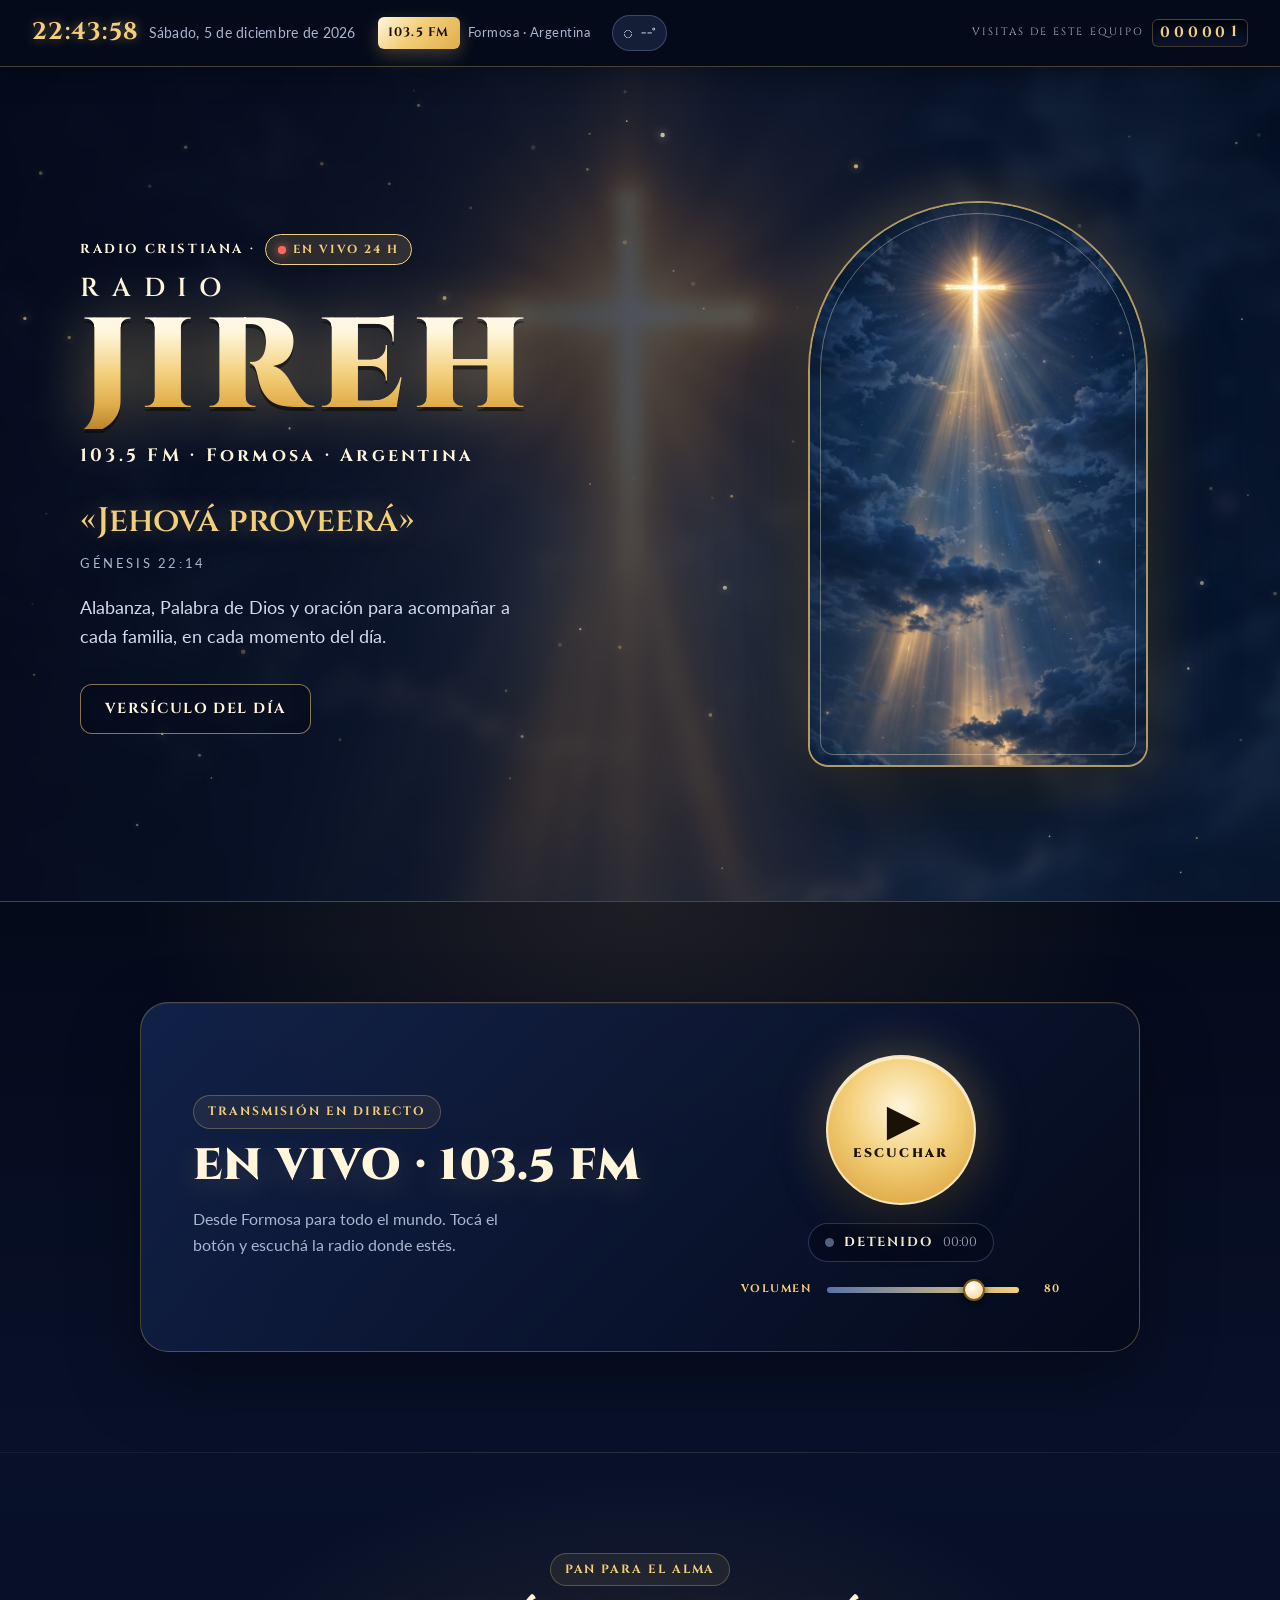
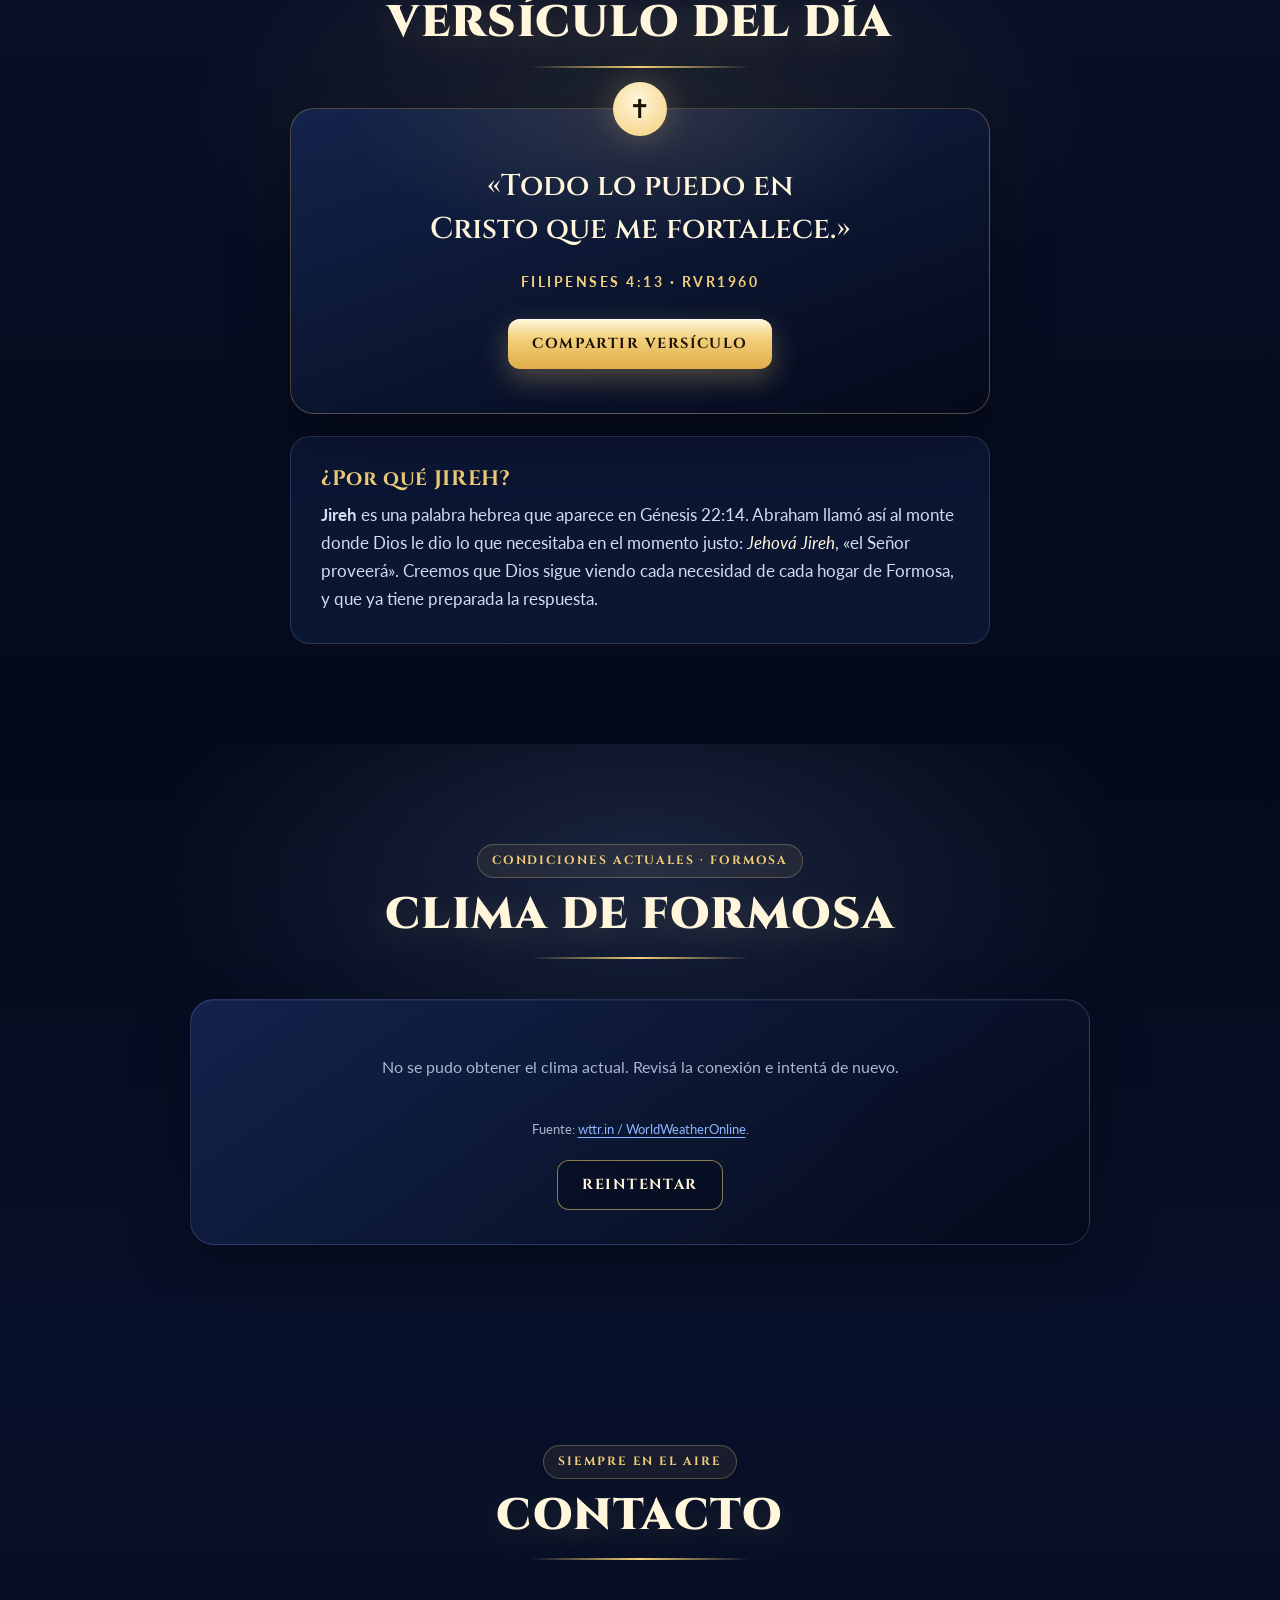
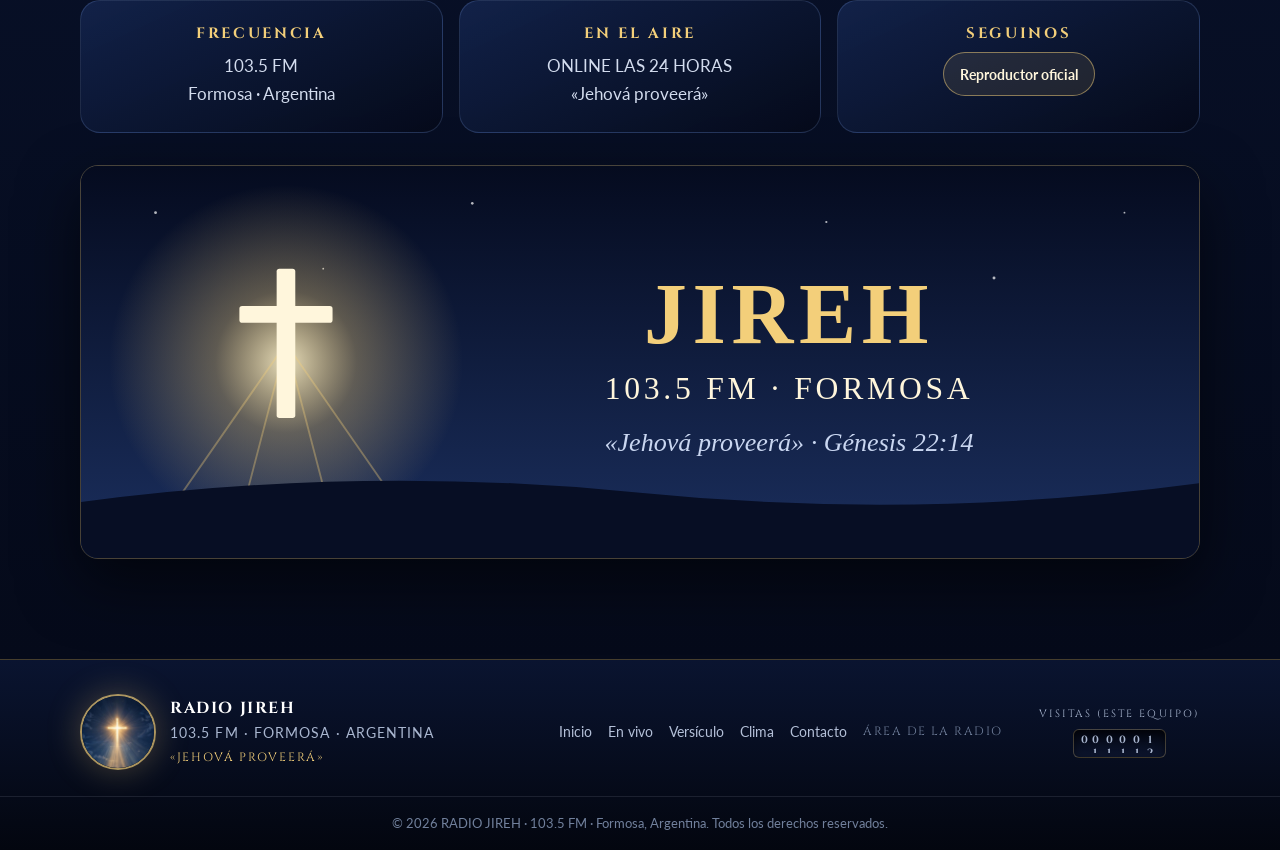
==== index.html @ 1adb5520 "primer commit" ====
<!DOCTYPE html>
<html lang="es">

<head>
  <meta charset="utf-8">
  <meta name="viewport" content="width=device-width, initial-scale=1, viewport-fit=cover">
  <title>RADIO JIREH · 103.5 FM · Formosa, Argentina</title>
  <meta name="description"
    content="RADIO JIREH, 103.5 FM de Formosa, Argentina. Radio cristiana online las 24 horas: alabanza, Palabra de Dios, oración y el versículo del día. «Jehová proveerá» (Génesis 22:14).">
  <meta name="theme-color" content="#070d1f">
  <meta property="og:type" content="website">
  <meta property="og:title" content="RADIO JIREH · 103.5 FM · Formosa">
  <meta property="og:description" content="Radio cristiana online 24 horas · Alabanza, Palabra y oración · «Jehová proveerá»">
  <meta property="og:image" content="assets/img/og-jireh.jpg">
  <meta property="og:locale" content="es_AR">
  <meta name="twitter:card" content="summary_large_image">
  <meta name="twitter:title" content="RADIO JIREH · 103.5 FM">
  <meta name="twitter:description" content="Radio cristiana online 24 horas desde Formosa, Argentina">
  <meta name="twitter:image" content="assets/img/og-jireh.jpg">
  <link rel="manifest" href="manifest.webmanifest">
  <meta name="mobile-web-app-capable" content="yes">
  <meta name="apple-mobile-web-app-capable" content="yes">
  <meta name="apple-mobile-web-app-status-bar-style" content="black-translucent">
  <meta name="apple-mobile-web-app-title" content="Radio JIREH">
  <link rel="icon" href="assets/img/favicon.svg" type="image/svg+xml">
  <link rel="apple-touch-icon" href="assets/img/app-icon-192.png">
  <link rel="preconnect" href="https://fonts.googleapis.com">
  <link rel="preconnect" href="https://fonts.gstatic.com" crossorigin>
  <link rel="stylesheet"
    href="https://fonts.googleapis.com/css2?family=Cinzel:wght@600;700;900&family=Lato:ital,wght@0,400;0,700;1,400&display=swap">
  <link rel="stylesheet" href="css/styles.css">
</head>

<body>

  <a class="saltar" href="#contenido">Ir al contenido principal</a>

  <!-- ============================ BARRA SUPERIOR ============================ -->
  <div class="barra-superior" id="barraSuperior">
    <div class="barra-inner">
      <div class="barra-bloque reloj-bloque">
        <span class="reloj" id="reloj">00:00:00</span>
        <span class="fecha" id="fechaLarga">—</span>
      </div>

      <div class="barra-bloque badge-frec" aria-label="Frecuencia 103.5 FM">
        <span class="badge-fm">103.5 FM</span>
        <span class="ubicacion">Formosa · Argentina</span>
      </div>

      <a class="barra-bloque clima-mini" id="climaMini" href="#clima" aria-label="Ver el clima actual de Formosa"
        title="Clima actual en Formosa">
        <span class="clima-mini-ico" id="climaMiniIco" aria-hidden="true">◑</span>
        <span class="clima-mini-temp" id="climaMiniTemp">--°</span>
      </a>

      <div class="barra-bloque visitas-bloque" title="Visitas contadas en este equipo">
        <span class="visitas-etiqueta">VISITAS DE ESTE EQUIPO</span>
        <span class="odometro" id="odometroBarra" data-odometro="1">000000</span>
      </div>
    </div>
  </div>

  <main id="contenido">
    <!-- ================================ HERO ================================= -->
    <section class="hero" id="inicio" aria-labelledby="inicio-titulo">
      <div class="hero-fondo" aria-hidden="true"></div>
      <canvas class="hero-canvas" id="particulas" aria-hidden="true"></canvas>

      <div class="hero-contenido hero-layout">
        <div class="hero-copy">
          <p class="hero-kicker reveal">RADIO CRISTIANA · <span class="badge-vivo"><i></i>EN VIVO 24 H</span></p>
          <h1 class="hero-titulo reveal" id="inicio-titulo">
            <span class="hero-titulo-pre">Radio</span>
            <span class="dorado">JIREH</span>
          </h1>
          <p class="hero-frec reveal">103.5 FM · Formosa · Argentina</p>
          <blockquote class="hero-cita reveal">
            <p>«Jehová proveerá»</p>
            <cite>Génesis 22:14</cite>
          </blockquote>
          <p class="hero-frase reveal">Alabanza, Palabra de Dios y oración para acompañar a cada familia, en cada
            momento del día.</p>
          <div class="hero-acciones reveal">
            <a class="btn btn-fantasma" href="#versiculo">VERSÍCULO DEL DÍA</a>
            <button type="button" class="btn btn-instalar" id="btnInstalarApp" hidden>📲 INSTALAR APP</button>
          </div>
        </div>

        <div class="hero-visual reveal" aria-hidden="true">
          <div class="vitral">
            <img src="assets/img/fondo-cruz.jpg" alt="" width="685" height="1600" loading="eager">
          </div>
        </div>
      </div>
    </section>

    <!-- ============================== EN VIVO ================================ -->
    <section class="seccion seccion-vivo" id="en-vivo" aria-labelledby="en-vivo-titulo">
      <div class="contenedor">
        <div class="vivo-panel reveal">
          <div class="vivo-copy">
            <span class="seccion-lema">Transmisión en directo</span>
            <h2 class="seccion-titulo" id="en-vivo-titulo">EN VIVO · 103.5 FM</h2>
            <p>Desde Formosa para todo el mundo. Tocá el botón y escuchá la radio donde estés.</p>
          </div>

          <div class="reproductor" id="reproductor" data-estado="detenido">
            <button type="button" class="btn-play" id="btnPlay" aria-label="Reproducir la radio">
              <span class="btn-play-aro" aria-hidden="true"></span>
              <span class="btn-play-ico" id="iconoPlay" aria-hidden="true">▶</span>
              <span class="btn-play-txt" id="textoPlay">ESCUCHAR</span>
            </button>
            <div class="repro-estado">
              <span class="repro-led" aria-hidden="true"></span>
              <span class="lcd-estado" id="estadoRepro" role="status" aria-live="polite">DETENIDO</span>
              <span class="repro-tiempo" id="tiempoRepro">00:00</span>
            </div>
            <div class="repro-volumen">
              <label class="vol-etiqueta" for="volumen">VOLUMEN</label>
              <input type="range" id="volumen" min="0" max="100" value="80" step="1" aria-label="Volumen">
              <output class="vol-valor" id="volValor" for="volumen">80</output>
            </div>
            <button type="button" class="btn btn-fantasma btn-reintentar" id="btnReintentar" hidden>↻ REINTENTAR</button>
            <audio id="radioAudio" preload="none"></audio>
          </div>
        </div>
      </div>
    </section>

    <!-- =========================== VERSÍCULO DEL DÍA ========================= -->
    <section class="seccion seccion-versiculo" id="versiculo" aria-labelledby="versiculo-titulo">
      <div class="contenedor contenedor-estrecho">
        <header class="seccion-cabecera reveal">
          <span class="seccion-lema">Pan para el alma</span>
          <h2 class="seccion-titulo" id="versiculo-titulo">VERSÍCULO DEL DÍA</h2>
          <span class="separador"></span>
        </header>

        <figure class="versiculo-card reveal">
          <span class="versiculo-comillas" aria-hidden="true">✝</span>
          <blockquote class="versiculo-texto" id="versiculoTexto">«Jehová es mi pastor; nada me faltará.»</blockquote>
          <figcaption class="versiculo-cita" id="versiculoCita">Salmos 23:1 · RVR1960</figcaption>
          <button type="button" class="btn btn-dorado" id="btnCompartirVersiculo">COMPARTIR VERSÍCULO</button>
        </figure>

        <div class="nombre-card reveal">
          <h3>¿Por qué JIREH?</h3>
          <p><strong>Jireh</strong> es una palabra hebrea que aparece en Génesis 22:14. Abraham llamó así al monte donde
            Dios le dio lo que necesitaba en el momento justo: <em>Jehová Jireh</em>, «el Señor proveerá». Creemos que
            Dios sigue viendo cada necesidad de cada hogar de Formosa, y que ya tiene preparada la respuesta.</p>
        </div>
      </div>
    </section>

    <!-- =========================== PEDIDOS DE ORACIÓN ======================== -->
    <section class="seccion seccion-oracion" id="oracion" aria-labelledby="oracion-titulo">
      <div class="contenedor contenedor-estrecho">
        <header class="seccion-cabecera reveal">
          <span class="seccion-lema">Oramos con vos</span>
          <h2 class="seccion-titulo" id="oracion-titulo">PEDIDOS DE ORACIÓN</h2>
          <p class="seccion-bajada">«Orad unos por otros» (Santiago 5:16). Dejanos tu pedido y lo vamos a presentar
            en oración.</p>
          <span class="separador"></span>
        </header>

        <form class="news-form reveal" id="formOracion" novalidate>
          <div class="campo">
            <label for="oracionNombre">Nombre <span class="opcional">(opcional)</span></label>
            <input type="text" id="oracionNombre" name="nombre" autocomplete="given-name" placeholder="Cómo te llamás">
          </div>
          <div class="campo">
            <label for="oracionPedido">Tu pedido *</label>
            <textarea id="oracionPedido" name="pedido" rows="4" required aria-describedby="oracionError"
              placeholder="Contanos por qué querés que oremos"></textarea>
            <p class="error-campo" id="oracionError" role="alert" hidden></p>
          </div>
          <button class="btn btn-dorado btn-ancho" type="submit" id="btnOracion">ENVIAR PEDIDO</button>
          <p class="privacidad" id="oracionNota"></p>
        </form>
      </div>
    </section>

    <!-- ================================= CLIMA =============================== -->
    <section class="seccion seccion-clima" id="clima" aria-labelledby="clima-titulo">
      <div class="contenedor">
        <header class="seccion-cabecera reveal">
          <span class="seccion-lema">Condiciones actuales · Formosa</span>
          <h2 class="seccion-titulo" id="clima-titulo">CLIMA DE FORMOSA</h2>
          <span class="separador"></span>
        </header>

        <div class="clima-card reveal" id="climaCard">
          <div class="clima-estado" id="climaEstado" role="status" aria-live="polite">Cargando el clima…</div>
          <div class="clima-principal" id="climaPrincipal" hidden>
            <div class="clima-ico" id="climaIco" aria-hidden="true"></div>
            <div class="clima-numeros">
              <div class="clima-temp" id="climaTemp">--°</div>
              <div class="clima-sens" id="climaSens">Sensación --°</div>
              <div class="clima-desc" id="climaDesc">—</div>
            </div>
            <ul class="clima-datos" id="climaDatos">
              <li><span>Humedad</span><strong id="climaHumedad">--%</strong></li>
              <li><span>Viento</span><strong id="climaViento">-- km/h</strong></li>
              <li><span>Ubicación</span><strong>Formosa · AR</strong></li>
            </ul>
          </div>
          <p class="clima-actualizado" id="climaActualizado" hidden></p>
          <div class="clima-dias" id="climaDias" hidden></div>
          <p class="clima-fuente">Fuente: <a href="https://wttr.in/Formosa,Argentina" target="_blank"
              rel="noopener noreferrer">wttr.in / WorldWeatherOnline</a>.</p>
          <button type="button" class="btn btn-fantasma" id="btnClimaReintentar" hidden>Reintentar</button>
        </div>
      </div>
    </section>

    <!-- ============================== NEWSLETTER ============================== -->
    <section class="seccion seccion-news" id="newsletter" aria-labelledby="newsletter-titulo">
      <div class="contenedor contenedor-estrecho">
        <header class="seccion-cabecera reveal">
          <span class="seccion-lema">Mantenete conectado</span>
          <h2 class="seccion-titulo" id="newsletter-titulo">NEWSLETTER</h2>
          <p class="seccion-bajada">Recibí las novedades de la radio, la programación especial y los eventos de la
            iglesia.</p>
          <span class="separador"></span>
        </header>

        <form class="news-form reveal" id="formNews" novalidate>
          <div class="campo">
            <label for="newsNombre">Nombre <span class="opcional">(opcional)</span></label>
            <input type="text" id="newsNombre" name="nombre" autocomplete="given-name" placeholder="Cómo te llamás">
          </div>
          <div class="campo">
            <label for="newsEmail">Correo electrónico *</label>
            <input type="email" id="newsEmail" name="email" autocomplete="email" placeholder="tucorreo@ejemplo.com"
              required aria-describedby="newsError">
            <p class="error-campo" id="newsError" role="alert" hidden></p>
          </div>
          <button class="btn btn-dorado btn-ancho" type="submit">QUIERO SUMARME</button>
          <p class="privacidad">
            <strong>Privacidad:</strong> al enviar, se abre tu programa de correo con el mensaje
            para la radio (no se envía a ningún servidor ni a terceros); además la suscripción
            queda guardada en este equipo, dentro de la lista del panel. Podés pedir que la
            saquemos cuando quieras escribiéndonos.
          </p>
        </form>
      </div>
    </section>

    <!-- =============================== CONTACTO ============================== -->
    <section class="seccion seccion-contacto" id="contacto" aria-labelledby="contacto-titulo">
      <div class="contenedor">
        <header class="seccion-cabecera reveal">
          <span class="seccion-lema">Siempre en el aire</span>
          <h2 class="seccion-titulo" id="contacto-titulo">CONTACTO</h2>
          <span class="separador"></span>
        </header>

        <div class="contacto-grid reveal">
          <div class="contacto-dato">
            <h3>Frecuencia</h3>
            <p>103.5 FM<br>Formosa · Argentina</p>
          </div>
          <div class="contacto-dato">
            <h3>En el aire</h3>
            <p>ONLINE LAS 24 HORAS<br>«Jehová proveerá»</p>
          </div>
          <div class="contacto-dato">
            <h3>Seguinos</h3>
            <p class="redes" id="listaRedes"><!-- generado por main.js desde config.js --></p>
          </div>
        </div>

        <img class="banner-vivo reveal" src="assets/img/banner-vivo.svg"
          alt="Cruz iluminada: Radio JIREH 103.5 FM Formosa · «Jehová proveerá», Génesis 22:14" width="1200"
          height="420" loading="lazy">
      </div>
    </section>

  </main>

  <!-- ================================ FOOTER =============================== -->
  <footer class="pie">
    <div class="contenedor pie-inner">
      <div class="pie-marca">
        <img src="logo-radio.jpg" alt="Logo de Radio JIREH: cruz de luz en el cielo" width="90" height="90"
          loading="lazy">
        <div>
          <strong>RADIO JIREH</strong>
          <span>103.5 FM · FORMOSA · ARGENTINA</span>
          <span class="pie-tagline">«JEHOVÁ PROVEERÁ»</span>
        </div>
      </div>

      <div class="pie-links">
        <a href="#inicio">Inicio</a>
        <a href="#en-vivo">En vivo</a>
        <a href="#versiculo">Versículo</a>
        <a href="#oracion">Oración</a>
        <a href="#clima">Clima</a>
        <a href="#newsletter">Newsletter</a>
        <a href="#contacto">Contacto</a>
        <a href="#" id="linkAdmin" class="pie-admin">Área de la radio</a>
      </div>

      <div class="pie-visitas">
        <span>VISITAS (ESTE EQUIPO)</span>
        <span class="odometro" id="odometroPie" data-odometro="1">000000</span>
      </div>
    </div>
    <div class="pie-legal">
      <p>© 2026 RADIO JIREH · 103.5 FM · Formosa, Argentina. Todos los derechos reservados.</p>
    </div>
  </footer>

  <!-- ============================ MODAL ÁREA DE LA RADIO ==================== -->
  <div class="modal modal-admin" id="modalAdmin" role="dialog" aria-modal="true" aria-labelledby="adminTitulo" hidden>
    <div class="modal-fondo" data-cerrar></div>
    <div class="modal-caja modal-caja-ancho" role="document">
      <button class="modal-cerrar" type="button" data-cerrar aria-label="Cerrar el panel">✕</button>

      <!-- Paso 1: contraseña -->
      <div id="adminLogin">
        <h3 class="modal-titulo" id="adminTitulo">Área de la radio</h3>
        <p class="admin-sut">Ingresá la contraseña del dueño para administrar la página.</p>
        <form id="formLogin" novalidate>
          <div class="campo">
            <label for="adminClave">Contraseña</label>
            <input type="password" id="adminClave" autocomplete="current-password" required>
            <p class="error-campo" id="adminError" role="alert" hidden>La contraseña no coincide. Probá de nuevo.</p>
          </div>
          <button class="btn btn-dorado btn-ancho" type="submit">ENTRAR</button>
        </form>
      </div>

      <!-- Paso 2: panel -->
      <div id="adminPanel" hidden>
        <h3 class="modal-titulo">Panel de administración</h3>

        <div class="admin-resumen">
          <div class="admin-stat"><span>Visitas (equipo)</span><strong id="adminVisitas">0</strong></div>
          <div class="admin-stat"><span>Suscriptores</span><strong id="adminSuscriptores">0</strong></div>
        </div>

        <div class="admin-tabs" id="adminTabs" role="tablist">
          <button type="button" class="admin-tab activo" data-atab="suscriptores">Suscriptores</button>
          <button type="button" class="admin-tab" data-atab="ajustes">Ajustes</button>
        </div>

        <!-- Suscriptores -->
        <section class="admin-pane" id="paneSuscriptores">
          <p class="admin-sut">Suscriptores guardados en este equipo (localStorage <code>jireh_suscriptores</code>).
            Se cargan desde la sección Newsletter, que en la página sólo aparece si está configurado
            <code>NEWSLETTER_EMAIL</code> en <code>js/config.js</code>.
          </p>
          <div class="admin-tabla-env">
            <table class="admin-tabla" id="tablaSuscriptores">
              <thead>
                <tr>
                  <th>#</th>
                  <th>Nombre</th>
                  <th>Correo</th>
                  <th>Fecha</th>
                </tr>
              </thead>
              <tbody></tbody>
            </table>
          </div>
          <div class="admin-botones">
            <button class="btn btn-dorado" type="button" id="btnCsv">Exportar CSV</button>
            <button class="btn btn-fantasma" type="button" id="btnVaciar">Vaciar lista</button>
          </div>
          <p class="admin-msg" id="msgSuscriptores" role="status"></p>
        </section>

        <!-- Ajustes -->
        <section class="admin-pane" id="paneAjustes" hidden>
          <div class="admin-bloque">
            <h4>Cambiar contraseña</h4>
            <div class="admin-campo-fila">
              <div class="admin-campo"><label for="claveNueva">Nueva contraseña</label><input type="password"
                  id="claveNueva"></div>
              <div class="admin-campo"><label for="claveRepetir">Repetir</label><input type="password"
                  id="claveRepetir"></div>
            </div>
            <div class="admin-botones"><button class="btn btn-dorado" type="button" id="btnClave">Guardar
                contraseña</button></div>
            <p class="admin-msg" id="msgClave" role="status"></p>
          </div>

          <div class="admin-bloque">
            <h4>Datos de la radio</h4>
            <p class="admin-sut">El WhatsApp para pedidos de oración, las redes sociales y el correo del
              newsletter se cambian en <code>js/config.js</code>. Los versículos del día están en
              <code>js/data.js</code>.</p>
          </div>

          <div class="admin-bloque">
            <h4>Visitas</h4>
            <p class="admin-sut">Contador local: se cuentan las visitas de este equipo/navegador.
              No es un conteo global del sitio. Van <strong id="adminVisitas2">0</strong> en este equipo.</p>
          </div>
        </section>

        <div class="admin-salir">
          <button class="btn btn-fantasma" type="button" id="btnSalirAdmin">Cerrar sesión</button>
        </div>
      </div>
    </div>
  </div>

  <!-- ============================ MODAL INSTALAR APP (iOS / MANUAL) ========= -->
  <div class="modal" id="modalInstalar" role="dialog" aria-modal="true" aria-labelledby="instalarTitulo" hidden>
    <div class="modal-fondo" data-cerrar></div>
    <div class="modal-caja" role="document">
      <button class="modal-cerrar" type="button" data-cerrar aria-label="Cerrar instrucciones">✕</button>
      <div class="modal-cab">
        <span class="modal-cat">APP MÓVIL</span>
        <span class="modal-fecha">103.5 FM</span>
      </div>
      <h3 class="modal-titulo" id="instalarTitulo">Instalar en tu teléfono</h3>
      <div class="modal-texto" id="instalarInstrucciones"></div>
    </div>
  </div>

  <!-- ================================ TOAST ================================= -->
  <div class="toast" id="toast" role="status" aria-live="polite" hidden>
    <span class="toast-ico" aria-hidden="true">✝</span>
    <span class="toast-txt" id="toastTexto"></span>
  </div>

  <script src="js/config.js"></script>
  <script src="js/data.js"></script>
  <script src="js/admin.js"></script>
  <script src="js/main.js"></script>
</body>

</html>
---- css/styles.css ----
/* =====================================================================
   RADIO JIREH · 103.5 FM · FORMOSA · ARGENTINA
   Hoja de estilos principal (sin frameworks, CSS puro)
   Mobile-first: 320-480 · breakpoints 640 / 900 / 1100
   ===================================================================== */

/* ---------------------------------------------------------------------
   1. VARIABLES Y RESET
   --------------------------------------------------------------------- */
:root{
  --noche:#050a1a;
  --noche-2:#0a1430;
  --azul:#14254f;
  --azul-claro:#8fb4ff;
  --oro:#f3cf7a;
  --oro-fuerte:#e0ad4a;
  --luz:#fff6dc;
  --texto:#e6ecf7;
  --texto-tenue:#a9b6cf;
  --error:#ff9d87;

  --topbar-h:88px;
  --radio-borde:20px;

  --fuente-titulo:'Cinzel','Trajan Pro',Georgia,'Times New Roman',serif;
  --fuente-cuerpo:'Lato','Segoe UI',Roboto,system-ui,-apple-system,sans-serif;

  --borde-oro:1px solid rgba(243,207,122,.28);
  --sombra-oro:0 0 34px rgba(243,207,122,.28);
}

*,*::before,*::after{box-sizing:border-box}

html{
  scroll-behavior:smooth;
  scroll-padding-top:calc(var(--topbar-h) + 8px);
  -webkit-text-size-adjust:100%;
}

body{
  margin:0;
  background:linear-gradient(180deg,var(--noche-2),var(--noche) 40%,#0b1636);
  color:var(--texto);
  font-family:var(--fuente-cuerpo);
  font-size:clamp(15px,1.05vw + 12px,17px);
  line-height:1.65;
  overflow-x:hidden;
  min-height:100vh;
}

img,svg,canvas{max-width:100%;display:block}
img{height:auto}
a{color:var(--oro);text-decoration:none}
button,input,select,textarea{font:inherit;color:inherit}
ul{margin:0;padding:0;list-style:none}
h1,h2,h3,h4{margin:0;line-height:1.15;font-family:var(--fuente-titulo);letter-spacing:.03em}

:focus-visible{
  outline:3px solid var(--oro);
  outline-offset:3px;
  border-radius:6px;
}

.saltar{
  position:absolute;left:-9999px;top:0;z-index:9999;
  background:var(--oro);color:var(--noche);padding:12px 18px;font-weight:700;
}
.saltar:focus{left:8px;top:8px}

.contenedor{width:100%;max-width:1200px;margin-inline:auto;padding-inline:clamp(16px,4vw,40px)}
.contenedor-estrecho{max-width:780px}

/* ---------------------------------------------------------------------
   2. BARRA SUPERIOR FIJA
   --------------------------------------------------------------------- */
.barra-superior{
  position:sticky;top:0;z-index:900;
  background:rgba(5,10,26,.92);
  backdrop-filter:blur(10px);
  -webkit-backdrop-filter:blur(10px);
  border-bottom:var(--borde-oro);
  box-shadow:0 8px 28px rgba(0,0,0,.3);
}
.barra-inner{
  max-width:1320px;margin-inline:auto;padding:8px clamp(16px,3vw,32px);
  display:flex;flex-wrap:wrap;align-items:center;gap:6px 14px;
  min-height:var(--topbar-h);
}
.barra-bloque{display:flex;align-items:center;gap:8px;min-height:34px}

.reloj{
  font-family:var(--fuente-titulo);font-weight:700;
  font-size:clamp(19px,4.6vw,24px);
  letter-spacing:.06em;color:var(--oro);
  text-shadow:0 0 12px rgba(243,207,122,.45);
  font-variant-numeric:tabular-nums;
}
.fecha{
  color:var(--texto-tenue);font-size:clamp(11px,3vw,13.5px);
  letter-spacing:.02em;
}
.reloj-bloque{flex-wrap:wrap;column-gap:10px}

.badge-fm{
  font-family:var(--fuente-titulo);font-weight:700;font-size:12.5px;
  letter-spacing:.1em;padding:6px 10px;border-radius:6px;
  background:linear-gradient(135deg,var(--luz),var(--oro) 45%,var(--oro-fuerte));
  color:#1a1206;box-shadow:0 6px 18px rgba(243,207,122,.25);
}
.ubicacion{font-size:12.5px;color:var(--texto-tenue);letter-spacing:.04em}

.clima-mini{
  padding:5px 10px;border-radius:20px;
  background:rgba(143,180,255,.12);
  border:1px solid rgba(143,180,255,.28);
  font-size:13.5px;font-weight:700;color:#d6e3ff;
  transition:background .2s ease,border-color .2s ease;
}
.clima-mini:hover{background:rgba(143,180,255,.2);border-color:rgba(143,180,255,.55)}
.clima-mini-ico{font-size:15px;line-height:1}
.clima-mini-temp{font-family:var(--fuente-titulo);font-size:14px;letter-spacing:.04em}

.visitas-bloque{margin-left:auto}
.visitas-etiqueta{
  font-size:10.5px;letter-spacing:.2em;color:var(--texto-tenue);
  font-family:var(--fuente-titulo);
}

/* Odómetro */
.odometro{
  display:inline-flex;gap:3px;padding:4px 7px;border-radius:6px;
  background:linear-gradient(180deg,#02050f,#0d1630);
  border:1px solid rgba(243,207,122,.25);
  box-shadow:inset 0 2px 8px rgba(0,0,0,.5);
}
.odo-digito{
  position:relative;width:.72em;height:1.25em;overflow:hidden;
  font-family:var(--fuente-titulo);font-weight:700;font-size:15px;
  color:var(--oro);line-height:1.25;
}
.odo-columna{
  position:absolute;top:0;left:0;display:flex;flex-direction:column;
  transition:transform .9s cubic-bezier(.22,1,.36,1);
}
.odo-columna span{height:1.25em;line-height:1.25;display:block;text-align:center}

/* ---------------------------------------------------------------------
   3. HERO
   --------------------------------------------------------------------- */
.hero{
  position:relative;isolation:isolate;overflow:hidden;
  min-height:calc(100svh - var(--topbar-h));
  display:flex;align-items:flex-end;
  padding:0 0 clamp(40px,8vw,72px);
}
.hero-fondo{
  position:absolute;inset:0;z-index:-3;
  background:url("../assets/img/fondo-cruz.jpg") center top/cover no-repeat;
}
.hero-fondo::after{
  content:"";position:absolute;inset:0;
  background:linear-gradient(180deg,rgba(5,10,26,0) 25%,rgba(5,10,26,.55) 55%,rgba(5,10,26,.95) 100%);
}
.hero-canvas{position:absolute;inset:0;width:100%;height:100%;z-index:-2;pointer-events:none}

.hero-contenido{
  position:relative;z-index:1;
  width:100%;max-width:1200px;margin-inline:auto;
  padding-inline:clamp(16px,4vw,40px);
}
.hero-layout{display:grid;grid-template-columns:minmax(0,1fr);gap:28px}
.hero-copy{
  display:flex;flex-direction:column;align-items:center;text-align:center;
  padding-top:44vh;
}
.hero-visual{display:none}

.hero-kicker{
  display:flex;align-items:center;justify-content:center;flex-wrap:wrap;gap:10px;
  font-family:var(--fuente-titulo);font-weight:700;
  font-size:clamp(11px,1.4vw,13px);letter-spacing:.2em;
  color:var(--luz);margin:0 0 12px;text-transform:uppercase;
}
.badge-vivo{
  display:inline-flex;align-items:center;gap:7px;
  padding:5px 12px;border-radius:999px;
  background:rgba(243,207,122,.14);border:1.5px solid var(--oro);
  color:var(--oro);letter-spacing:.16em;font-size:.9em;
  animation:pulsoOro 2.4s ease-in-out infinite;
}
.badge-vivo i{
  width:8px;height:8px;border-radius:50%;background:#ff6b5a;
  box-shadow:0 0 10px #ff6b5a;animation:pulsoPunto 1.2s steps(1) infinite;
}
@keyframes pulsoOro{0%,100%{box-shadow:0 0 8px rgba(243,207,122,.25)}50%{box-shadow:0 0 24px rgba(243,207,122,.6)}}
@keyframes pulsoPunto{0%,49%{opacity:1}50%,100%{opacity:.3}}

.hero-titulo{
  display:flex;flex-direction:column;align-items:inherit;
  font-weight:900;line-height:.95;margin:0;text-transform:uppercase;
}
.hero-titulo-pre{
  font-size:clamp(18px,2.4vw,26px);font-weight:600;letter-spacing:.5em;
  color:var(--luz);margin-bottom:6px;padding-left:.5em;
}
.dorado{
  font-size:clamp(64px,10vw,132px);letter-spacing:.08em;
  background:linear-gradient(180deg,#fffaf0 0%,var(--luz) 20%,var(--oro) 55%,var(--oro-fuerte) 80%,#b9852f 100%);
  -webkit-background-clip:text;background-clip:text;
  color:transparent;-webkit-text-fill-color:transparent;
  filter:drop-shadow(0 4px 0 rgba(0,0,0,.45)) drop-shadow(0 0 30px rgba(243,207,122,.45));
}
.hero-frec{
  margin:12px 0 0;font-family:var(--fuente-titulo);font-weight:700;
  font-size:clamp(14px,1.8vw,18px);letter-spacing:.18em;color:var(--luz);
}
.hero-cita{margin:22px 0 0;padding:0}
.hero-cita p{
  margin:0;font-family:var(--fuente-titulo);font-weight:600;
  font-size:clamp(22px,3vw,34px);color:var(--oro);
  text-shadow:0 0 24px rgba(243,207,122,.35);
}
.hero-cita cite{
  display:block;margin-top:4px;font-style:normal;font-size:13px;letter-spacing:.2em;
  text-transform:uppercase;color:var(--texto-tenue);
}
.hero-frase{
  margin:18px 0 0;max-width:46ch;
  font-size:clamp(15px,1.6vw,18px);line-height:1.65;color:#d3dcee;
}
.hero-acciones{
  display:flex;flex-wrap:wrap;gap:12px;justify-content:center;
  margin-top:clamp(22px,3vw,32px);
}

/* Vitral: la imagen completa en escritorio */
.vitral{
  position:relative;width:min(100%,340px);aspect-ratio:3/5;
  border-radius:180px 180px 22px 22px;overflow:hidden;
  border:2px solid rgba(243,207,122,.7);
  box-shadow:0 30px 80px rgba(0,0,0,.55),0 0 60px rgba(243,207,122,.28),inset 0 0 0 6px rgba(5,10,26,.6);
}
.vitral img{width:100%;height:100%;object-fit:cover;object-position:center 8%}
.vitral::after{
  content:"";position:absolute;inset:10px;border-radius:170px 170px 14px 14px;
  border:1px solid rgba(255,246,220,.35);pointer-events:none;
}

@media (min-width:900px){
  .hero{align-items:center;padding:clamp(56px,7vw,90px) 0}
  .hero-fondo{background-position:center 6%;filter:blur(7px) saturate(1.05);transform:scale(1.08)}
  .hero-fondo::after{background:linear-gradient(90deg,rgba(5,10,26,.92) 0%,rgba(5,10,26,.7) 50%,rgba(5,10,26,.45) 100%)}
  .hero-layout{grid-template-columns:minmax(0,1.15fr) minmax(280px,.85fr);align-items:center;gap:clamp(32px,6vw,80px)}
  .hero-copy{align-items:flex-start;text-align:left;padding-top:0}
  .hero-kicker,.hero-acciones{justify-content:flex-start}
  .hero-titulo-pre{padding-left:0}
  .hero-visual{display:grid;justify-items:center}
}

/* ---------------------------------------------------------------------
   4. BOTONES
   --------------------------------------------------------------------- */
.btn{
  display:inline-flex;align-items:center;justify-content:center;gap:8px;
  min-height:50px;padding:12px 24px;border:0;border-radius:12px;
  font-family:var(--fuente-titulo);font-weight:700;
  font-size:clamp(13px,1.5vw,14.5px);letter-spacing:.1em;text-transform:uppercase;
  cursor:pointer;transition:transform .18s ease,box-shadow .18s ease,filter .18s ease,background .18s ease;
  text-align:center;
}
.btn:active{transform:translateY(2px) scale(.99)}
.btn-dorado{
  background:linear-gradient(180deg,var(--luz),var(--oro) 40%,var(--oro-fuerte));
  color:#1a1206;box-shadow:0 10px 28px rgba(243,207,122,.3),inset 0 1px 0 rgba(255,255,255,.6);
}
.btn-dorado:hover{filter:brightness(1.06);box-shadow:0 14px 34px rgba(243,207,122,.45)}
.btn-fantasma{
  background:rgba(5,10,26,.45);color:var(--luz);
  border:1.5px solid rgba(243,207,122,.55);
  backdrop-filter:blur(6px);-webkit-backdrop-filter:blur(6px);
}
.btn-fantasma:hover{background:rgba(243,207,122,.16);color:#fff}
.btn-instalar{
  background:rgba(143,180,255,.16);color:#eaf1ff;
  border:1.5px solid rgba(143,180,255,.6);
}
.btn-instalar:hover{background:rgba(143,180,255,.28)}
.btn-instalar[hidden]{display:none}
.btn-ancho{width:100%}

/* ---------------------------------------------------------------------
   5. SECCIONES GENERALES
   --------------------------------------------------------------------- */
.seccion{position:relative;padding:clamp(60px,8vw,100px) 0;scroll-margin-top:calc(var(--topbar-h) + 12px)}
.seccion[hidden]{display:none}
.seccion-cabecera{text-align:center;max-width:820px;margin:0 auto clamp(26px,4vw,40px)}
.seccion-lema{
  display:inline-block;padding:6px 14px;border:var(--borde-oro);
  border-radius:999px;background:rgba(243,207,122,.07);
  font-family:var(--fuente-titulo);font-size:clamp(10px,2.5vw,12px);font-weight:700;
  letter-spacing:.16em;text-transform:uppercase;color:var(--oro);margin-bottom:12px;
}
.seccion-titulo{
  font-weight:900;text-transform:uppercase;
  font-size:clamp(26px,4.4vw,44px);line-height:1.12;text-wrap:balance;color:var(--luz);
  text-shadow:0 8px 30px rgba(243,207,122,.18);
}
.seccion-bajada{
  max-width:60ch;margin:14px auto 0;color:var(--texto-tenue);font-size:clamp(14.5px,1.8vw,17px);
}
.separador{
  display:block;height:2px;width:min(220px,60%);margin:18px auto 0;border-radius:3px;
  background:linear-gradient(90deg,transparent,var(--oro),transparent);
}

/* ---------------------------------------------------------------------
   6. REPRODUCTOR EN VIVO
   --------------------------------------------------------------------- */
.seccion-vivo{
  background:
    radial-gradient(700px 380px at 50% 0%,rgba(243,207,122,.10),transparent 72%),
    linear-gradient(180deg,var(--noche),#08112a);
  border-top:var(--borde-oro);
  border-bottom:1px solid rgba(143,180,255,.12);
}
.vivo-panel{
  display:grid;grid-template-columns:minmax(0,1fr);text-align:center;
  align-items:center;gap:clamp(24px,5vw,56px);
  max-width:1000px;margin-inline:auto;padding:clamp(24px,5vw,52px);
  border:var(--borde-oro);border-radius:28px;
  background:linear-gradient(135deg,rgba(20,37,79,.85),rgba(5,10,26,.92));
  box-shadow:0 28px 70px rgba(0,0,0,.35),inset 0 1px 0 rgba(255,255,255,.05);
}
.vivo-copy p{max-width:38ch;margin:16px auto 0;color:var(--texto-tenue);font-size:16px}
@media (min-width:760px){
  .vivo-panel{grid-template-columns:minmax(0,1fr) minmax(280px,.8fr);text-align:left}
  .vivo-copy p{margin-left:0}
}

.reproductor{display:flex;flex-direction:column;align-items:center;gap:18px}
.btn-play{
  position:relative;width:150px;height:150px;border-radius:50%;cursor:pointer;
  display:flex;flex-direction:column;align-items:center;justify-content:center;gap:4px;
  border:2px solid rgba(255,246,220,.75);
  background:radial-gradient(circle at 50% 35%,var(--luz),var(--oro) 45%,var(--oro-fuerte) 80%,#9c6d22);
  color:#1a1206;
  box-shadow:0 18px 44px rgba(0,0,0,.45),0 0 50px rgba(243,207,122,.35),inset 0 2px 0 rgba(255,255,255,.6);
  transition:transform .18s ease,box-shadow .2s ease;
}
.btn-play:hover{transform:scale(1.04);box-shadow:0 20px 50px rgba(0,0,0,.5),0 0 70px rgba(243,207,122,.5)}
.btn-play:active{transform:scale(.97)}
.btn-play-ico{font-size:44px;line-height:1;padding-left:6px}
.btn-play.on .btn-play-ico{padding-left:0}
.btn-play-txt{font-family:var(--fuente-titulo);font-weight:900;font-size:12.5px;letter-spacing:.18em}
.btn-play-aro{
  position:absolute;inset:-12px;border-radius:50%;
  border:2px solid rgba(243,207,122,.45);opacity:0;pointer-events:none;
}
.reproductor[data-estado="vivo"] .btn-play-aro{animation:onda 2s ease-out infinite}
.reproductor[data-estado="conectando"] .btn-play-aro{opacity:.8;border-style:dashed;animation:haloGira 3s linear infinite}
@keyframes onda{from{transform:scale(.92);opacity:.9}to{transform:scale(1.35);opacity:0}}
@keyframes haloGira{to{transform:rotate(360deg)}}

.repro-estado{
  display:flex;align-items:center;gap:10px;padding:8px 16px;border-radius:999px;
  background:rgba(5,10,26,.65);border:1px solid rgba(143,180,255,.25);
}
.repro-led{width:9px;height:9px;border-radius:50%;background:#55627d}
.reproductor[data-estado="vivo"] .repro-led{background:#5ee08a;box-shadow:0 0 10px #5ee08a}
.reproductor[data-estado="conectando"] .repro-led{background:var(--oro);box-shadow:0 0 10px var(--oro);animation:pulsoPunto 1s steps(1) infinite}
.reproductor[data-estado="error"] .repro-led{background:#ff6b5a;box-shadow:0 0 10px #ff6b5a}
.lcd-estado{font-family:var(--fuente-titulo);font-weight:700;font-size:13px;letter-spacing:.14em;color:var(--luz)}
.lcd-estado[data-estado="error"]{color:var(--error)}
.lcd-estado[data-estado="conectando"]{color:var(--oro)}
.repro-tiempo{font-family:var(--fuente-titulo);font-size:13px;color:var(--texto-tenue);font-variant-numeric:tabular-nums}

.repro-volumen{display:flex;align-items:center;gap:12px;width:min(100%,320px)}
.vol-etiqueta,.vol-valor{font-family:var(--fuente-titulo);font-size:11px;font-weight:700;letter-spacing:.14em;color:var(--oro)}
.vol-valor{min-width:28px;text-align:right}
#volumen{
  flex:1;-webkit-appearance:none;appearance:none;height:6px;border-radius:6px;
  background:linear-gradient(90deg,rgba(143,180,255,.6),var(--oro));
  cursor:pointer;
}
#volumen::-webkit-slider-thumb{
  -webkit-appearance:none;appearance:none;width:22px;height:22px;border-radius:50%;
  background:radial-gradient(circle at 40% 35%,#fff,var(--oro));border:2px solid #7a5a22;
  box-shadow:0 3px 8px rgba(0,0,0,.6);cursor:grab;
}
#volumen::-moz-range-thumb{
  width:20px;height:20px;border-radius:50%;border:2px solid #7a5a22;
  background:radial-gradient(circle at 40% 35%,#fff,var(--oro));cursor:grab;
}
.btn-reintentar[hidden]{display:none}
audio{display:none}

/* ---------------------------------------------------------------------
   7. VERSÍCULO DEL DÍA
   --------------------------------------------------------------------- */
.seccion-versiculo{
  background:
    radial-gradient(640px 360px at 50% 30%,rgba(243,207,122,.10),transparent 70%),
    linear-gradient(180deg,#08112a,var(--noche));
}
.versiculo-card{
  position:relative;margin:0;text-align:center;
  padding:clamp(34px,6vw,56px) clamp(20px,5vw,52px) clamp(28px,5vw,44px);
  border-radius:24px;border:var(--borde-oro);
  background:
    radial-gradient(420px 200px at 50% 0%,rgba(243,207,122,.12),transparent 70%),
    linear-gradient(160deg,rgba(20,37,79,.9),rgba(5,10,26,.95));
  box-shadow:0 26px 60px rgba(0,0,0,.35);
}
.versiculo-comillas{
  position:absolute;left:50%;top:0;transform:translate(-50%,-50%);
  width:54px;height:54px;border-radius:50%;display:grid;place-items:center;
  font-size:26px;color:#1a1206;
  background:radial-gradient(circle at 45% 35%,var(--luz),var(--oro));
  box-shadow:var(--sombra-oro);
}
.versiculo-texto{
  margin:0;font-family:var(--fuente-titulo);font-weight:600;
  font-size:clamp(20px,3vw,30px);line-height:1.45;color:var(--luz);text-wrap:balance;
}
.versiculo-cita{
  margin-top:18px;font-weight:700;font-size:14px;letter-spacing:.18em;text-transform:uppercase;color:var(--oro);
}
.versiculo-card .btn{margin-top:26px}
.nombre-card{
  margin-top:22px;padding:clamp(20px,3.5vw,30px);border-radius:20px;
  background:rgba(20,37,79,.45);border:1px solid rgba(143,180,255,.2);
}
.nombre-card h3{font-size:clamp(17px,2.4vw,21px);color:var(--oro);margin-bottom:10px}
.nombre-card p{margin:0;color:#d3dcee}
.nombre-card em{color:var(--luz)}

/* ---------------------------------------------------------------------
   8. FORMULARIOS (oración y newsletter)
   --------------------------------------------------------------------- */
.seccion-oracion{
  background:
    radial-gradient(600px 320px at 50% 0%,rgba(143,180,255,.12),transparent 70%),
    linear-gradient(180deg,var(--noche),#08112a);
}
.seccion-news{
  background:
    radial-gradient(600px 320px at 50% 0%,rgba(243,207,122,.10),transparent 70%),
    linear-gradient(180deg,#08112a,var(--noche));
}
.news-form{
  padding:clamp(22px,4vw,38px);border-radius:22px;
  background:linear-gradient(155deg,rgba(20,37,79,.85),rgba(5,10,26,.95));
  border:var(--borde-oro);
  box-shadow:0 24px 56px rgba(0,0,0,.3);
  display:flex;flex-direction:column;gap:16px;
}
.campo{display:flex;flex-direction:column;gap:7px}
.campo label{font-size:14px;letter-spacing:.04em;color:#d3dcee;font-weight:700}
.opcional{color:var(--texto-tenue);font-weight:400}
.campo input,.campo textarea,.admin-campo input{
  width:100%;min-height:48px;padding:12px 14px;border-radius:10px;
  background:rgba(5,10,26,.8);border:1.5px solid rgba(143,180,255,.35);
  color:#fff;transition:border-color .2s ease,box-shadow .2s ease;
}
.campo textarea{resize:vertical;line-height:1.6}
.campo input:focus,.campo textarea:focus,.admin-campo input:focus{
  border-color:var(--oro);box-shadow:0 0 0 4px rgba(243,207,122,.18);outline:none;
}
.campo input.invalido,.campo textarea.invalido{border-color:#ff6b5a;box-shadow:0 0 0 4px rgba(255,107,90,.18)}
.error-campo{margin:0;font-size:13.5px;color:var(--error)}
.privacidad{
  margin:0;font-size:13.5px;color:var(--texto-tenue);line-height:1.6;
  border-left:3px solid var(--oro);padding-left:12px;
}
.privacidad:empty{display:none}

/* ---------------------------------------------------------------------
   9. CLIMA
   --------------------------------------------------------------------- */
.seccion-clima{
  background:
    radial-gradient(700px 360px at 50% 20%,rgba(143,180,255,.14),transparent 70%),
    linear-gradient(180deg,var(--noche),#08112a);
}
.clima-card{
  max-width:900px;margin-inline:auto;padding:clamp(20px,4vw,34px);
  border-radius:24px;
  background:linear-gradient(145deg,rgba(20,37,79,.9),rgba(5,10,26,.95));
  border:1px solid rgba(143,180,255,.2);
  box-shadow:0 24px 60px rgba(0,0,0,.3),inset 0 1px 0 rgba(255,255,255,.05);
  text-align:center;
}
.clima-estado{color:var(--texto-tenue);font-size:16px;padding:20px 0}
.clima-actualizado,.clima-fuente{margin:18px 0 0;color:var(--texto-tenue);font-size:13px}
.clima-actualizado{letter-spacing:.06em}
.clima-fuente a{color:var(--azul-claro);text-decoration:underline;text-underline-offset:3px}
.clima-fuente a:hover{color:#fff}
.clima-principal{display:flex;flex-wrap:wrap;align-items:center;justify-content:center;gap:clamp(16px,3vw,34px)}
.clima-principal[hidden],.clima-dias[hidden],.clima-actualizado[hidden]{display:none}
.clima-ico svg{width:clamp(84px,16vw,120px);height:auto;filter:drop-shadow(0 0 20px rgba(243,207,122,.35))}
.clima-numeros{text-align:center}
.clima-temp{
  font-family:var(--fuente-titulo);font-weight:900;
  font-size:clamp(46px,11vw,80px);line-height:1;color:#fff;
  text-shadow:0 0 30px rgba(143,180,255,.5);
}
.clima-sens{color:var(--texto-tenue);font-size:15px;margin-top:6px}
.clima-desc{
  font-family:var(--fuente-titulo);font-weight:700;font-size:clamp(14px,2.4vw,18px);
  letter-spacing:.08em;text-transform:uppercase;color:var(--oro);margin-top:8px;
}
.clima-datos{display:flex;flex-wrap:wrap;gap:10px;justify-content:center;margin:0}
.clima-datos li{
  min-width:140px;padding:12px 16px;border-radius:12px;
  background:rgba(5,10,26,.55);border:1px solid rgba(230,237,247,.16);
  display:flex;flex-direction:column;gap:4px;
}
.clima-datos span{font-size:12px;letter-spacing:.14em;text-transform:uppercase;color:var(--texto-tenue)}
.clima-datos strong{font-family:var(--fuente-titulo);font-size:17px;color:#fff}
.clima-dias{display:grid;grid-template-columns:1fr;gap:10px;margin-top:22px}
@media (min-width:640px){.clima-dias{grid-template-columns:repeat(3,1fr)}}
.clima-dia{
  padding:14px;border-radius:14px;background:rgba(5,10,26,.5);
  border:1px solid rgba(243,207,122,.22);display:flex;flex-direction:column;gap:6px;align-items:center;
}
.clima-dia-nombre{font-size:12px;font-weight:700;letter-spacing:.14em;text-transform:uppercase;color:var(--oro)}
.clima-dia svg{width:52px;height:52px}
.clima-dia-rango{font-family:var(--fuente-titulo);font-size:15px;color:#fff}
.clima-dia-rango b{color:#ffb38a}
.clima-dia-rango i{color:var(--azul-claro);font-style:normal}
#btnClimaReintentar{margin-top:20px}
#btnClimaReintentar[hidden]{display:none}

/* ---------------------------------------------------------------------
   10. CONTACTO + FOOTER
   --------------------------------------------------------------------- */
.seccion-contacto{background:linear-gradient(180deg,#08112a,var(--noche))}
.contacto-grid{display:grid;gap:16px;grid-template-columns:1fr;margin-bottom:32px}
@media (min-width:640px){.contacto-grid{grid-template-columns:repeat(2,minmax(0,1fr))}}
@media (min-width:960px){.contacto-grid{grid-template-columns:repeat(3,minmax(0,1fr))}}
.contacto-dato{
  padding:24px;border-radius:20px;text-align:center;
  background:linear-gradient(155deg,rgba(20,37,79,.85),rgba(5,10,26,.95));
  border:1px solid rgba(143,180,255,.18);
  transition:transform .2s ease,box-shadow .2s ease,border-color .2s ease;
}
.contacto-dato:hover{transform:translateY(-5px);border-color:rgba(243,207,122,.5);box-shadow:0 20px 40px rgba(0,0,0,.5),var(--sombra-oro)}
.contacto-dato h3{font-size:15px;letter-spacing:.18em;text-transform:uppercase;color:var(--oro);margin-bottom:10px}
.contacto-dato p{margin:0;color:#d3dcee}
.redes{display:flex;gap:10px;justify-content:center;flex-wrap:wrap}
.redes a{
  display:inline-flex;align-items:center;min-height:44px;padding:9px 16px;border-radius:999px;
  background:rgba(243,207,122,.1);border:1.5px solid rgba(243,207,122,.5);
  color:var(--luz);font-size:14px;font-weight:700;transition:all .2s ease;
}
.redes a:hover{background:var(--oro);color:#1a1206}
.banner-vivo{
  width:100%;border-radius:18px;border:var(--borde-oro);
  box-shadow:0 24px 60px rgba(0,0,0,.55);
}

.pie{
  background:linear-gradient(180deg,#0a1430,#03060f);
  border-top:var(--borde-oro);
  padding-top:34px;
}
.pie-inner{
  display:flex;flex-wrap:wrap;gap:26px;align-items:center;justify-content:space-between;
  padding-bottom:26px;
}
.pie-marca{display:flex;flex:1 1 280px;gap:14px;align-items:center;min-width:0}
.pie-marca img{
  width:76px;height:76px;border-radius:50%;object-fit:cover;
  border:2px solid rgba(243,207,122,.7);box-shadow:var(--sombra-oro);
}
.pie-marca strong{display:block;font-family:var(--fuente-titulo);font-size:16px;letter-spacing:.1em;color:#fff}
.pie-marca span{display:block;font-size:13.5px;color:var(--texto-tenue);letter-spacing:.08em}
.pie-tagline{color:var(--oro)!important;font-family:var(--fuente-titulo);font-size:12px!important;letter-spacing:.14em!important;margin-top:4px}
.pie-links{display:flex;flex:1 1 280px;flex-wrap:wrap;gap:4px 16px;max-width:520px}
.pie-links a{
  color:#b4c0d8;font-size:14px;min-height:44px;display:inline-flex;align-items:center;
  transition:color .2s ease;
}
.pie-links a:hover{color:#fff}
.pie-admin{
  font-family:var(--fuente-titulo);font-size:12px!important;letter-spacing:.12em;
  text-transform:uppercase;color:#71809c!important;
}
.pie-admin:hover{color:var(--oro)!important}
.pie-visitas{display:flex;flex-direction:column;align-items:center;gap:6px}
.pie-visitas span:first-child{font-family:var(--fuente-titulo);font-size:10.5px;letter-spacing:.2em;color:var(--texto-tenue)}
.pie-legal{
  border-top:1px solid rgba(230,237,247,.1);
  padding:16px;text-align:center;color:#71809c;font-size:13px;
}
.pie-legal p{margin:0}

/* ---------------------------------------------------------------------
   11. MODALES
   --------------------------------------------------------------------- */
.modal{position:fixed;inset:0;z-index:1200;display:flex;align-items:center;justify-content:center;padding:16px}
.modal[hidden]{display:none}
.modal-fondo{position:absolute;inset:0;background:rgba(2,4,12,.86);backdrop-filter:blur(6px);-webkit-backdrop-filter:blur(6px)}
.modal-caja{
  position:relative;z-index:2;width:min(760px,100%);max-height:88vh;overflow-y:auto;
  background:linear-gradient(180deg,#14254f,var(--noche));
  border:1px solid rgba(243,207,122,.45);border-radius:18px;
  padding:clamp(20px,4vw,36px);
  box-shadow:0 40px 90px rgba(0,0,0,.85),0 0 60px rgba(243,207,122,.15);
  animation:modalIn .28s ease;
}
.modal-caja-ancho{width:min(920px,100%)}
@keyframes modalIn{from{opacity:0;transform:translateY(24px) scale(.97)}to{opacity:1;transform:none}}
.modal-cerrar{
  position:absolute;right:12px;top:12px;z-index:3;
  width:44px;height:44px;border-radius:50%;cursor:pointer;
  background:rgba(243,207,122,.12);border:1.5px solid rgba(243,207,122,.6);color:var(--oro);
  font-size:18px;line-height:1;transition:background .2s ease,transform .2s ease;
}
.modal-cerrar:hover{background:var(--oro);color:#1a1206;transform:rotate(90deg)}
.modal-cab{display:flex;flex-wrap:wrap;gap:10px;align-items:center;margin-bottom:12px;padding-right:52px}
.modal-cat{
  font-family:var(--fuente-titulo);font-size:11px;font-weight:700;letter-spacing:.16em;text-transform:uppercase;
  padding:6px 10px;border-radius:6px;border:1px solid var(--oro);color:var(--oro);
}
.modal-fecha{font-size:12px;letter-spacing:.1em;color:var(--texto-tenue)}
.modal-titulo{
  font-size:clamp(22px,4vw,32px);font-weight:900;color:var(--luz);margin-bottom:16px;padding-right:48px;
}
.modal-texto p{margin:0 0 14px;color:#d3dcee;font-size:clamp(15px,1.9vw,17px);line-height:1.75}
.admin-sut{color:var(--texto-tenue);font-size:15px}

/* ---------------------------------------------------------------------
   12. PANEL DEL DUEÑO
   --------------------------------------------------------------------- */
.admin-resumen{display:grid;grid-template-columns:repeat(auto-fit,minmax(min(100%,150px),1fr));gap:10px;margin:18px 0}
.admin-stat{
  padding:12px 10px;border-radius:12px;text-align:center;
  background:rgba(243,207,122,.08);border:1px solid rgba(243,207,122,.35);
}
.admin-stat span{display:block;font-size:11.5px;letter-spacing:.14em;text-transform:uppercase;color:var(--texto-tenue)}
.admin-stat strong{font-family:var(--fuente-titulo);font-size:24px;color:var(--oro)}
.admin-tabs{display:flex;flex-wrap:wrap;gap:8px;margin-bottom:16px}
.admin-tab{
  min-height:46px;padding:10px 16px;border-radius:10px;cursor:pointer;
  background:rgba(143,180,255,.1);border:1.5px solid rgba(143,180,255,.4);
  color:#d6e3ff;font-family:var(--fuente-titulo);font-weight:700;font-size:12.5px;letter-spacing:.1em;text-transform:uppercase;
}
.admin-tab.activo{background:linear-gradient(180deg,var(--luz),var(--oro));border-color:var(--oro);color:#1a1206}
.admin-pane{border-top:1px solid rgba(243,207,122,.25);padding-top:16px}
.admin-pane[hidden]{display:none}
.admin-bloque h4{font-size:15px;letter-spacing:.14em;text-transform:uppercase;color:var(--oro);margin:0 0 8px}
.admin-campo{display:flex;flex-direction:column;gap:6px;flex:1 1 180px}
.admin-campo label{font-size:13.5px;color:#d3dcee}
.admin-campo-fila{display:flex;flex-wrap:wrap;gap:12px;align-items:flex-end;margin-bottom:12px}
.admin-botones{display:flex;flex-wrap:wrap;gap:10px;margin-top:12px}
.admin-msg{margin:8px 0 0;min-height:20px;font-size:14px;color:var(--oro)}
.admin-tabla-env{overflow-x:auto;max-height:300px;overflow-y:auto;border-radius:10px;border:1px solid rgba(143,180,255,.3)}
.admin-tabla{width:100%;border-collapse:collapse;font-size:14px;min-width:420px}
.admin-tabla th,.admin-tabla td{padding:10px 12px;text-align:left;border-bottom:1px solid rgba(143,180,255,.18)}
.admin-tabla th{
  position:sticky;top:0;background:#0a1430;font-family:var(--fuente-titulo);
  font-size:12px;letter-spacing:.1em;text-transform:uppercase;color:var(--oro);
}
.admin-tabla td{color:#d3dcee}
.admin-bloque{
  padding:16px;border-radius:14px;background:rgba(5,10,26,.6);
  border:1px solid rgba(143,180,255,.25);margin-bottom:16px;
}
.admin-salir{margin-top:18px;display:flex;justify-content:flex-end}
code{
  background:rgba(243,207,122,.12);color:var(--oro);padding:2px 6px;border-radius:5px;
  font-size:.92em;word-break:break-all;
}

/* ---------------------------------------------------------------------
   13. TOAST
   --------------------------------------------------------------------- */
.toast{
  position:fixed;left:50%;bottom:24px;transform:translateX(-50%) translateY(20px);
  z-index:1500;display:flex;align-items:center;gap:10px;
  padding:14px 20px;border-radius:999px;width:max-content;max-width:min(92vw,520px);
  background:linear-gradient(180deg,rgba(20,37,79,.98),rgba(5,10,26,.98));
  border:1.5px solid var(--oro);color:var(--luz);
  box-shadow:0 20px 50px rgba(0,0,0,.7),var(--sombra-oro);
  opacity:0;transition:opacity .3s ease,transform .3s ease;
}
.toast.visible{opacity:1;transform:translateX(-50%) translateY(0)}
.toast[hidden]{display:none}
.toast-ico{font-size:20px;color:var(--oro)}
.toast-txt{font-size:14.5px;line-height:1.45}

/* ---------------------------------------------------------------------
   14. SCROLL REVEAL
   --------------------------------------------------------------------- */
.reveal{opacity:0;transform:translateY(26px);transition:opacity .7s ease,transform .7s cubic-bezier(.22,1,.36,1)}
.reveal.visible{opacity:1;transform:none}

/* ---------------------------------------------------------------------
   15. AJUSTES DE ANCHO
   --------------------------------------------------------------------- */
@media (max-width:639px){
  .barra-inner{justify-content:flex-start;gap:4px 10px;padding-block:7px;min-height:0}
  .barra-bloque{min-height:28px;gap:6px}
  .reloj-bloque{flex:1 1 100%;flex-wrap:nowrap;justify-content:space-between;column-gap:8px}
  .reloj{font-size:clamp(17px,4.5vw,20px)}
  .fecha{flex:0 1 auto;font-size:10.5px;white-space:nowrap}
  .badge-frec{flex:1}
  .badge-fm{font-size:11px;padding:5px 8px}
  .ubicacion{font-size:11px}
  .clima-mini{padding:4px 9px;font-size:12px}
  .btn-play{width:136px;height:136px}
  .hero-acciones .btn{flex:1 1 220px}
}

@media (max-width:360px){
  .barra-inner{padding-inline:10px}
  .reloj{font-size:15px}
  .fecha{flex:1 1 0;min-width:0;font-size:9.5px;line-height:1.25;text-align:right;white-space:normal}
  .dorado{font-size:56px}
  .hero-titulo-pre{letter-spacing:.35em}
  .seccion-titulo{font-size:clamp(21px,7vw,24px)}
}

/* En celulares acostados (poca altura) el texto no debe empujarse tan abajo */
@media (max-width:899px) and (max-height:560px){
  .hero-copy{padding-top:28vh}
}

@media (min-width:900px){
  :root{--topbar-h:64px}
  .barra-inner{min-height:var(--topbar-h);flex-wrap:nowrap;gap:22px}
}

@media (max-width:1099px){
  .visitas-bloque{display:none}
}
@media (min-width:640px) and (max-width:899px){
  .barra-inner{min-height:0;justify-content:space-between;gap:4px 12px}
  .reloj-bloque{flex:1 1 100%;flex-wrap:nowrap;justify-content:space-between}
  .badge-frec{flex:1}
}
@media (min-width:1100px){
  .visitas-bloque{display:flex}
}

/* ---------------------------------------------------------------------
   16. PREFERS-REDUCED-MOTION
   --------------------------------------------------------------------- */
@media (prefers-reduced-motion:reduce){
  html{scroll-behavior:auto}
  *,*::before,*::after{
    animation-duration:.001ms!important;animation-iteration-count:1!important;
    transition-duration:.001ms!important;scroll-behavior:auto!important;
  }
  .reveal{opacity:1;transform:none}
}

/* Impresión: ocultar lo que no aporta */
@media print{
  .barra-superior,.reproductor,.hero-canvas,.toast,.modal{display:none!important}
  body{background:#fff;color:#000}
}
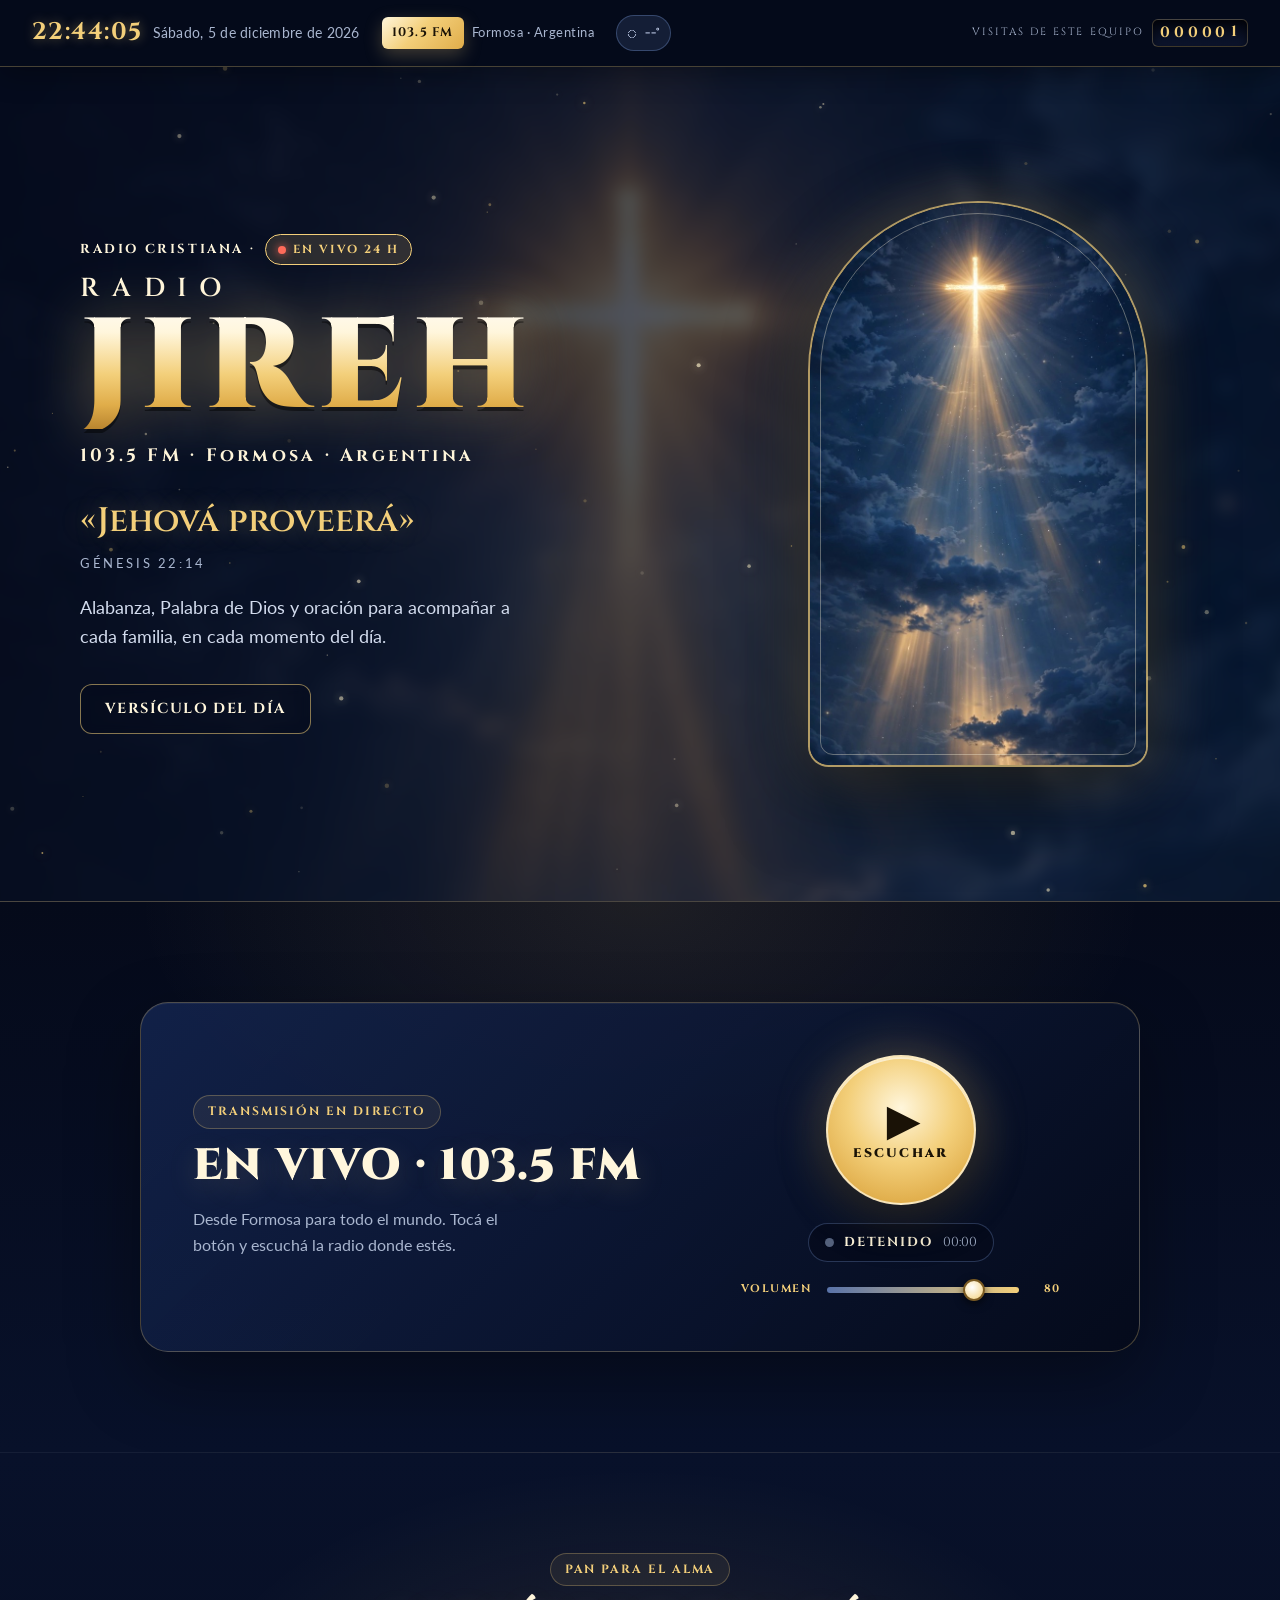
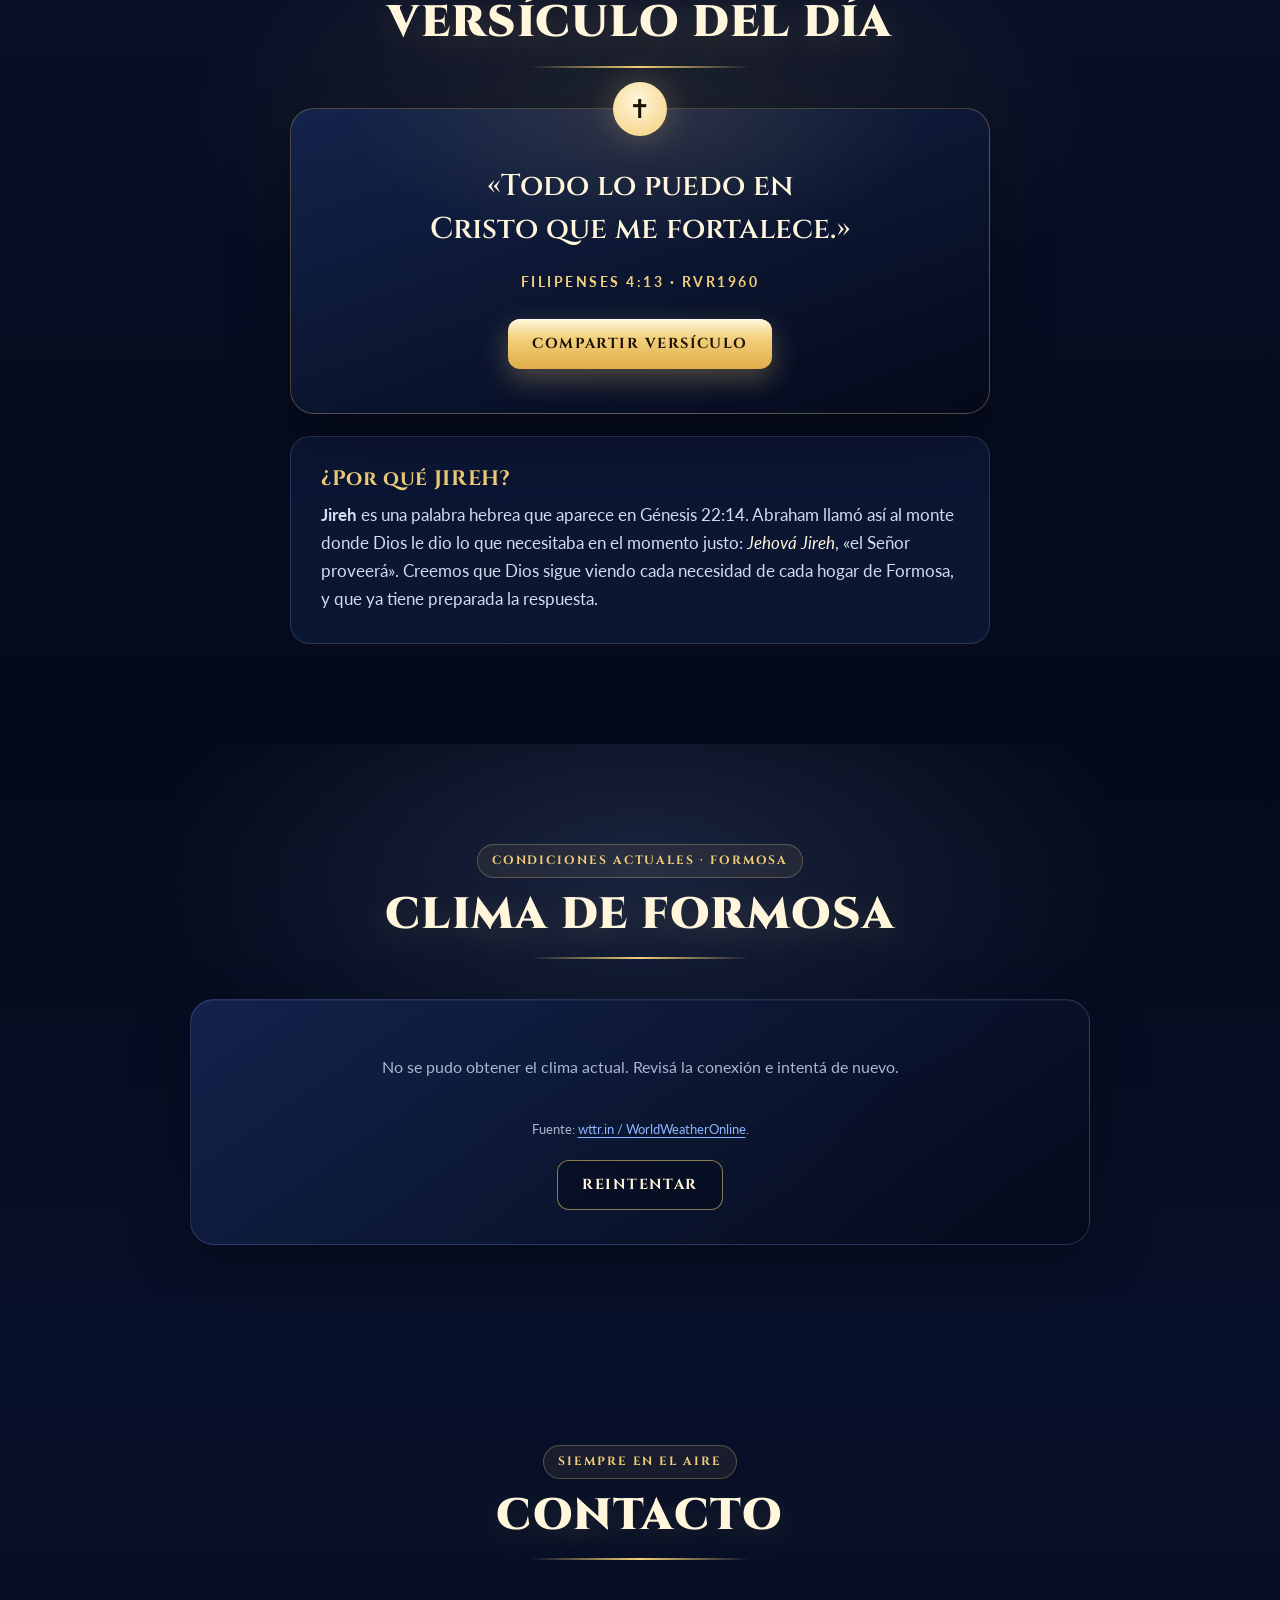
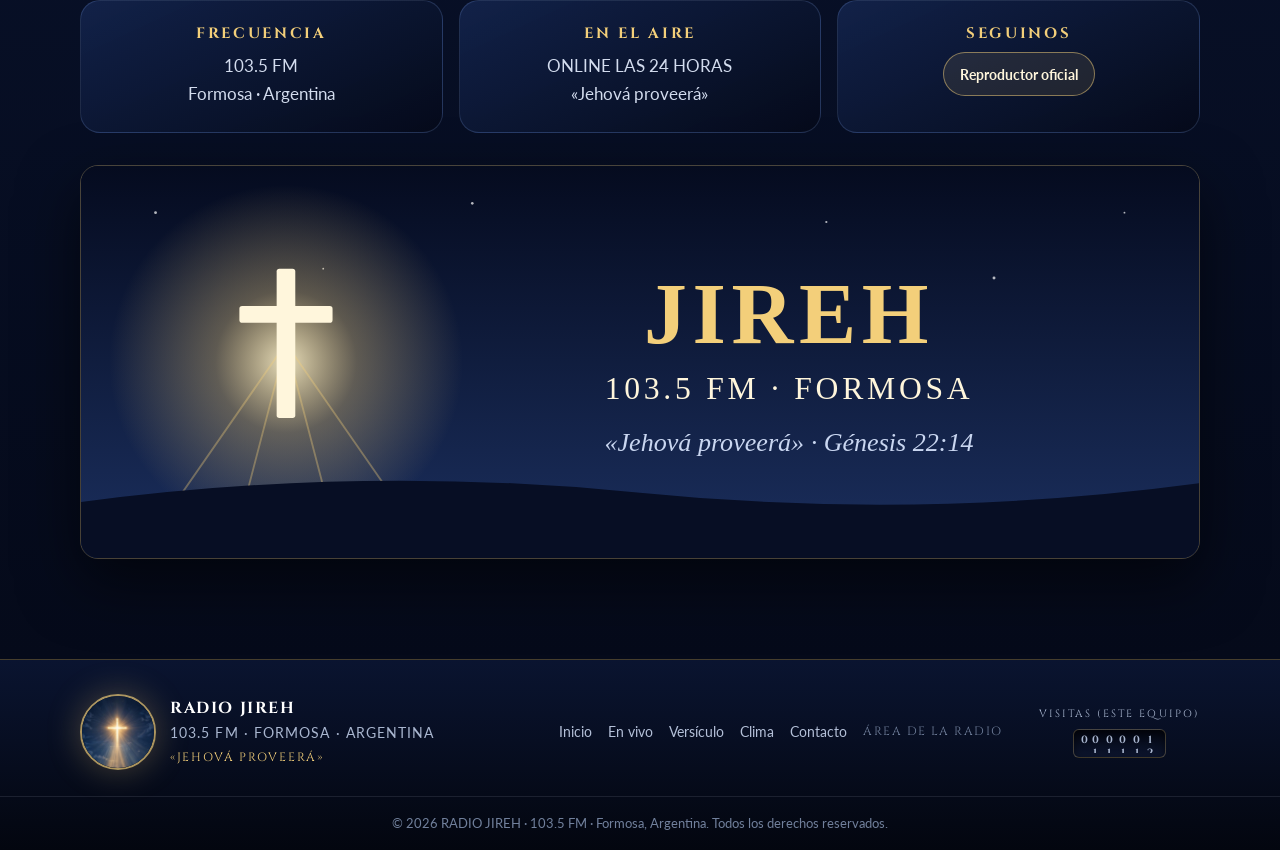
==== commit b1ed8055: "adaptado para teléfonos" ====
--- a/index.html
+++ b/index.html
@@ -23,7 +23,7 @@
   <meta name="apple-mobile-web-app-status-bar-style" content="black-translucent">
   <meta name="apple-mobile-web-app-title" content="Radio JIREH">
   <link rel="icon" href="assets/img/favicon.svg" type="image/svg+xml">
-  <link rel="apple-touch-icon" href="assets/img/app-icon-192.png">
+  <link rel="apple-touch-icon" sizes="180x180" href="assets/img/apple-touch-icon-180.png">
   <link rel="preconnect" href="https://fonts.googleapis.com">
   <link rel="preconnect" href="https://fonts.gstatic.com" crossorigin>
   <link rel="stylesheet"
@@ -423,6 +423,49 @@
     </div>
   </div>
 
+  <!-- ===================== BANNER "INSTALAR APP" (SOLO CELULARES) =========== -->
+  <aside class="banner-app" id="bannerApp" aria-label="Instalar la aplicación" hidden>
+    <img class="banner-app-ico" src="assets/img/app-icon-192.png" alt="" width="52" height="52">
+    <div class="banner-app-texto">
+      <strong>Instalá la app Radio JIREH</strong>
+      <span>Gratis · la radio a un toque</span>
+    </div>
+    <button type="button" class="banner-app-btn" id="bannerAppInstalar">INSTALAR</button>
+    <button type="button" class="banner-app-cerrar" id="bannerAppCerrar" aria-label="Ahora no">✕</button>
+  </aside>
+
+  <!-- ============== BARRA INFERIOR TIPO APP (SOLO CELULARES / TABLETS) ======= -->
+  <nav class="barra-app" id="barraApp" aria-label="Navegación rápida">
+    <a class="barra-app-item" href="#inicio" data-seccion="inicio">
+      <span class="barra-app-ico" aria-hidden="true">
+        <svg viewBox="0 0 24 24"><path d="M3 11.5 12 4l9 7.5"/><path d="M5.5 9.8V20h13V9.8"/><path d="M10 20v-5.5h4V20"/></svg>
+      </span>
+      <span class="barra-app-txt">Inicio</span>
+    </a>
+    <a class="barra-app-item" href="#versiculo" data-seccion="versiculo">
+      <span class="barra-app-ico" aria-hidden="true">
+        <svg viewBox="0 0 24 24"><path d="M12 6.5C10 5 7 4.5 4 5v13.5c3-.5 6 0 8 1.5 2-1.5 5-2 8-1.5V5c-3-.5-6 0-8 1.5Z"/><path d="M12 6.5V20"/></svg>
+      </span>
+      <span class="barra-app-txt">Versículo</span>
+    </a>
+    <button type="button" class="barra-app-play" id="barraAppPlay" aria-label="Reproducir la radio" data-estado="detenido">
+      <span class="barra-app-play-circulo" aria-hidden="true"><span id="barraAppPlayIco">▶</span></span>
+      <span class="barra-app-txt" id="barraAppPlayTxt">Escuchar</span>
+    </button>
+    <a class="barra-app-item" href="#clima" data-seccion="clima">
+      <span class="barra-app-ico" aria-hidden="true">
+        <svg viewBox="0 0 24 24"><circle cx="9" cy="9" r="3.5"/><path d="M9 2.5v1.5M2.5 9H4M4.4 4.4l1 1M13.6 4.4l-1 1"/><path d="M8 20h9.5a3.5 3.5 0 0 0 0-7 5 5 0 0 0-9.4 1.2A3 3 0 0 0 8 20Z"/></svg>
+      </span>
+      <span class="barra-app-txt">Clima</span>
+    </a>
+    <button type="button" class="barra-app-item" id="barraAppCompartir">
+      <span class="barra-app-ico" aria-hidden="true">
+        <svg viewBox="0 0 24 24"><circle cx="18" cy="5.5" r="2.5"/><circle cx="6" cy="12" r="2.5"/><circle cx="18" cy="18.5" r="2.5"/><path d="m8.2 10.8 7.6-4.1M8.2 13.2l7.6 4.1"/></svg>
+      </span>
+      <span class="barra-app-txt">Compartir</span>
+    </button>
+  </nav>
+
   <!-- ================================ TOAST ================================= -->
   <div class="toast" id="toast" role="status" aria-live="polite" hidden>
     <span class="toast-ico" aria-hidden="true">✝</span>
--- a/css/styles.css
+++ b/css/styles.css
@@ -761,3 +761,110 @@
   .barra-superior,.reproductor,.hero-canvas,.toast,.modal{display:none!important}
   body{background:#fff;color:#000}
 }
+
+/* ---------------------------------------------------------------------
+   17. MODO APP EN CELULARES
+   Barra inferior con reproductor, banner "Instalar app", zonas seguras
+   (muesca / barra de gestos) y ajustes cuando la app está instalada.
+   --------------------------------------------------------------------- */
+:root{--barra-app-h:66px}
+
+/* Con la app instalada en iPhone, la hora/batería se dibujan encima de la página */
+.barra-superior{padding-top:env(safe-area-inset-top)}
+html{scroll-padding-top:calc(var(--topbar-h) + env(safe-area-inset-top) + 8px)}
+
+/* Toques más rápidos y sin doble toque para zoom en botones */
+a,button,input[type="range"],label{touch-action:manipulation}
+
+.barra-app,.banner-app{display:none}
+
+@media (max-width:899px){
+  body{padding-bottom:calc(var(--barra-app-h) + env(safe-area-inset-bottom))}
+  .toast{bottom:calc(var(--barra-app-h) + env(safe-area-inset-bottom) + 14px)}
+
+  .barra-app{
+    position:fixed;left:0;right:0;bottom:0;z-index:1000;
+    display:grid;grid-template-columns:repeat(5,1fr);align-items:end;
+    height:calc(var(--barra-app-h) + env(safe-area-inset-bottom));
+    padding:0 max(6px,env(safe-area-inset-right)) env(safe-area-inset-bottom) max(6px,env(safe-area-inset-left));
+    background:rgba(5,10,26,.94);
+    backdrop-filter:blur(14px);-webkit-backdrop-filter:blur(14px);
+    border-top:var(--borde-oro);
+    box-shadow:0 -10px 30px rgba(0,0,0,.4);
+    -webkit-tap-highlight-color:transparent;-webkit-touch-callout:none;user-select:none;-webkit-user-select:none;
+  }
+  .barra-app-item,.barra-app-play{
+    appearance:none;background:none;border:0;padding:0;margin:0;cursor:pointer;
+    display:flex;flex-direction:column;align-items:center;justify-content:center;gap:3px;
+    height:var(--barra-app-h);color:var(--texto-tenue);
+    font-family:var(--fuente-cuerpo);
+  }
+  .barra-app-txt{font-size:10.5px;font-weight:700;letter-spacing:.03em;line-height:1;white-space:nowrap}
+  .barra-app-ico svg{
+    width:24px;height:24px;fill:none;stroke:currentColor;stroke-width:1.8;
+    stroke-linecap:round;stroke-linejoin:round;display:block;
+  }
+  .barra-app-item.activo,.barra-app-item:active{color:var(--oro)}
+  .barra-app-item.activo .barra-app-ico{filter:drop-shadow(0 0 6px rgba(243,207,122,.55))}
+
+  /* Botón central: reproducir / pausar la radio desde cualquier parte */
+  .barra-app-play{justify-content:flex-end;padding-bottom:8px;color:var(--oro)}
+  .barra-app-play-circulo{
+    display:grid;place-items:center;width:56px;height:56px;margin-top:-22px;border-radius:50%;
+    background:linear-gradient(180deg,var(--luz),var(--oro) 45%,var(--oro-fuerte));
+    color:#1a1206;font-size:21px;line-height:1;
+    box-shadow:0 6px 20px rgba(243,207,122,.4),0 0 0 4px rgba(5,10,26,.95);
+    transition:transform .15s ease,box-shadow .3s ease;
+  }
+  .barra-app-play:active .barra-app-play-circulo{transform:scale(.92)}
+  .barra-app-play[data-estado="vivo"] .barra-app-play-circulo{animation:latidoApp 2.2s ease-in-out infinite}
+  .barra-app-play[data-estado="conectando"] .barra-app-play-circulo{animation:giroApp 1.1s linear infinite;background:conic-gradient(var(--oro),rgba(243,207,122,.25),var(--oro))}
+  .barra-app-play[data-estado="error"] .barra-app-play-circulo{background:linear-gradient(180deg,#ffd0c4,var(--error))}
+  @keyframes latidoApp{0%,100%{box-shadow:0 6px 20px rgba(243,207,122,.4),0 0 0 4px rgba(5,10,26,.95)}50%{box-shadow:0 6px 30px rgba(243,207,122,.75),0 0 0 4px rgba(5,10,26,.95)}}
+  @keyframes giroApp{to{transform:rotate(360deg)}}
+
+  /* Banner para instalar la app */
+  .banner-app{
+    position:fixed;z-index:1100;
+    left:max(10px,env(safe-area-inset-left));right:max(10px,env(safe-area-inset-right));
+    bottom:calc(var(--barra-app-h) + env(safe-area-inset-bottom) + 26px);
+    display:flex;align-items:center;gap:12px;padding:12px 12px 12px 14px;
+    border-radius:18px;border:1px solid rgba(243,207,122,.45);
+    background:linear-gradient(180deg,rgba(20,37,79,.98),rgba(7,13,31,.98));
+    box-shadow:0 18px 40px rgba(0,0,0,.55),0 0 30px rgba(243,207,122,.15);
+    transform:translateY(20px);opacity:0;transition:transform .35s cubic-bezier(.22,1,.36,1),opacity .35s ease;
+  }
+  .banner-app.visible{transform:none;opacity:1}
+  .banner-app[hidden]{display:none}
+  .banner-app-ico{width:52px;height:52px;border-radius:12px;flex:none;box-shadow:0 4px 12px rgba(0,0,0,.4)}
+  .banner-app-texto{flex:1;min-width:0;display:flex;flex-direction:column;gap:2px;line-height:1.3}
+  .banner-app-texto strong{font-size:14px;color:var(--luz)}
+  .banner-app-texto span{font-size:12.5px;color:var(--texto-tenue)}
+  .banner-app-btn{
+    flex:none;border:0;border-radius:999px;padding:10px 16px;cursor:pointer;
+    background:linear-gradient(180deg,var(--luz),var(--oro) 45%,var(--oro-fuerte));
+    color:#1a1206;font-family:var(--fuente-titulo);font-weight:700;font-size:12.5px;letter-spacing:.08em;
+  }
+  .banner-app-cerrar{
+    flex:none;width:32px;height:32px;border:0;border-radius:50%;cursor:pointer;
+    background:rgba(255,255,255,.08);color:var(--texto-tenue);font-size:14px;
+    align-self:flex-start;margin:-4px -4px 0 0;
+  }
+}
+
+/* Cuando la radio está instalada y abierta como app */
+@media (display-mode:standalone),(display-mode:minimal-ui){
+  html{overscroll-behavior-y:none}
+  body{-webkit-tap-highlight-color:transparent}
+  .btn,.btn-play{-webkit-user-select:none;user-select:none;-webkit-touch-callout:none}
+  .btn-instalar,.banner-app{display:none!important}
+}
+html.es-app .btn-instalar,html.es-app .banner-app{display:none!important}
+
+@media (prefers-reduced-motion:reduce){
+  .barra-app-play .barra-app-play-circulo{animation:none!important}
+}
+@media print{
+  .barra-app,.banner-app{display:none!important}
+  body{padding-bottom:0}
+}
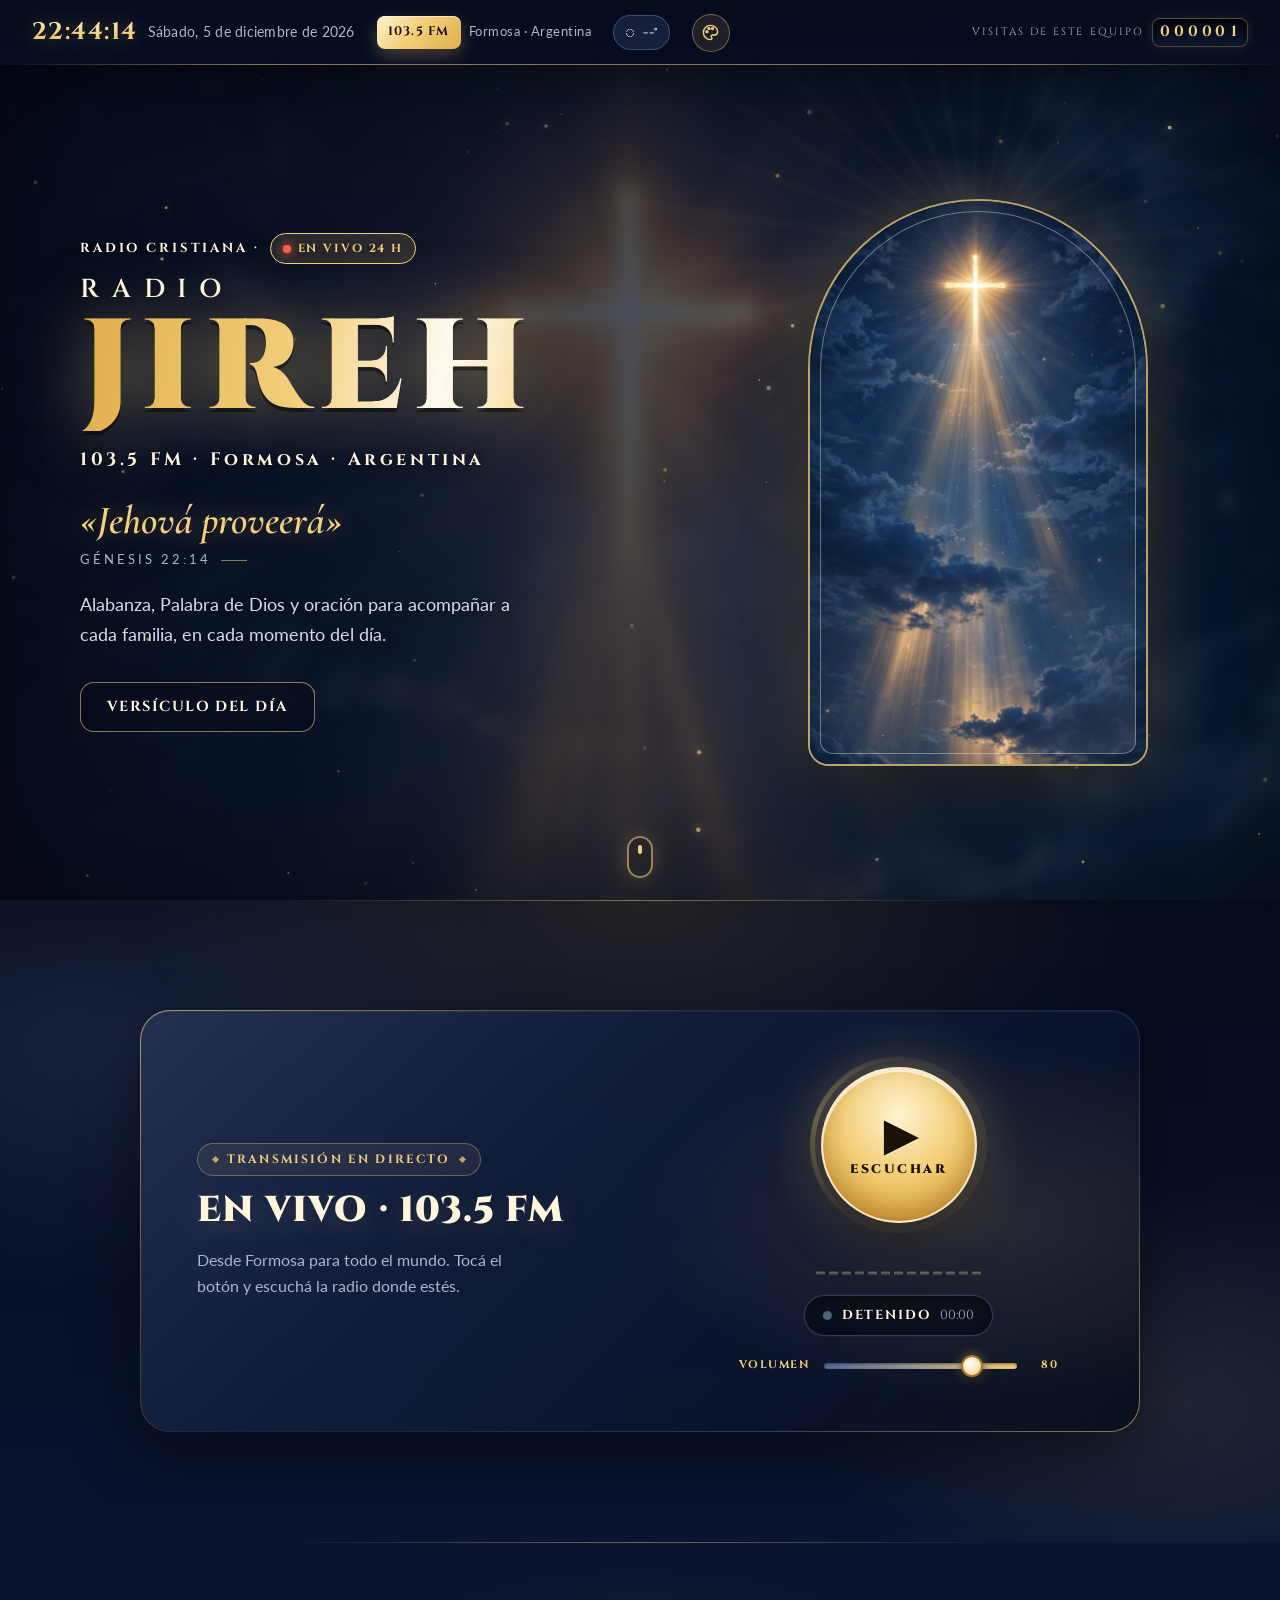
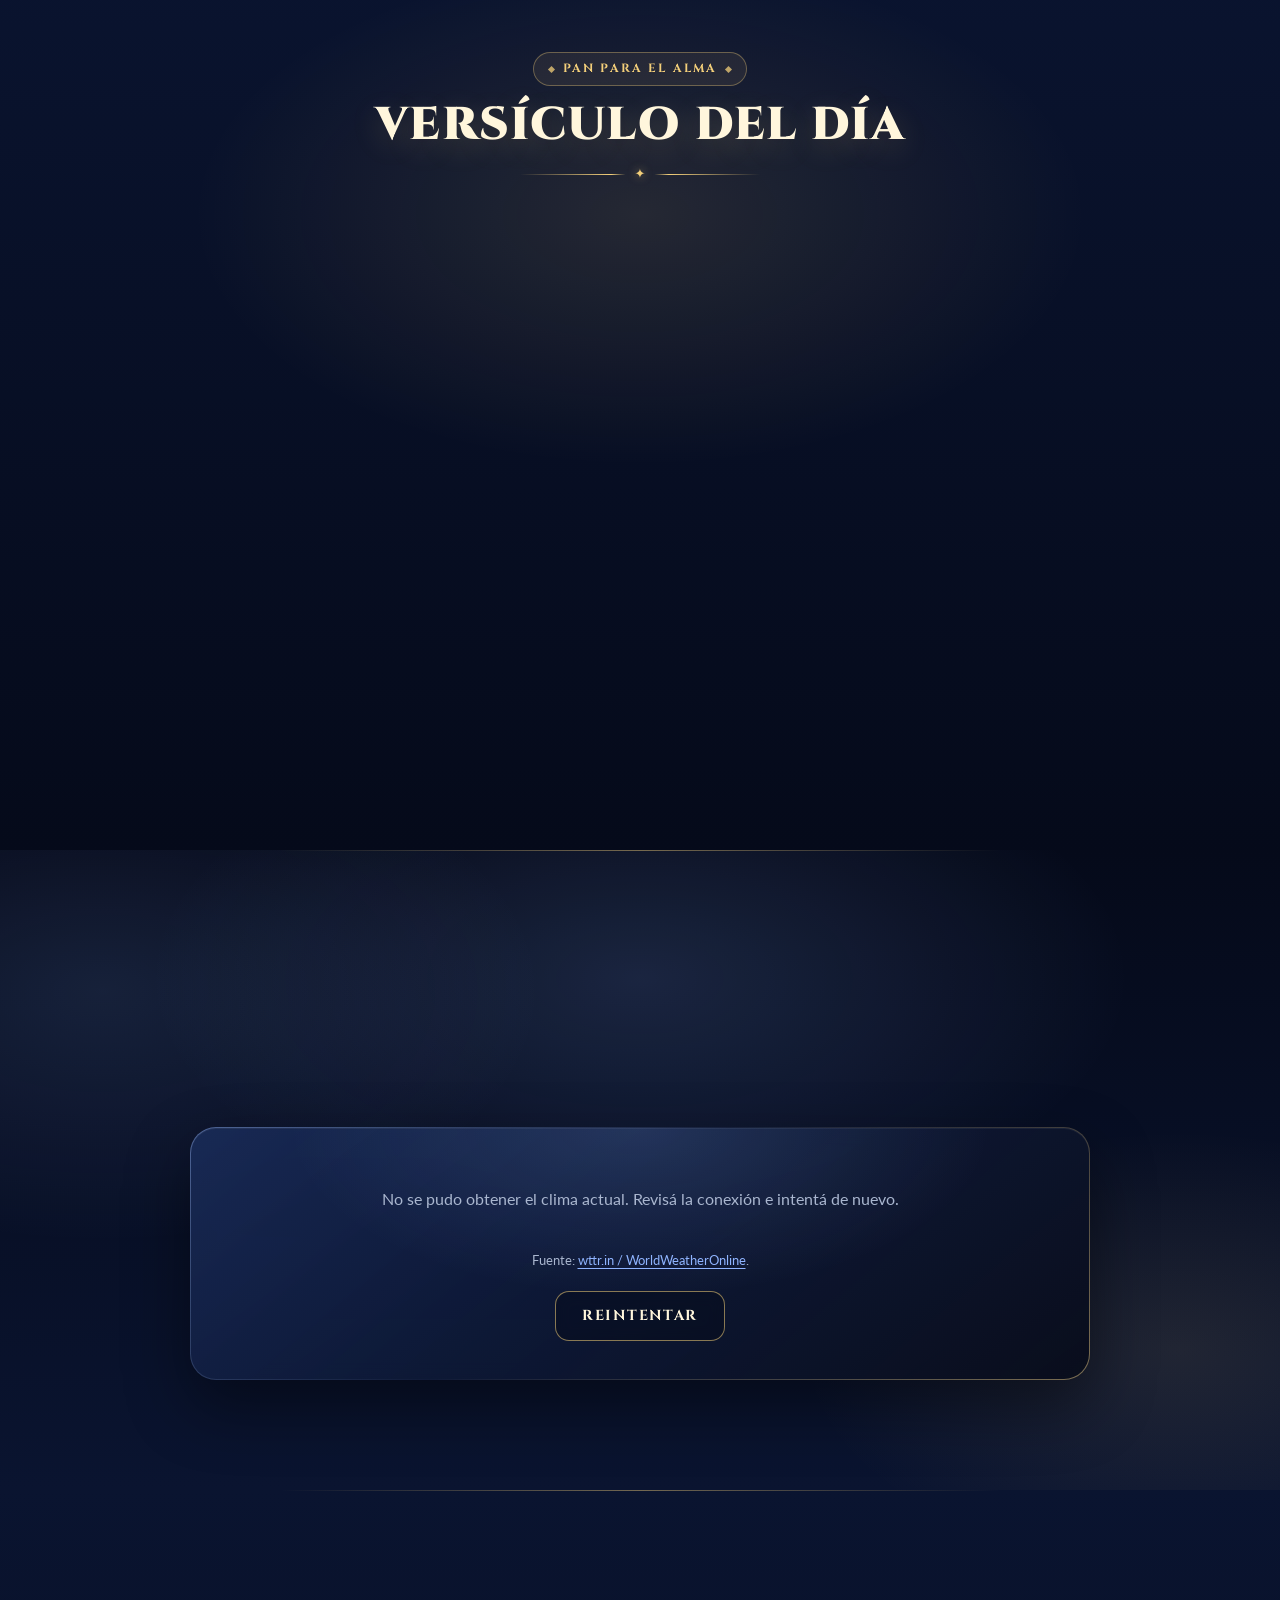
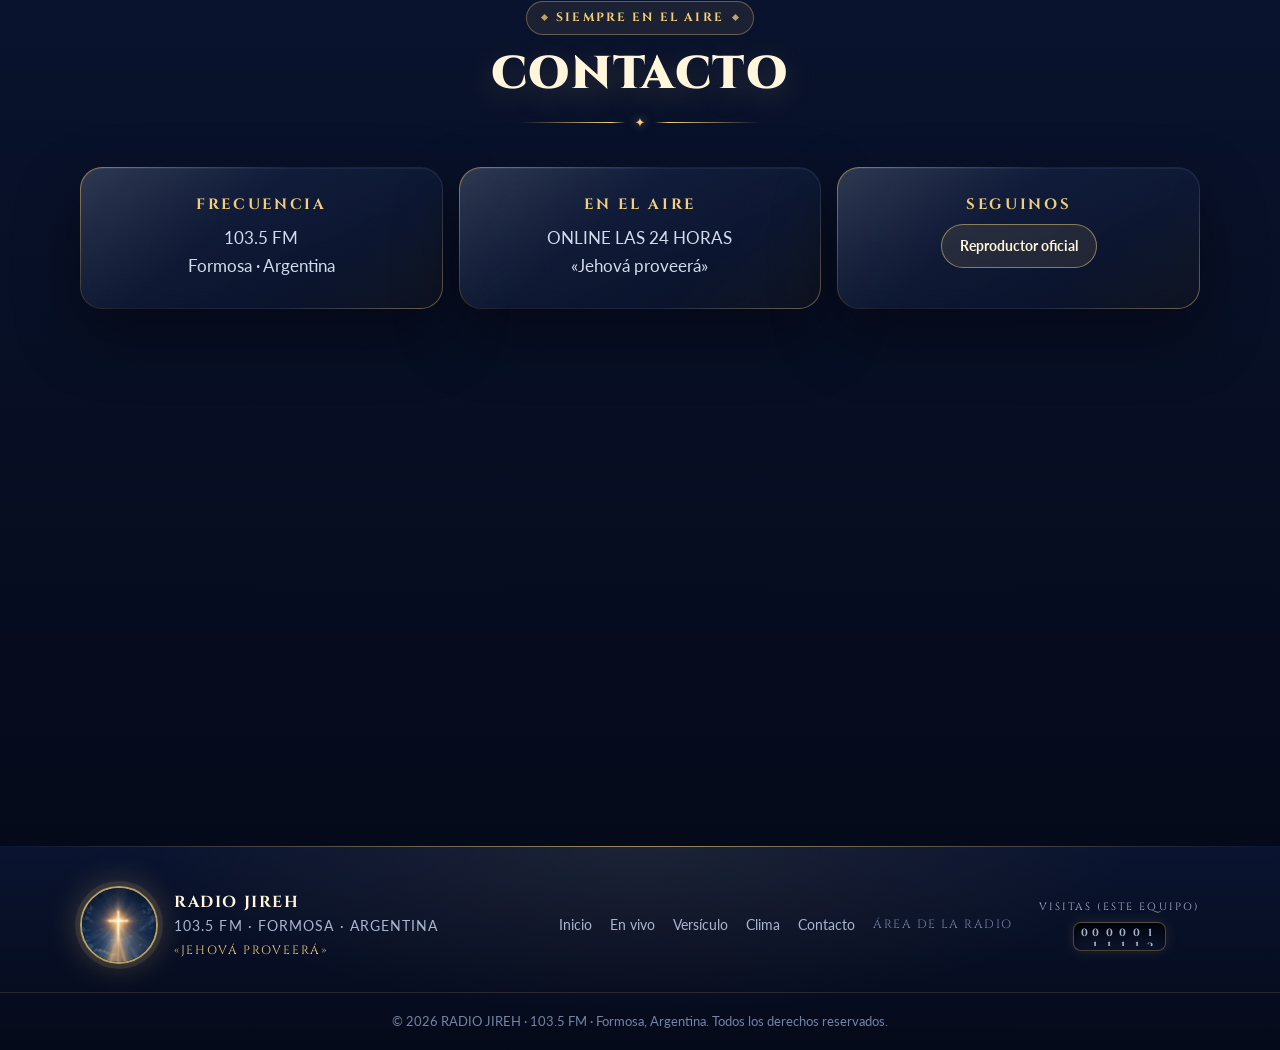
==== commit 6afed826: "feat: add theme selector and visual effects to enhance user experience - Introduced a theme selector" ====
--- a/index.html
+++ b/index.html
@@ -7,7 +7,7 @@
   <title>RADIO JIREH · 103.5 FM · Formosa, Argentina</title>
   <meta name="description"
     content="RADIO JIREH, 103.5 FM de Formosa, Argentina. Radio cristiana online las 24 horas: alabanza, Palabra de Dios, oración y el versículo del día. «Jehová proveerá» (Génesis 22:14).">
-  <meta name="theme-color" content="#070d1f">
+  <meta name="theme-color" content="#070d1f" id="metaColorTema">
   <meta property="og:type" content="website">
   <meta property="og:title" content="RADIO JIREH · 103.5 FM · Formosa">
   <meta property="og:description" content="Radio cristiana online 24 horas · Alabanza, Palabra y oración · «Jehová proveerá»">
@@ -27,8 +27,12 @@
   <link rel="preconnect" href="https://fonts.googleapis.com">
   <link rel="preconnect" href="https://fonts.gstatic.com" crossorigin>
   <link rel="stylesheet"
-    href="https://fonts.googleapis.com/css2?family=Cinzel:wght@600;700;900&family=Lato:ital,wght@0,400;0,700;1,400&display=swap">
+    href="https://fonts.googleapis.com/css2?family=Cinzel:wght@600;700;900&family=Cormorant+Garamond:ital,wght@0,600;1,500;1,600&family=Lato:ital,wght@0,400;0,700;1,400&display=swap">
   <link rel="stylesheet" href="css/styles.css">
+  <script>
+    /* Aplica el tema de colores guardado antes de dibujar la página (evita el parpadeo) */
+    try { var temaGuardado = localStorage.getItem('jireh_tema'); if (temaGuardado === 'aurora' || temaGuardado === 'amanecer') { document.documentElement.setAttribute('data-tema', temaGuardado); } } catch (e) {}
+  </script>
 </head>
 
 <body>
@@ -53,6 +57,22 @@
         <span class="clima-mini-ico" id="climaMiniIco" aria-hidden="true">◑</span>
         <span class="clima-mini-temp" id="climaMiniTemp">--°</span>
       </a>
+
+      <div class="barra-bloque tema-bloque">
+        <button type="button" class="tema-btn" id="btnTema" aria-haspopup="true" aria-expanded="false"
+          aria-controls="menuTema" aria-label="Cambiar los colores de la página" title="Colores de la página">
+          <svg viewBox="0 0 24 24" aria-hidden="true"><path d="M12 3a9 9 0 1 0 0 18c1.1 0 1.8-.8 1.8-1.7 0-.5-.2-.9-.5-1.2-.3-.3-.5-.7-.5-1.2 0-.9.8-1.7 1.8-1.7H17a4 4 0 0 0 4-4C21 6.6 17 3 12 3Z"/><circle cx="7.5" cy="11" r="1.2"/><circle cx="10" cy="7" r="1.2"/><circle cx="14.5" cy="7" r="1.2"/></svg>
+        </button>
+        <div class="tema-menu" id="menuTema" role="menu" aria-label="Colores de la página" hidden>
+          <span class="tema-menu-titulo">Colores</span>
+          <button type="button" class="tema-opcion" role="menuitemradio" aria-checked="true" data-tema="noche">
+            <span class="tema-muestra tema-muestra-noche" aria-hidden="true"></span>Noche dorada</button>
+          <button type="button" class="tema-opcion" role="menuitemradio" aria-checked="false" data-tema="aurora">
+            <span class="tema-muestra tema-muestra-aurora" aria-hidden="true"></span>Aurora real</button>
+          <button type="button" class="tema-opcion" role="menuitemradio" aria-checked="false" data-tema="amanecer">
+            <span class="tema-muestra tema-muestra-amanecer" aria-hidden="true"></span>Amanecer (claro)</button>
+        </div>
+      </div>
 
       <div class="barra-bloque visitas-bloque" title="Visitas contadas en este equipo">
         <span class="visitas-etiqueta">VISITAS DE ESTE EQUIPO</span>
@@ -93,6 +113,8 @@
           </div>
         </div>
       </div>
+
+      <a class="hero-bajar" href="#en-vivo" aria-label="Bajar al reproductor en vivo"><span></span></a>
     </section>
 
     <!-- ============================== EN VIVO ================================ -->
@@ -111,6 +133,7 @@
               <span class="btn-play-ico" id="iconoPlay" aria-hidden="true">▶</span>
               <span class="btn-play-txt" id="textoPlay">ESCUCHAR</span>
             </button>
+            <div class="ecualizador" aria-hidden="true"><i></i><i></i><i></i><i></i><i></i><i></i><i></i><i></i><i></i><i></i><i></i><i></i><i></i></div>
             <div class="repro-estado">
               <span class="repro-led" aria-hidden="true"></span>
               <span class="lcd-estado" id="estadoRepro" role="status" aria-live="polite">DETENIDO</span>
@@ -476,6 +499,8 @@
   <script src="js/data.js"></script>
   <script src="js/admin.js"></script>
   <script src="js/main.js"></script>
+  <script src="js/temas.js"></script>
+  <script src="js/efectos.js"></script>
 </body>
 
 </html>
--- a/css/styles.css
+++ b/css/styles.css
@@ -2,50 +2,163 @@
    RADIO JIREH · 103.5 FM · FORMOSA · ARGENTINA
    Hoja de estilos principal (sin frameworks, CSS puro)
    Mobile-first: 320-480 · breakpoints 640 / 900 / 1100
+
+   TEMAS DE COLOR (se eligen con el botón de la paleta, arriba):
+     · Noche dorada  (predeterminado) — azul noche y oro
+     · Aurora real                    — violeta profundo y oro rosado
+     · Amanecer                       — claro, marfil y oro
+   Todos los colores salen de las variables de la sección 1.
    ===================================================================== */
 
 /* ---------------------------------------------------------------------
-   1. VARIABLES Y RESET
+   1. VARIABLES, TEMAS Y RESET
    --------------------------------------------------------------------- */
 :root{
-  --noche:#050a1a;
-  --noche-2:#0a1430;
-  --azul:#14254f;
-  --azul-claro:#8fb4ff;
+  --topbar-h:88px;
+  --barra-app-h:66px;
+  --radio-borde:22px;
+  --radio-chico:14px;
+
+  --fuente-titulo:'Cinzel','Trajan Pro',Georgia,'Times New Roman',serif;
+  --fuente-cuerpo:'Lato','Segoe UI',Roboto,system-ui,-apple-system,sans-serif;
+  --fuente-cita:'Cormorant Garamond','Cinzel',Georgia,serif;
+
+  --curva:cubic-bezier(.22,1,.36,1);
+  --error:#ff9d87;
+  --rojo-vivo:#ff5a4a;
+  --verde-vivo:#5ee08a;
+
+  /* Oro de botones y brillos (igual en Noche y Amanecer) */
+  --g1:#fff3cf;--g2:#f3cf7a;--g3:#e0ad4a;--g4:#a8752a;
+  --sobre-oro:#1a1206;
+}
+
+/* Paleta "Noche dorada": la base. También se usa en las zonas que siempre
+   son oscuras (portada, reproductor, clima y ventanas) en el tema Amanecer. */
+:root,
+[data-tema="amanecer"] :is(.hero,.vivo-panel,.clima-card,.modal-caja){
+  color-scheme:dark;
+  --bg:#050a1a;
+  --bg-2:#0a1430;
+  --bg-3:#0b1636;
+  --pagina-rgb:5,10,26;
+  --oro-rgb:243,207,122;
+  --frio-rgb:143,180,255;
+
   --oro:#f3cf7a;
   --oro-fuerte:#e0ad4a;
   --luz:#fff6dc;
+  --frio:#8fb4ff;
+
   --texto:#e6ecf7;
+  --texto-2:#d3dcee;
   --texto-tenue:#a9b6cf;
-  --error:#ff9d87;
-
-  --topbar-h:88px;
-  --radio-borde:20px;
-
-  --fuente-titulo:'Cinzel','Trajan Pro',Georgia,'Times New Roman',serif;
-  --fuente-cuerpo:'Lato','Segoe UI',Roboto,system-ui,-apple-system,sans-serif;
-
-  --borde-oro:1px solid rgba(243,207,122,.28);
+  --texto-apagado:#7484a3;
+  --titulo:#fff6dc;
+  --blanco:#ffffff;
+
+  --sup:rgba(20,37,79,.78);
+  --sup-2:rgba(6,12,30,.92);
+  --sup-chip:rgba(5,10,26,.6);
+  --input:rgba(3,7,20,.72);
+
+  --sombra-caja:0 26px 64px rgba(0,0,0,.42);
   --sombra-oro:0 0 34px rgba(243,207,122,.28);
+  --grano-opacidad:.05;
+}
+
+/* Paleta "Aurora real" */
+:root[data-tema="aurora"]{
+  color-scheme:dark;
+  --bg:#0b0615;
+  --bg-2:#160a29;
+  --bg-3:#1d0e35;
+  --pagina-rgb:11,6,21;
+  --oro-rgb:242,195,143;
+  --frio-rgb:196,160,255;
+
+  --oro:#f2c38f;
+  --oro-fuerte:#d99a5b;
+  --luz:#fff0e0;
+  --frio:#c4a0ff;
+  --g1:#fff0dd;--g2:#f2c38f;--g3:#d99a5b;--g4:#9c6534;
+
+  --texto:#efe8fa;
+  --texto-2:#ddd2ee;
+  --texto-tenue:#b4a5ca;
+  --texto-apagado:#85759e;
+  --titulo:#fff0e0;
+
+  --sup:rgba(48,25,86,.74);
+  --sup-2:rgba(14,7,28,.92);
+  --sup-chip:rgba(14,7,28,.62);
+  --input:rgba(10,5,20,.72);
+
+  --sombra-oro:0 0 34px rgba(242,195,143,.28);
+}
+
+/* Paleta "Amanecer" (clara) */
+:root[data-tema="amanecer"]{
+  color-scheme:light;
+  --bg:#fbf6ec;
+  --bg-2:#f3e8d3;
+  --bg-3:#fffaf1;
+  --pagina-rgb:251,246,236;
+  --oro-rgb:176,124,38;
+  --frio-rgb:38,66,140;
+
+  --oro:#9a6a1c;
+  --oro-fuerte:#7d5412;
+  --luz:#14204a;
+  --frio:#26428c;
+
+  --texto:#1f2a44;
+  --texto-2:#35425f;
+  --texto-tenue:#5b6682;
+  --texto-apagado:#697087;
+  --titulo:#14204a;
+  --blanco:#14204a;
+
+  --sup:rgba(255,255,255,.86);
+  --sup-2:rgba(255,249,238,.94);
+  --sup-chip:rgba(255,255,255,.75);
+  --input:#ffffff;
+
+  --sombra-caja:0 22px 54px rgba(84,60,18,.14);
+  --sombra-oro:0 0 30px rgba(224,173,74,.35);
+  --grano-opacidad:.035;
 }
 
 *,*::before,*::after{box-sizing:border-box}
 
 html{
   scroll-behavior:smooth;
-  scroll-padding-top:calc(var(--topbar-h) + 8px);
+  scroll-padding-top:calc(var(--topbar-h) + env(safe-area-inset-top) + 8px);
   -webkit-text-size-adjust:100%;
+  background:var(--bg);
 }
 
 body{
   margin:0;
-  background:linear-gradient(180deg,var(--noche-2),var(--noche) 40%,#0b1636);
+  background:
+    radial-gradient(1200px 700px at 85% -10%,rgba(var(--frio-rgb),.08),transparent 60%),
+    radial-gradient(900px 600px at 0% 30%,rgba(var(--oro-rgb),.05),transparent 60%),
+    linear-gradient(180deg,var(--bg-2),var(--bg) 40%,var(--bg-3));
   color:var(--texto);
   font-family:var(--fuente-cuerpo);
   font-size:clamp(15px,1.05vw + 12px,17px);
   line-height:1.65;
   overflow-x:hidden;
   min-height:100vh;
+  text-rendering:optimizeLegibility;
+  -webkit-font-smoothing:antialiased;
+  transition:background-color .4s ease,color .4s ease;
+}
+/* Grano de película muy sutil sobre toda la página */
+body::before{
+  content:"";position:fixed;inset:0;z-index:2000;pointer-events:none;display:none;
+  opacity:var(--grano-opacidad);mix-blend-mode:overlay;
+  background-image:url("data:image/svg+xml,%3Csvg xmlns='http://www.w3.org/2000/svg' width='160' height='160'%3E%3Cfilter id='n'%3E%3CfeTurbulence type='fractalNoise' baseFrequency='.9' numOctaves='3' stitchTiles='stitch'/%3E%3C/filter%3E%3Crect width='100%25' height='100%25' filter='url(%23n)'/%3E%3C/svg%3E");
 }
 
 img,svg,canvas{max-width:100%;display:block}
@@ -55,15 +168,26 @@
 ul{margin:0;padding:0;list-style:none}
 h1,h2,h3,h4{margin:0;line-height:1.15;font-family:var(--fuente-titulo);letter-spacing:.03em}
 
+::selection{background:rgba(var(--oro-rgb),.35);color:var(--titulo)}
+
 :focus-visible{
   outline:3px solid var(--oro);
   outline-offset:3px;
   border-radius:6px;
 }
 
+/* Barra de desplazamiento con el color del tema */
+html{scrollbar-color:rgba(var(--oro-rgb),.55) var(--bg)}
+::-webkit-scrollbar{width:11px;height:11px}
+::-webkit-scrollbar-track{background:var(--bg)}
+::-webkit-scrollbar-thumb{
+  background:linear-gradient(180deg,rgba(var(--oro-rgb),.7),rgba(var(--oro-rgb),.35));
+  border-radius:10px;border:3px solid var(--bg);
+}
+
 .saltar{
   position:absolute;left:-9999px;top:0;z-index:9999;
-  background:var(--oro);color:var(--noche);padding:12px 18px;font-weight:700;
+  background:var(--g2);color:var(--sobre-oro);padding:12px 18px;font-weight:700;border-radius:10px;
 }
 .saltar:focus{left:8px;top:8px}
 
@@ -75,12 +199,28 @@
    --------------------------------------------------------------------- */
 .barra-superior{
   position:sticky;top:0;z-index:900;
-  background:rgba(5,10,26,.92);
-  backdrop-filter:blur(10px);
-  -webkit-backdrop-filter:blur(10px);
-  border-bottom:var(--borde-oro);
-  box-shadow:0 8px 28px rgba(0,0,0,.3);
-}
+  padding-top:env(safe-area-inset-top);
+  background:linear-gradient(180deg,rgba(var(--pagina-rgb),.94),rgba(var(--pagina-rgb),.82));
+  backdrop-filter:blur(16px) saturate(1.3);
+  -webkit-backdrop-filter:blur(16px) saturate(1.3);
+  box-shadow:0 10px 30px rgba(0,0,0,.22);
+}
+/* Línea dorada inferior + progreso de lectura (donde el navegador lo permite) */
+.barra-superior::before{
+  content:"";position:absolute;left:0;right:0;bottom:0;height:1px;
+  background:linear-gradient(90deg,transparent,rgba(var(--oro-rgb),.55) 20%,rgba(var(--oro-rgb),.55) 80%,transparent);
+}
+.barra-superior::after{
+  content:"";position:absolute;left:0;bottom:-1px;height:2px;width:100%;
+  transform-origin:left center;transform:scaleX(0);
+  background:linear-gradient(90deg,var(--g3),var(--g2),var(--g1));
+  box-shadow:0 0 12px rgba(var(--oro-rgb),.7);
+}
+@supports (animation-timeline:scroll()){
+  .barra-superior::after{animation:progresoLectura linear both;animation-timeline:scroll(root)}
+}
+@keyframes progresoLectura{to{transform:scaleX(1)}}
+
 .barra-inner{
   max-width:1320px;margin-inline:auto;padding:8px clamp(16px,3vw,32px);
   display:flex;flex-wrap:wrap;align-items:center;gap:6px 14px;
@@ -91,9 +231,15 @@
 .reloj{
   font-family:var(--fuente-titulo);font-weight:700;
   font-size:clamp(19px,4.6vw,24px);
-  letter-spacing:.06em;color:var(--oro);
-  text-shadow:0 0 12px rgba(243,207,122,.45);
+  letter-spacing:.06em;
+  background:linear-gradient(180deg,var(--g1),var(--g2) 55%,var(--g3));
+  -webkit-background-clip:text;background-clip:text;color:transparent;-webkit-text-fill-color:transparent;
+  filter:drop-shadow(0 0 10px rgba(var(--oro-rgb),.35));
   font-variant-numeric:tabular-nums;
+}
+[data-tema="amanecer"] .reloj{
+  background:linear-gradient(180deg,#c99a3e,#9a6a1c 60%,#6f4a10);
+  -webkit-background-clip:text;background-clip:text;filter:none;
 }
 .fecha{
   color:var(--texto-tenue);font-size:clamp(11px,3vw,13.5px);
@@ -102,23 +248,71 @@
 .reloj-bloque{flex-wrap:wrap;column-gap:10px}
 
 .badge-fm{
+  position:relative;overflow:hidden;
   font-family:var(--fuente-titulo);font-weight:700;font-size:12.5px;
-  letter-spacing:.1em;padding:6px 10px;border-radius:6px;
-  background:linear-gradient(135deg,var(--luz),var(--oro) 45%,var(--oro-fuerte));
-  color:#1a1206;box-shadow:0 6px 18px rgba(243,207,122,.25);
-}
+  letter-spacing:.1em;padding:6px 11px;border-radius:8px;
+  background:linear-gradient(135deg,var(--g1),var(--g2) 45%,var(--g3));
+  color:var(--sobre-oro);box-shadow:0 6px 18px rgba(var(--oro-rgb),.28),inset 0 1px 0 rgba(255,255,255,.6);
+}
+.badge-fm::after{
+  content:"";position:absolute;top:0;bottom:0;width:40%;left:-60%;
+  background:linear-gradient(100deg,transparent,rgba(255,255,255,.65),transparent);
+  animation:destello 5s ease-in-out infinite;
+}
+@keyframes destello{0%,70%{left:-60%}100%{left:130%}}
 .ubicacion{font-size:12.5px;color:var(--texto-tenue);letter-spacing:.04em}
 
 .clima-mini{
-  padding:5px 10px;border-radius:20px;
-  background:rgba(143,180,255,.12);
-  border:1px solid rgba(143,180,255,.28);
-  font-size:13.5px;font-weight:700;color:#d6e3ff;
-  transition:background .2s ease,border-color .2s ease;
-}
-.clima-mini:hover{background:rgba(143,180,255,.2);border-color:rgba(143,180,255,.55)}
+  padding:5px 11px;border-radius:20px;
+  background:rgba(var(--frio-rgb),.12);
+  border:1px solid rgba(var(--frio-rgb),.3);
+  font-size:13.5px;font-weight:700;color:var(--texto);
+  transition:background .25s ease,border-color .25s ease,transform .25s var(--curva);
+}
+.clima-mini:hover{background:rgba(var(--frio-rgb),.22);border-color:rgba(var(--frio-rgb),.6);transform:translateY(-1px)}
 .clima-mini-ico{font-size:15px;line-height:1}
 .clima-mini-temp{font-family:var(--fuente-titulo);font-size:14px;letter-spacing:.04em}
+
+/* Selector de tema */
+.tema-bloque{position:relative}
+.tema-btn{
+  display:grid;place-items:center;width:38px;height:38px;border-radius:50%;cursor:pointer;
+  background:rgba(var(--oro-rgb),.1);border:1px solid rgba(var(--oro-rgb),.4);color:var(--oro);
+  transition:background .25s ease,transform .35s var(--curva),box-shadow .25s ease;
+}
+.tema-btn:hover{background:rgba(var(--oro-rgb),.2);transform:rotate(-18deg);box-shadow:var(--sombra-oro)}
+.tema-btn[aria-expanded="true"]{background:rgba(var(--oro-rgb),.24)}
+.tema-btn svg{width:19px;height:19px;fill:none;stroke:currentColor;stroke-width:1.8;stroke-linecap:round;stroke-linejoin:round}
+.tema-menu{
+  position:absolute;right:0;top:calc(100% + 10px);z-index:950;min-width:220px;
+  padding:10px;border-radius:16px;
+  background:linear-gradient(180deg,var(--sup),var(--sup-2));
+  border:1px solid rgba(var(--oro-rgb),.35);
+  box-shadow:0 24px 50px rgba(0,0,0,.4);
+  backdrop-filter:blur(18px);-webkit-backdrop-filter:blur(18px);
+  animation:menuIn .25s var(--curva);
+}
+.tema-menu[hidden]{display:none}
+@keyframes menuIn{from{opacity:0;transform:translateY(-6px) scale(.97)}to{opacity:1;transform:none}}
+.tema-menu-titulo{
+  display:block;padding:4px 8px 8px;font-family:var(--fuente-titulo);font-size:10.5px;font-weight:700;
+  letter-spacing:.2em;text-transform:uppercase;color:var(--texto-tenue);
+}
+.tema-opcion{
+  display:flex;align-items:center;gap:12px;width:100%;padding:9px 10px;border-radius:10px;cursor:pointer;
+  background:none;border:1px solid transparent;color:var(--texto);text-align:left;font-size:14.5px;
+  transition:background .2s ease,border-color .2s ease;
+}
+.tema-opcion:hover{background:rgba(var(--oro-rgb),.1)}
+.tema-opcion[aria-checked="true"]{border-color:rgba(var(--oro-rgb),.55);background:rgba(var(--oro-rgb),.12)}
+.tema-opcion[aria-checked="true"]::after{content:"✓";margin-left:auto;color:var(--oro);font-weight:700}
+.tema-muestra{
+  flex:none;width:28px;height:28px;border-radius:50%;
+  box-shadow:inset 0 0 0 2px rgba(255,255,255,.25),0 3px 10px rgba(0,0,0,.3);
+}
+.tema-muestra-noche{background:conic-gradient(from 200deg,#0a1430 0 50%,#f3cf7a 50% 75%,#14254f 75%)}
+.tema-muestra-aurora{background:conic-gradient(from 200deg,#160a29 0 50%,#f2c38f 50% 75%,#5b2f9c 75%)}
+.tema-muestra-amanecer{background:conic-gradient(from 200deg,#fbf6ec 0 50%,#e0ad4a 50% 75%,#14204a 75%)}
 
 .visitas-bloque{margin-left:auto}
 .visitas-etiqueta{
@@ -128,40 +322,63 @@
 
 /* Odómetro */
 .odometro{
-  display:inline-flex;gap:3px;padding:4px 7px;border-radius:6px;
+  display:inline-flex;gap:3px;padding:4px 7px;border-radius:8px;
   background:linear-gradient(180deg,#02050f,#0d1630);
-  border:1px solid rgba(243,207,122,.25);
-  box-shadow:inset 0 2px 8px rgba(0,0,0,.5);
+  border:1px solid rgba(var(--oro-rgb),.3);
+  box-shadow:inset 0 2px 8px rgba(0,0,0,.6),0 0 14px rgba(var(--oro-rgb),.12);
 }
 .odo-digito{
   position:relative;width:.72em;height:1.25em;overflow:hidden;
   font-family:var(--fuente-titulo);font-weight:700;font-size:15px;
-  color:var(--oro);line-height:1.25;
+  color:#f3cf7a;line-height:1.25;
 }
 .odo-columna{
   position:absolute;top:0;left:0;display:flex;flex-direction:column;
-  transition:transform .9s cubic-bezier(.22,1,.36,1);
+  transition:transform .9s var(--curva);
 }
 .odo-columna span{height:1.25em;line-height:1.25;display:block;text-align:center}
 
 /* ---------------------------------------------------------------------
-   3. HERO
+   3. HERO (PORTADA)
    --------------------------------------------------------------------- */
 .hero{
   position:relative;isolation:isolate;overflow:hidden;
   min-height:calc(100svh - var(--topbar-h));
   display:flex;align-items:flex-end;
   padding:0 0 clamp(40px,8vw,72px);
+  background:#050a1a;
+  color:var(--texto);
 }
 .hero-fondo{
   position:absolute;inset:0;z-index:-3;
   background:url("../assets/img/fondo-cruz.jpg") center top/cover no-repeat;
-}
+  animation:kenBurns 28s ease-in-out infinite alternate;
+}
+@keyframes kenBurns{from{transform:scale(1)}to{transform:scale(1.07) translateY(-1%)}}
 .hero-fondo::after{
   content:"";position:absolute;inset:0;
-  background:linear-gradient(180deg,rgba(5,10,26,0) 25%,rgba(5,10,26,.55) 55%,rgba(5,10,26,.95) 100%);
-}
-.hero-canvas{position:absolute;inset:0;width:100%;height:100%;z-index:-2;pointer-events:none}
+  background:
+    radial-gradient(120% 70% at 50% 100%,rgba(var(--pagina-rgb),.85),transparent 70%),
+    linear-gradient(180deg,rgba(var(--pagina-rgb),0) 25%,rgba(var(--pagina-rgb),.55) 55%,rgba(var(--pagina-rgb),.97) 100%);
+}
+/* Rayos de luz que giran muy despacio desde la cruz */
+.hero::before{
+  content:"";position:absolute;z-index:-2;pointer-events:none;
+  left:50%;top:18%;width:160vmax;height:160vmax;transform:translate(-50%,-50%);
+  background:repeating-conic-gradient(from 0deg,rgba(var(--oro-rgb),.045) 0deg 3deg,transparent 3deg 12deg);
+  -webkit-mask:radial-gradient(circle,#000 0,rgba(0,0,0,.45) 12%,transparent 30%);
+          mask:radial-gradient(circle,#000 0,rgba(0,0,0,.45) 12%,transparent 30%);
+  filter:blur(1.5px);
+  animation:rayos 120s linear infinite;
+  will-change:transform;
+}
+@keyframes rayos{to{transform:translate(-50%,-50%) rotate(360deg)}}
+/* Viñeta para dar profundidad */
+.hero::after{
+  content:"";position:absolute;inset:0;z-index:-1;pointer-events:none;
+  box-shadow:inset 0 0 160px rgba(0,0,0,.55);
+}
+.hero-canvas{position:absolute;inset:0;width:100%;height:100%;z-index:-1;pointer-events:none}
 
 .hero-contenido{
   position:relative;z-index:1;
@@ -178,21 +395,28 @@
 .hero-kicker{
   display:flex;align-items:center;justify-content:center;flex-wrap:wrap;gap:10px;
   font-family:var(--fuente-titulo);font-weight:700;
-  font-size:clamp(11px,1.4vw,13px);letter-spacing:.2em;
-  color:var(--luz);margin:0 0 12px;text-transform:uppercase;
+  font-size:clamp(11px,1.4vw,13px);letter-spacing:.22em;
+  color:var(--luz);margin:0 0 14px;text-transform:uppercase;
+  text-shadow:0 2px 10px rgba(0,0,0,.6);
 }
 .badge-vivo{
   display:inline-flex;align-items:center;gap:7px;
   padding:5px 12px;border-radius:999px;
-  background:rgba(243,207,122,.14);border:1.5px solid var(--oro);
+  background:rgba(var(--oro-rgb),.14);border:1.5px solid var(--oro);
   color:var(--oro);letter-spacing:.16em;font-size:.9em;
+  backdrop-filter:blur(6px);-webkit-backdrop-filter:blur(6px);
   animation:pulsoOro 2.4s ease-in-out infinite;
 }
 .badge-vivo i{
-  width:8px;height:8px;border-radius:50%;background:#ff6b5a;
-  box-shadow:0 0 10px #ff6b5a;animation:pulsoPunto 1.2s steps(1) infinite;
-}
-@keyframes pulsoOro{0%,100%{box-shadow:0 0 8px rgba(243,207,122,.25)}50%{box-shadow:0 0 24px rgba(243,207,122,.6)}}
+  position:relative;width:8px;height:8px;border-radius:50%;background:var(--rojo-vivo);
+  box-shadow:0 0 10px var(--rojo-vivo);
+}
+.badge-vivo i::after{
+  content:"";position:absolute;inset:0;border-radius:50%;background:var(--rojo-vivo);
+  animation:radar 1.6s ease-out infinite;
+}
+@keyframes radar{from{transform:scale(1);opacity:.8}to{transform:scale(3.2);opacity:0}}
+@keyframes pulsoOro{0%,100%{box-shadow:0 0 8px rgba(var(--oro-rgb),.25)}50%{box-shadow:0 0 26px rgba(var(--oro-rgb),.6)}}
 @keyframes pulsoPunto{0%,49%{opacity:1}50%,100%{opacity:.3}}
 
 .hero-titulo{
@@ -202,115 +426,207 @@
 .hero-titulo-pre{
   font-size:clamp(18px,2.4vw,26px);font-weight:600;letter-spacing:.5em;
   color:var(--luz);margin-bottom:6px;padding-left:.5em;
+  text-shadow:0 2px 12px rgba(0,0,0,.6);
 }
 .dorado{
   font-size:clamp(64px,10vw,132px);letter-spacing:.08em;
-  background:linear-gradient(180deg,#fffaf0 0%,var(--luz) 20%,var(--oro) 55%,var(--oro-fuerte) 80%,#b9852f 100%);
+  background:linear-gradient(100deg,var(--g3) 0%,var(--g2) 20%,#fffaf0 32%,var(--g2) 44%,var(--g3) 60%,var(--g2) 80%,var(--g4) 100%);
+  background-size:250% 100%;
   -webkit-background-clip:text;background-clip:text;
   color:transparent;-webkit-text-fill-color:transparent;
-  filter:drop-shadow(0 4px 0 rgba(0,0,0,.45)) drop-shadow(0 0 30px rgba(243,207,122,.45));
-}
+  filter:drop-shadow(0 4px 0 rgba(0,0,0,.45)) drop-shadow(0 0 34px rgba(var(--oro-rgb),.5));
+  animation:brilloOro 7s ease-in-out infinite;
+}
+@keyframes brilloOro{0%,100%{background-position:100% 0}50%{background-position:0 0}}
 .hero-frec{
-  margin:12px 0 0;font-family:var(--fuente-titulo);font-weight:700;
-  font-size:clamp(14px,1.8vw,18px);letter-spacing:.18em;color:var(--luz);
+  margin:14px 0 0;font-family:var(--fuente-titulo);font-weight:700;
+  font-size:clamp(14px,1.8vw,18px);letter-spacing:.2em;color:var(--luz);
+  text-shadow:0 2px 10px rgba(0,0,0,.6);
 }
 .hero-cita{margin:22px 0 0;padding:0}
 .hero-cita p{
-  margin:0;font-family:var(--fuente-titulo);font-weight:600;
-  font-size:clamp(22px,3vw,34px);color:var(--oro);
-  text-shadow:0 0 24px rgba(243,207,122,.35);
+  margin:0;font-family:var(--fuente-cita);font-style:italic;font-weight:600;
+  font-size:clamp(26px,3.4vw,40px);color:var(--oro);line-height:1.2;
+  text-shadow:0 0 26px rgba(var(--oro-rgb),.4);
 }
 .hero-cita cite{
-  display:block;margin-top:4px;font-style:normal;font-size:13px;letter-spacing:.2em;
+  display:flex;align-items:center;justify-content:inherit;gap:10px;
+  margin-top:6px;font-style:normal;font-size:12.5px;letter-spacing:.24em;
   text-transform:uppercase;color:var(--texto-tenue);
 }
+.hero-cita cite::before,.hero-cita cite::after{content:"";width:26px;height:1px;background:rgba(var(--oro-rgb),.55)}
 .hero-frase{
   margin:18px 0 0;max-width:46ch;
-  font-size:clamp(15px,1.6vw,18px);line-height:1.65;color:#d3dcee;
+  font-size:clamp(15px,1.6vw,18px);line-height:1.7;color:var(--texto-2);
+  text-shadow:0 1px 8px rgba(0,0,0,.5);
 }
 .hero-acciones{
   display:flex;flex-wrap:wrap;gap:12px;justify-content:center;
   margin-top:clamp(22px,3vw,32px);
 }
+
+/* Indicación "bajar" al pie de la portada (pantallas grandes) */
+.hero-bajar{display:none}
+@media (min-width:900px) and (min-height:720px){
+  .hero-bajar{
+    position:absolute;left:50%;bottom:22px;z-index:2;transform:translateX(-50%);
+    display:flex;justify-content:center;width:26px;height:42px;border-radius:14px;
+    border:2px solid rgba(var(--oro-rgb),.55);
+    box-shadow:0 0 18px rgba(var(--oro-rgb),.2);
+    transition:border-color .3s ease,box-shadow .3s ease,transform .3s var(--curva);
+  }
+  .hero-bajar:hover{border-color:var(--oro);box-shadow:var(--sombra-oro);transform:translateX(-50%) translateY(3px)}
+  .hero-bajar span{
+    width:4px;height:9px;margin-top:7px;border-radius:2px;background:var(--oro);
+    animation:bajar 2s var(--curva) infinite;
+  }
+}
+@keyframes bajar{0%{transform:translateY(0);opacity:0}25%{opacity:1}80%{transform:translateY(14px);opacity:0}100%{opacity:0}}
 
 /* Vitral: la imagen completa en escritorio */
 .vitral{
   position:relative;width:min(100%,340px);aspect-ratio:3/5;
   border-radius:180px 180px 22px 22px;overflow:hidden;
-  border:2px solid rgba(243,207,122,.7);
-  box-shadow:0 30px 80px rgba(0,0,0,.55),0 0 60px rgba(243,207,122,.28),inset 0 0 0 6px rgba(5,10,26,.6);
-}
-.vitral img{width:100%;height:100%;object-fit:cover;object-position:center 8%}
+  border:2px solid rgba(var(--oro-rgb),.75);
+  box-shadow:0 30px 80px rgba(0,0,0,.55),0 0 70px rgba(var(--oro-rgb),.3),inset 0 0 0 6px rgba(5,10,26,.6);
+  animation:flotar 9s ease-in-out infinite;
+}
+.vitral img{width:100%;height:100%;object-fit:cover;object-position:center 8%;transition:transform 1.2s var(--curva)}
+.vitral:hover img{transform:scale(1.05)}
 .vitral::after{
   content:"";position:absolute;inset:10px;border-radius:170px 170px 14px 14px;
-  border:1px solid rgba(255,246,220,.35);pointer-events:none;
+  border:1px solid rgba(255,246,220,.38);pointer-events:none;
+  background:linear-gradient(115deg,transparent 35%,rgba(255,255,255,.12) 48%,transparent 60%);
+  background-size:300% 100%;animation:reflejo 9s ease-in-out infinite;
+}
+@keyframes flotar{0%,100%{transform:translateY(0)}50%{transform:translateY(-10px)}}
+@keyframes reflejo{0%,60%{background-position:120% 0}100%{background-position:-60% 0}}
+.hero-visual::before{
+  content:"";position:absolute;width:420px;height:420px;border-radius:50%;
+  background:radial-gradient(circle,rgba(var(--oro-rgb),.22),transparent 65%);
+  filter:blur(10px);z-index:-1;
 }
 
 @media (min-width:900px){
   .hero{align-items:center;padding:clamp(56px,7vw,90px) 0}
-  .hero-fondo{background-position:center 6%;filter:blur(7px) saturate(1.05);transform:scale(1.08)}
-  .hero-fondo::after{background:linear-gradient(90deg,rgba(5,10,26,.92) 0%,rgba(5,10,26,.7) 50%,rgba(5,10,26,.45) 100%)}
+  .hero-fondo{background-position:center 6%;filter:blur(7px) saturate(1.05);transform:scale(1.08);animation:none}
+  .hero-fondo::after{background:linear-gradient(90deg,rgba(var(--pagina-rgb),.94) 0%,rgba(var(--pagina-rgb),.72) 50%,rgba(var(--pagina-rgb),.45) 100%)}
+  .hero::before{left:76%;top:22%}
   .hero-layout{grid-template-columns:minmax(0,1.15fr) minmax(280px,.85fr);align-items:center;gap:clamp(32px,6vw,80px)}
   .hero-copy{align-items:flex-start;text-align:left;padding-top:0}
   .hero-kicker,.hero-acciones{justify-content:flex-start}
+  .hero-cita cite{justify-content:flex-start}
+  .hero-cita cite::before{display:none}
   .hero-titulo-pre{padding-left:0}
-  .hero-visual{display:grid;justify-items:center}
+  .hero-visual{position:relative;display:grid;justify-items:center;align-items:center}
 }
 
 /* ---------------------------------------------------------------------
    4. BOTONES
    --------------------------------------------------------------------- */
 .btn{
+  position:relative;overflow:hidden;isolation:isolate;
   display:inline-flex;align-items:center;justify-content:center;gap:8px;
-  min-height:50px;padding:12px 24px;border:0;border-radius:12px;
+  min-height:50px;padding:12px 26px;border:0;border-radius:14px;
   font-family:var(--fuente-titulo);font-weight:700;
   font-size:clamp(13px,1.5vw,14.5px);letter-spacing:.1em;text-transform:uppercase;
-  cursor:pointer;transition:transform .18s ease,box-shadow .18s ease,filter .18s ease,background .18s ease;
+  cursor:pointer;
+  transition:transform .25s var(--curva),box-shadow .25s ease,filter .25s ease,background .25s ease,color .25s ease,border-color .25s ease;
   text-align:center;
 }
-.btn:active{transform:translateY(2px) scale(.99)}
+/* Destello que cruza el botón al pasar el mouse */
+.btn::after{
+  content:"";position:absolute;top:0;bottom:0;left:-75%;width:50%;z-index:-1;
+  background:linear-gradient(100deg,transparent,rgba(255,255,255,.45),transparent);
+  transform:skewX(-20deg);transition:left .7s var(--curva);
+}
+.btn:hover::after{left:130%}
+.btn:hover{transform:translateY(-2px)}
+.btn:active{transform:translateY(1px) scale(.985)}
 .btn-dorado{
-  background:linear-gradient(180deg,var(--luz),var(--oro) 40%,var(--oro-fuerte));
-  color:#1a1206;box-shadow:0 10px 28px rgba(243,207,122,.3),inset 0 1px 0 rgba(255,255,255,.6);
-}
-.btn-dorado:hover{filter:brightness(1.06);box-shadow:0 14px 34px rgba(243,207,122,.45)}
+  background:linear-gradient(180deg,var(--g1),var(--g2) 40%,var(--g3));
+  color:var(--sobre-oro);
+  box-shadow:0 10px 28px rgba(var(--oro-rgb),.32),inset 0 1px 0 rgba(255,255,255,.65),inset 0 -2px 0 rgba(0,0,0,.12);
+}
+.btn-dorado:hover{filter:brightness(1.06);box-shadow:0 16px 38px rgba(var(--oro-rgb),.5),inset 0 1px 0 rgba(255,255,255,.65)}
 .btn-fantasma{
-  background:rgba(5,10,26,.45);color:var(--luz);
-  border:1.5px solid rgba(243,207,122,.55);
-  backdrop-filter:blur(6px);-webkit-backdrop-filter:blur(6px);
-}
-.btn-fantasma:hover{background:rgba(243,207,122,.16);color:#fff}
+  background:rgba(var(--pagina-rgb),.45);color:var(--luz);
+  border:1.5px solid rgba(var(--oro-rgb),.55);
+  backdrop-filter:blur(8px);-webkit-backdrop-filter:blur(8px);
+}
+.btn-fantasma::after{background:linear-gradient(100deg,transparent,rgba(var(--oro-rgb),.25),transparent)}
+.btn-fantasma:hover{background:rgba(var(--oro-rgb),.16);border-color:var(--oro);box-shadow:var(--sombra-oro)}
 .btn-instalar{
-  background:rgba(143,180,255,.16);color:#eaf1ff;
-  border:1.5px solid rgba(143,180,255,.6);
-}
-.btn-instalar:hover{background:rgba(143,180,255,.28)}
+  background:rgba(var(--frio-rgb),.16);color:var(--texto);
+  border:1.5px solid rgba(var(--frio-rgb),.6);
+  backdrop-filter:blur(8px);-webkit-backdrop-filter:blur(8px);
+}
+.btn-instalar:hover{background:rgba(var(--frio-rgb),.28);box-shadow:0 0 30px rgba(var(--frio-rgb),.3)}
 .btn-instalar[hidden]{display:none}
 .btn-ancho{width:100%}
 
 /* ---------------------------------------------------------------------
    5. SECCIONES GENERALES
    --------------------------------------------------------------------- */
-.seccion{position:relative;padding:clamp(60px,8vw,100px) 0;scroll-margin-top:calc(var(--topbar-h) + 12px)}
+.seccion{
+  position:relative;isolation:isolate;
+  padding:clamp(64px,9vw,110px) 0;scroll-margin-top:calc(var(--topbar-h) + 12px);
+}
 .seccion[hidden]{display:none}
-.seccion-cabecera{text-align:center;max-width:820px;margin:0 auto clamp(26px,4vw,40px)}
+/* Línea de luz entre secciones */
+.seccion::before{
+  content:"";position:absolute;left:50%;top:0;transform:translateX(-50%);
+  width:min(720px,80%);height:1px;
+  background:linear-gradient(90deg,transparent,rgba(var(--oro-rgb),.45),transparent);
+}
+.seccion-cabecera{text-align:center;max-width:820px;margin:0 auto clamp(28px,4vw,44px)}
 .seccion-lema{
-  display:inline-block;padding:6px 14px;border:var(--borde-oro);
-  border-radius:999px;background:rgba(243,207,122,.07);
+  display:inline-flex;align-items:center;gap:9px;padding:6px 15px;
+  border:1px solid rgba(var(--oro-rgb),.35);
+  border-radius:999px;background:rgba(var(--oro-rgb),.08);
   font-family:var(--fuente-titulo);font-size:clamp(10px,2.5vw,12px);font-weight:700;
-  letter-spacing:.16em;text-transform:uppercase;color:var(--oro);margin-bottom:12px;
+  letter-spacing:.18em;text-transform:uppercase;color:var(--oro);margin-bottom:14px;
+}
+.seccion-lema::before,.seccion-lema::after{
+  content:"";width:5px;height:5px;transform:rotate(45deg);background:var(--oro);opacity:.75;
 }
 .seccion-titulo{
   font-weight:900;text-transform:uppercase;
-  font-size:clamp(26px,4.4vw,44px);line-height:1.12;text-wrap:balance;color:var(--luz);
-  text-shadow:0 8px 30px rgba(243,207,122,.18);
+  font-size:clamp(26px,4.4vw,46px);line-height:1.12;text-wrap:balance;color:var(--titulo);
+  text-shadow:0 8px 30px rgba(var(--oro-rgb),.2);
 }
 .seccion-bajada{
   max-width:60ch;margin:14px auto 0;color:var(--texto-tenue);font-size:clamp(14.5px,1.8vw,17px);
 }
 .separador{
-  display:block;height:2px;width:min(220px,60%);margin:18px auto 0;border-radius:3px;
-  background:linear-gradient(90deg,transparent,var(--oro),transparent);
+  position:relative;display:block;height:1px;width:min(240px,62%);margin:22px auto 0;
+  background:linear-gradient(90deg,transparent,var(--oro) 38%,transparent 44%,transparent 56%,var(--oro) 62%,transparent);
+}
+.separador::before{
+  content:"✦";position:absolute;left:50%;top:50%;transform:translate(-50%,-52%);
+  font-size:13px;line-height:1;color:var(--oro);
+  text-shadow:0 0 10px rgba(var(--oro-rgb),.6);
+}
+
+/* Tarjeta de vidrio con borde dorado degradado (se reutiliza en varias secciones).
+   En computadoras, una luz suave sigue al mouse por dentro y por el borde (js/efectos.js). */
+@property --foco-a{syntax:'<number>';inherits:false;initial-value:0}
+.vivo-panel,.versiculo-card,.news-form,.clima-card,.contacto-dato,.nombre-card{
+  --foco:radial-gradient(420px circle at var(--mx,50%) var(--my,0%),rgba(var(--oro-rgb),calc(var(--foco-a) * .12)),transparent 62%);
+  --foco-borde:radial-gradient(260px circle at var(--mx,50%) var(--my,0%),rgba(var(--oro-rgb),var(--foco-a)),transparent 70%);
+  border:1px solid transparent;
+  background:
+    var(--foco) padding-box,
+    linear-gradient(155deg,var(--sup),var(--sup-2)) padding-box,
+    var(--foco-borde) border-box,
+    linear-gradient(140deg,rgba(var(--oro-rgb),.6),rgba(var(--oro-rgb),.08) 40%,rgba(var(--frio-rgb),.15) 70%,rgba(var(--oro-rgb),.45)) border-box;
+  box-shadow:var(--sombra-caja),inset 0 1px 0 rgba(255,255,255,.06);
+  backdrop-filter:blur(10px);-webkit-backdrop-filter:blur(10px);
+  color:var(--texto);
+  transition:--foco-a .45s ease;
+}
+@media (hover:hover) and (pointer:fine){
+  :is(.vivo-panel,.versiculo-card,.news-form,.clima-card,.contacto-dato,.nombre-card):hover{--foco-a:1}
 }
 
 /* ---------------------------------------------------------------------
@@ -318,60 +634,102 @@
    --------------------------------------------------------------------- */
 .seccion-vivo{
   background:
-    radial-gradient(700px 380px at 50% 0%,rgba(243,207,122,.10),transparent 72%),
-    linear-gradient(180deg,var(--noche),#08112a);
-  border-top:var(--borde-oro);
-  border-bottom:1px solid rgba(143,180,255,.12);
-}
+    radial-gradient(700px 380px at 50% 0%,rgba(var(--oro-rgb),.12),transparent 72%),
+    linear-gradient(180deg,var(--bg),var(--bg-2));
+  overflow:hidden;
+}
+/* Auroras de fondo que se mueven lento */
+.seccion-vivo::after,.seccion-clima::after{
+  content:"";position:absolute;inset:-20%;z-index:-1;pointer-events:none;
+  background:
+    radial-gradient(35% 40% at 20% 30%,rgba(var(--frio-rgb),.12),transparent 70%),
+    radial-gradient(30% 35% at 80% 70%,rgba(var(--oro-rgb),.1),transparent 70%);
+  animation:aurora 22s ease-in-out infinite alternate;
+}
+@keyframes aurora{from{transform:translate3d(-3%,-2%,0) rotate(0deg)}to{transform:translate3d(3%,2%,0) rotate(6deg)}}
+
 .vivo-panel{
+  position:relative;
   display:grid;grid-template-columns:minmax(0,1fr);text-align:center;
   align-items:center;gap:clamp(24px,5vw,56px);
-  max-width:1000px;margin-inline:auto;padding:clamp(24px,5vw,52px);
-  border:var(--borde-oro);border-radius:28px;
-  background:linear-gradient(135deg,rgba(20,37,79,.85),rgba(5,10,26,.92));
-  box-shadow:0 28px 70px rgba(0,0,0,.35),inset 0 1px 0 rgba(255,255,255,.05);
+  max-width:1000px;margin-inline:auto;padding:clamp(26px,5vw,56px);
+  border-radius:30px;
+  background:
+    var(--foco) padding-box,
+    radial-gradient(500px 260px at 85% 50%,rgba(var(--oro-rgb),.12),transparent 70%) padding-box,
+    linear-gradient(135deg,rgba(20,37,79,.9),rgba(5,10,26,.95)) padding-box,
+    var(--foco-borde) border-box,
+    linear-gradient(140deg,rgba(var(--oro-rgb),.7),rgba(var(--oro-rgb),.08) 40%,rgba(var(--frio-rgb),.2) 70%,rgba(var(--oro-rgb),.5)) border-box;
+}
+[data-tema="aurora"] .vivo-panel{
+  background:
+    var(--foco) padding-box,
+    radial-gradient(500px 260px at 85% 50%,rgba(var(--oro-rgb),.12),transparent 70%) padding-box,
+    linear-gradient(135deg,rgba(52,26,94,.9),rgba(14,7,28,.95)) padding-box,
+    var(--foco-borde) border-box,
+    linear-gradient(140deg,rgba(var(--oro-rgb),.7),rgba(var(--oro-rgb),.08) 40%,rgba(var(--frio-rgb),.25) 70%,rgba(var(--oro-rgb),.5)) border-box;
 }
 .vivo-copy p{max-width:38ch;margin:16px auto 0;color:var(--texto-tenue);font-size:16px}
 @media (min-width:760px){
   .vivo-panel{grid-template-columns:minmax(0,1fr) minmax(280px,.8fr);text-align:left}
   .vivo-copy p{margin-left:0}
-}
-
-.reproductor{display:flex;flex-direction:column;align-items:center;gap:18px}
+  .vivo-copy .seccion-titulo{font-size:clamp(26px,3vw,36px);text-wrap:pretty}
+}
+
+.reproductor{display:flex;flex-direction:column;align-items:center;gap:20px}
 .btn-play{
-  position:relative;width:150px;height:150px;border-radius:50%;cursor:pointer;
+  position:relative;width:156px;height:156px;border-radius:50%;cursor:pointer;
   display:flex;flex-direction:column;align-items:center;justify-content:center;gap:4px;
-  border:2px solid rgba(255,246,220,.75);
-  background:radial-gradient(circle at 50% 35%,var(--luz),var(--oro) 45%,var(--oro-fuerte) 80%,#9c6d22);
-  color:#1a1206;
-  box-shadow:0 18px 44px rgba(0,0,0,.45),0 0 50px rgba(243,207,122,.35),inset 0 2px 0 rgba(255,255,255,.6);
-  transition:transform .18s ease,box-shadow .2s ease;
-}
-.btn-play:hover{transform:scale(1.04);box-shadow:0 20px 50px rgba(0,0,0,.5),0 0 70px rgba(243,207,122,.5)}
-.btn-play:active{transform:scale(.97)}
-.btn-play-ico{font-size:44px;line-height:1;padding-left:6px}
+  border:2px solid rgba(255,246,220,.8);
+  background:radial-gradient(circle at 50% 30%,var(--g1),var(--g2) 45%,var(--g3) 78%,var(--g4));
+  color:var(--sobre-oro);
+  box-shadow:
+    0 20px 46px rgba(0,0,0,.5),
+    0 0 0 10px rgba(var(--oro-rgb),.08),
+    0 0 60px rgba(var(--oro-rgb),.4),
+    inset 0 3px 0 rgba(255,255,255,.65),
+    inset 0 -10px 24px rgba(120,70,10,.35);
+  transition:transform .3s var(--curva),box-shadow .3s ease;
+}
+/* Anillo giratorio de luz alrededor del botón */
+.btn-play::before{
+  content:"";position:absolute;inset:-16px;border-radius:50%;z-index:-1;
+  background:conic-gradient(from 0deg,transparent 0 60%,rgba(var(--oro-rgb),.9) 80%,transparent 100%);
+  -webkit-mask:radial-gradient(circle,transparent 64%,#000 65%,#000 68%,transparent 69%);
+          mask:radial-gradient(circle,transparent 64%,#000 65%,#000 68%,transparent 69%);
+  opacity:.35;animation:haloGira 6s linear infinite;
+}
+.btn-play:hover{transform:scale(1.05);box-shadow:0 24px 54px rgba(0,0,0,.55),0 0 0 12px rgba(var(--oro-rgb),.12),0 0 80px rgba(var(--oro-rgb),.55),inset 0 3px 0 rgba(255,255,255,.65)}
+.btn-play:active{transform:scale(.96)}
+.btn-play-ico{font-size:46px;line-height:1;padding-left:6px;text-shadow:0 1px 0 rgba(255,255,255,.5)}
 .btn-play.on .btn-play-ico{padding-left:0}
-.btn-play-txt{font-family:var(--fuente-titulo);font-weight:900;font-size:12.5px;letter-spacing:.18em}
+.btn-play-txt{font-family:var(--fuente-titulo);font-weight:900;font-size:12.5px;letter-spacing:.2em}
 .btn-play-aro{
   position:absolute;inset:-12px;border-radius:50%;
-  border:2px solid rgba(243,207,122,.45);opacity:0;pointer-events:none;
+  border:2px solid rgba(var(--oro-rgb),.5);opacity:0;pointer-events:none;
 }
 .reproductor[data-estado="vivo"] .btn-play-aro{animation:onda 2s ease-out infinite}
-.reproductor[data-estado="conectando"] .btn-play-aro{opacity:.8;border-style:dashed;animation:haloGira 3s linear infinite}
-@keyframes onda{from{transform:scale(.92);opacity:.9}to{transform:scale(1.35);opacity:0}}
+.reproductor[data-estado="vivo"] .btn-play::before{opacity:1;animation-duration:2.6s}
+.reproductor[data-estado="conectando"] .btn-play-aro{opacity:.85;border-style:dashed;animation:haloGira 3s linear infinite}
+.reproductor[data-estado="conectando"] .btn-play::before{opacity:.8;animation-duration:1.2s}
+@keyframes onda{from{transform:scale(.92);opacity:.9}to{transform:scale(1.4);opacity:0}}
 @keyframes haloGira{to{transform:rotate(360deg)}}
 
 .repro-estado{
-  display:flex;align-items:center;gap:10px;padding:8px 16px;border-radius:999px;
-  background:rgba(5,10,26,.65);border:1px solid rgba(143,180,255,.25);
-}
-.repro-led{width:9px;height:9px;border-radius:50%;background:#55627d}
-.reproductor[data-estado="vivo"] .repro-led{background:#5ee08a;box-shadow:0 0 10px #5ee08a}
+  display:flex;align-items:center;gap:10px;padding:9px 18px;border-radius:999px;
+  background:linear-gradient(180deg,rgba(0,0,0,.45),rgba(var(--pagina-rgb),.7));
+  border:1px solid rgba(var(--frio-rgb),.28);
+  box-shadow:inset 0 2px 8px rgba(0,0,0,.45),0 0 0 1px rgba(255,255,255,.03);
+}
+.repro-led{width:9px;height:9px;border-radius:50%;background:#55627d;transition:background .3s ease}
+.reproductor[data-estado="vivo"] .repro-led{background:var(--verde-vivo);box-shadow:0 0 12px var(--verde-vivo);animation:latidoLed 1.6s ease-in-out infinite}
 .reproductor[data-estado="conectando"] .repro-led{background:var(--oro);box-shadow:0 0 10px var(--oro);animation:pulsoPunto 1s steps(1) infinite}
-.reproductor[data-estado="error"] .repro-led{background:#ff6b5a;box-shadow:0 0 10px #ff6b5a}
+.reproductor[data-estado="error"] .repro-led{background:var(--rojo-vivo);box-shadow:0 0 10px var(--rojo-vivo)}
+@keyframes latidoLed{0%,100%{transform:scale(1)}50%{transform:scale(1.35)}}
 .lcd-estado{font-family:var(--fuente-titulo);font-weight:700;font-size:13px;letter-spacing:.14em;color:var(--luz)}
 .lcd-estado[data-estado="error"]{color:var(--error)}
 .lcd-estado[data-estado="conectando"]{color:var(--oro)}
+.reproductor[data-estado="vivo"] .lcd-estado{color:var(--verde-vivo);text-shadow:0 0 10px rgba(94,224,138,.5)}
 .repro-tiempo{font-family:var(--fuente-titulo);font-size:13px;color:var(--texto-tenue);font-variant-numeric:tabular-nums}
 
 .repro-volumen{display:flex;align-items:center;gap:12px;width:min(100%,320px)}
@@ -379,18 +737,58 @@
 .vol-valor{min-width:28px;text-align:right}
 #volumen{
   flex:1;-webkit-appearance:none;appearance:none;height:6px;border-radius:6px;
-  background:linear-gradient(90deg,rgba(143,180,255,.6),var(--oro));
+  background:linear-gradient(90deg,rgba(var(--frio-rgb),.55),var(--g2));
+  box-shadow:inset 0 1px 3px rgba(0,0,0,.5);
   cursor:pointer;
 }
 #volumen::-webkit-slider-thumb{
   -webkit-appearance:none;appearance:none;width:22px;height:22px;border-radius:50%;
-  background:radial-gradient(circle at 40% 35%,#fff,var(--oro));border:2px solid #7a5a22;
-  box-shadow:0 3px 8px rgba(0,0,0,.6);cursor:grab;
-}
+  background:radial-gradient(circle at 40% 35%,#fff,var(--g2));border:2px solid var(--g4);
+  box-shadow:0 3px 10px rgba(0,0,0,.6),0 0 12px rgba(var(--oro-rgb),.5);cursor:grab;
+  transition:transform .2s var(--curva);
+}
+#volumen:active::-webkit-slider-thumb{transform:scale(1.2);cursor:grabbing}
 #volumen::-moz-range-thumb{
-  width:20px;height:20px;border-radius:50%;border:2px solid #7a5a22;
-  background:radial-gradient(circle at 40% 35%,#fff,var(--oro));cursor:grab;
-}
+  width:20px;height:20px;border-radius:50%;border:2px solid var(--g4);
+  background:radial-gradient(circle at 40% 35%,#fff,var(--g2));cursor:grab;
+  box-shadow:0 0 12px rgba(var(--oro-rgb),.5);
+}
+/* Ecualizador: quieto y apagado cuando la radio está detenida, baila cuando está al aire */
+.ecualizador{
+  display:flex;align-items:flex-end;justify-content:center;gap:4px;
+  width:min(100%,230px);height:36px;margin-top:-4px;
+}
+.ecualizador i{
+  flex:1;max-width:9px;height:100%;border-radius:5px 5px 2px 2px;
+  background:linear-gradient(180deg,var(--g1),var(--g2) 35%,rgba(var(--oro-rgb),.3));
+  transform:scaleY(.1);transform-origin:50% 100%;opacity:.35;
+  transition:transform .6s var(--curva),opacity .5s ease;
+}
+.ecualizador i:nth-child(odd){background:linear-gradient(180deg,var(--g1),var(--g2) 45%,rgba(var(--frio-rgb),.35))}
+.ecualizador i:nth-child(1){--n:0}.ecualizador i:nth-child(2){--n:.45}.ecualizador i:nth-child(3){--n:.1}
+.ecualizador i:nth-child(4){--n:.7}.ecualizador i:nth-child(5){--n:.25}.ecualizador i:nth-child(6){--n:.9}
+.ecualizador i:nth-child(7){--n:.35}.ecualizador i:nth-child(8){--n:.6}.ecualizador i:nth-child(9){--n:.05}
+.ecualizador i:nth-child(10){--n:.8}.ecualizador i:nth-child(11){--n:.3}.ecualizador i:nth-child(12){--n:.55}
+.ecualizador i:nth-child(13){--n:.15}
+.reproductor[data-estado="vivo"] .ecualizador{filter:drop-shadow(0 0 8px rgba(var(--oro-rgb),.45))}
+.reproductor[data-estado="vivo"] .ecualizador i{
+  opacity:1;animation:eqBaila .9s ease-in-out infinite alternate;animation-delay:calc(var(--n,0) * -1s);
+}
+.reproductor[data-estado="vivo"] .ecualizador i:nth-child(3n){animation-duration:.7s}
+.reproductor[data-estado="vivo"] .ecualizador i:nth-child(3n+1){animation-duration:1.15s}
+.reproductor[data-estado="vivo"] .ecualizador i:nth-child(4n){animation-duration:.6s}
+@keyframes eqBaila{0%{transform:scaleY(.14)}35%{transform:scaleY(.8)}65%{transform:scaleY(.38)}100%{transform:scaleY(1)}}
+/* Conectando: una ola recorre las barras de izquierda a derecha */
+.ecualizador i:nth-child(2){--o:1}.ecualizador i:nth-child(3){--o:2}.ecualizador i:nth-child(4){--o:3}
+.ecualizador i:nth-child(5){--o:4}.ecualizador i:nth-child(6){--o:5}.ecualizador i:nth-child(7){--o:6}
+.ecualizador i:nth-child(8){--o:7}.ecualizador i:nth-child(9){--o:8}.ecualizador i:nth-child(10){--o:9}
+.ecualizador i:nth-child(11){--o:10}.ecualizador i:nth-child(12){--o:11}.ecualizador i:nth-child(13){--o:12}
+.reproductor[data-estado="conectando"] .ecualizador i{
+  opacity:.75;animation:eqOla 1.3s ease-in-out infinite;animation-delay:calc(var(--o,0) * .08s);
+}
+@keyframes eqOla{0%,100%{transform:scaleY(.12)}30%{transform:scaleY(.55)}}
+.reproductor[data-estado="error"] .ecualizador i{background:var(--rojo-vivo);opacity:.4}
+
 .btn-reintentar[hidden]{display:none}
 audio{display:none}
 
@@ -399,75 +797,93 @@
    --------------------------------------------------------------------- */
 .seccion-versiculo{
   background:
-    radial-gradient(640px 360px at 50% 30%,rgba(243,207,122,.10),transparent 70%),
-    linear-gradient(180deg,#08112a,var(--noche));
+    radial-gradient(640px 360px at 50% 30%,rgba(var(--oro-rgb),.12),transparent 70%),
+    linear-gradient(180deg,var(--bg-2),var(--bg));
 }
 .versiculo-card{
   position:relative;margin:0;text-align:center;
-  padding:clamp(34px,6vw,56px) clamp(20px,5vw,52px) clamp(28px,5vw,44px);
-  border-radius:24px;border:var(--borde-oro);
-  background:
-    radial-gradient(420px 200px at 50% 0%,rgba(243,207,122,.12),transparent 70%),
-    linear-gradient(160deg,rgba(20,37,79,.9),rgba(5,10,26,.95));
-  box-shadow:0 26px 60px rgba(0,0,0,.35);
-}
+  padding:clamp(40px,6vw,62px) clamp(22px,5vw,56px) clamp(30px,5vw,46px);
+  border-radius:26px;
+  background:
+    var(--foco) padding-box,
+    radial-gradient(420px 200px at 50% 0%,rgba(var(--oro-rgb),.14),transparent 70%) padding-box,
+    linear-gradient(160deg,var(--sup),var(--sup-2)) padding-box,
+    var(--foco-borde) border-box,
+    linear-gradient(140deg,rgba(var(--oro-rgb),.7),rgba(var(--oro-rgb),.1) 45%,rgba(var(--oro-rgb),.55)) border-box;
+}
+/* Comillas grandes decorativas */
+.versiculo-card::before,.versiculo-card::after{
+  position:absolute;font-family:var(--fuente-cita);font-size:clamp(90px,14vw,150px);line-height:1;
+  color:rgba(var(--oro-rgb),.13);pointer-events:none;
+}
+.versiculo-card::before{content:"“";left:clamp(10px,3vw,26px);top:clamp(8px,2vw,18px)}
+.versiculo-card::after{content:"”";right:clamp(10px,3vw,26px);bottom:clamp(-30px,-2vw,-10px)}
 .versiculo-comillas{
   position:absolute;left:50%;top:0;transform:translate(-50%,-50%);
-  width:54px;height:54px;border-radius:50%;display:grid;place-items:center;
-  font-size:26px;color:#1a1206;
-  background:radial-gradient(circle at 45% 35%,var(--luz),var(--oro));
-  box-shadow:var(--sombra-oro);
+  width:58px;height:58px;border-radius:50%;display:grid;place-items:center;
+  font-size:26px;color:var(--sobre-oro);
+  background:radial-gradient(circle at 45% 35%,var(--g1),var(--g2) 60%,var(--g3));
+  box-shadow:0 0 0 6px var(--bg),0 0 34px rgba(var(--oro-rgb),.55);
+  animation:pulsoOro 3s ease-in-out infinite;
 }
 .versiculo-texto{
-  margin:0;font-family:var(--fuente-titulo);font-weight:600;
-  font-size:clamp(20px,3vw,30px);line-height:1.45;color:var(--luz);text-wrap:balance;
+  position:relative;margin:0;font-family:var(--fuente-cita);font-style:italic;font-weight:600;
+  font-size:clamp(24px,3.6vw,36px);line-height:1.4;color:var(--titulo);text-wrap:balance;
 }
 .versiculo-cita{
-  margin-top:18px;font-weight:700;font-size:14px;letter-spacing:.18em;text-transform:uppercase;color:var(--oro);
-}
-.versiculo-card .btn{margin-top:26px}
+  display:flex;align-items:center;justify-content:center;gap:12px;
+  margin-top:20px;font-weight:700;font-size:13.5px;letter-spacing:.2em;text-transform:uppercase;color:var(--oro);
+}
+.versiculo-cita::before,.versiculo-cita::after{content:"";width:30px;height:1px;background:rgba(var(--oro-rgb),.6)}
+.versiculo-card .btn{margin-top:28px}
 .nombre-card{
-  margin-top:22px;padding:clamp(20px,3.5vw,30px);border-radius:20px;
-  background:rgba(20,37,79,.45);border:1px solid rgba(143,180,255,.2);
+  position:relative;margin-top:24px;padding:clamp(22px,3.5vw,32px);border-radius:22px;
+  padding-left:clamp(26px,4vw,38px);overflow:hidden;
+}
+.nombre-card::before{
+  content:"";position:absolute;left:0;top:18%;bottom:18%;width:3px;border-radius:3px;
+  background:linear-gradient(180deg,transparent,var(--oro),transparent);
 }
 .nombre-card h3{font-size:clamp(17px,2.4vw,21px);color:var(--oro);margin-bottom:10px}
-.nombre-card p{margin:0;color:#d3dcee}
-.nombre-card em{color:var(--luz)}
+.nombre-card p{margin:0;color:var(--texto-2)}
+.nombre-card em{color:var(--titulo);font-family:var(--fuente-cita);font-size:1.15em;font-weight:600}
 
 /* ---------------------------------------------------------------------
    8. FORMULARIOS (oración y newsletter)
    --------------------------------------------------------------------- */
 .seccion-oracion{
   background:
-    radial-gradient(600px 320px at 50% 0%,rgba(143,180,255,.12),transparent 70%),
-    linear-gradient(180deg,var(--noche),#08112a);
+    radial-gradient(600px 320px at 50% 0%,rgba(var(--frio-rgb),.13),transparent 70%),
+    linear-gradient(180deg,var(--bg),var(--bg-2));
 }
 .seccion-news{
   background:
-    radial-gradient(600px 320px at 50% 0%,rgba(243,207,122,.10),transparent 70%),
-    linear-gradient(180deg,#08112a,var(--noche));
+    radial-gradient(600px 320px at 50% 0%,rgba(var(--oro-rgb),.11),transparent 70%),
+    linear-gradient(180deg,var(--bg-2),var(--bg));
 }
 .news-form{
-  padding:clamp(22px,4vw,38px);border-radius:22px;
-  background:linear-gradient(155deg,rgba(20,37,79,.85),rgba(5,10,26,.95));
-  border:var(--borde-oro);
-  box-shadow:0 24px 56px rgba(0,0,0,.3);
-  display:flex;flex-direction:column;gap:16px;
+  padding:clamp(24px,4vw,40px);border-radius:24px;
+  display:flex;flex-direction:column;gap:18px;
 }
 .campo{display:flex;flex-direction:column;gap:7px}
-.campo label{font-size:14px;letter-spacing:.04em;color:#d3dcee;font-weight:700}
+.campo label{font-size:14px;letter-spacing:.04em;color:var(--texto-2);font-weight:700}
 .opcional{color:var(--texto-tenue);font-weight:400}
 .campo input,.campo textarea,.admin-campo input{
-  width:100%;min-height:48px;padding:12px 14px;border-radius:10px;
-  background:rgba(5,10,26,.8);border:1.5px solid rgba(143,180,255,.35);
-  color:#fff;transition:border-color .2s ease,box-shadow .2s ease;
-}
+  width:100%;min-height:50px;padding:13px 15px;border-radius:12px;
+  background:var(--input);border:1.5px solid rgba(var(--frio-rgb),.3);
+  color:var(--titulo);
+  box-shadow:inset 0 2px 6px rgba(0,0,0,.18);
+  transition:border-color .25s ease,box-shadow .25s ease,background .25s ease;
+}
+.campo input::placeholder,.campo textarea::placeholder{color:var(--texto-apagado)}
+.campo input:hover,.campo textarea:hover{border-color:rgba(var(--oro-rgb),.5)}
 .campo textarea{resize:vertical;line-height:1.6}
 .campo input:focus,.campo textarea:focus,.admin-campo input:focus{
-  border-color:var(--oro);box-shadow:0 0 0 4px rgba(243,207,122,.18);outline:none;
-}
-.campo input.invalido,.campo textarea.invalido{border-color:#ff6b5a;box-shadow:0 0 0 4px rgba(255,107,90,.18)}
+  border-color:var(--oro);box-shadow:0 0 0 4px rgba(var(--oro-rgb),.18),0 0 24px rgba(var(--oro-rgb),.15);outline:none;
+}
+.campo input.invalido,.campo textarea.invalido{border-color:var(--rojo-vivo);box-shadow:0 0 0 4px rgba(255,107,90,.18)}
 .error-campo{margin:0;font-size:13.5px;color:var(--error)}
+[data-tema="amanecer"] .error-campo{color:#b3321f}
 .privacidad{
   margin:0;font-size:13.5px;color:var(--texto-tenue);line-height:1.6;
   border-left:3px solid var(--oro);padding-left:12px;
@@ -478,31 +894,48 @@
    9. CLIMA
    --------------------------------------------------------------------- */
 .seccion-clima{
-  background:
-    radial-gradient(700px 360px at 50% 20%,rgba(143,180,255,.14),transparent 70%),
-    linear-gradient(180deg,var(--noche),#08112a);
+  overflow:hidden;
+  background:
+    radial-gradient(700px 360px at 50% 20%,rgba(var(--frio-rgb),.15),transparent 70%),
+    linear-gradient(180deg,var(--bg),var(--bg-2));
 }
 .clima-card{
-  max-width:900px;margin-inline:auto;padding:clamp(20px,4vw,34px);
-  border-radius:24px;
-  background:linear-gradient(145deg,rgba(20,37,79,.9),rgba(5,10,26,.95));
-  border:1px solid rgba(143,180,255,.2);
-  box-shadow:0 24px 60px rgba(0,0,0,.3),inset 0 1px 0 rgba(255,255,255,.05);
-  text-align:center;
+  max-width:900px;margin-inline:auto;padding:clamp(22px,4vw,38px);
+  border-radius:26px;text-align:center;
+  background:
+    var(--foco) padding-box,
+    radial-gradient(500px 240px at 50% 0%,rgba(var(--frio-rgb),.16),transparent 70%) padding-box,
+    linear-gradient(145deg,rgba(20,37,79,.92),rgba(5,10,26,.96)) padding-box,
+    var(--foco-borde) border-box,
+    linear-gradient(140deg,rgba(var(--frio-rgb),.5),rgba(var(--frio-rgb),.06) 45%,rgba(var(--oro-rgb),.45)) border-box;
+}
+[data-tema="aurora"] .clima-card{
+  background:
+    var(--foco) padding-box,
+    radial-gradient(500px 240px at 50% 0%,rgba(var(--frio-rgb),.16),transparent 70%) padding-box,
+    linear-gradient(145deg,rgba(52,26,94,.92),rgba(14,7,28,.96)) padding-box,
+    var(--foco-borde) border-box,
+    linear-gradient(140deg,rgba(var(--frio-rgb),.5),rgba(var(--frio-rgb),.06) 45%,rgba(var(--oro-rgb),.45)) border-box;
 }
 .clima-estado{color:var(--texto-tenue);font-size:16px;padding:20px 0}
 .clima-actualizado,.clima-fuente{margin:18px 0 0;color:var(--texto-tenue);font-size:13px}
 .clima-actualizado{letter-spacing:.06em}
-.clima-fuente a{color:var(--azul-claro);text-decoration:underline;text-underline-offset:3px}
-.clima-fuente a:hover{color:#fff}
+.clima-fuente a{color:var(--frio);text-decoration:underline;text-underline-offset:3px}
+.clima-fuente a:hover{color:var(--blanco)}
 .clima-principal{display:flex;flex-wrap:wrap;align-items:center;justify-content:center;gap:clamp(16px,3vw,34px)}
 .clima-principal[hidden],.clima-dias[hidden],.clima-actualizado[hidden]{display:none}
-.clima-ico svg{width:clamp(84px,16vw,120px);height:auto;filter:drop-shadow(0 0 20px rgba(243,207,122,.35))}
+.clima-ico svg{
+  width:clamp(88px,16vw,124px);height:auto;
+  filter:drop-shadow(0 0 22px rgba(var(--oro-rgb),.4));
+  animation:flotar 6s ease-in-out infinite;
+}
 .clima-numeros{text-align:center}
 .clima-temp{
   font-family:var(--fuente-titulo);font-weight:900;
-  font-size:clamp(46px,11vw,80px);line-height:1;color:#fff;
-  text-shadow:0 0 30px rgba(143,180,255,.5);
+  font-size:clamp(50px,11vw,84px);line-height:1;
+  background:linear-gradient(180deg,#ffffff,#cfe0ff);
+  -webkit-background-clip:text;background-clip:text;color:transparent;-webkit-text-fill-color:transparent;
+  filter:drop-shadow(0 0 24px rgba(var(--frio-rgb),.45));
 }
 .clima-sens{color:var(--texto-tenue);font-size:15px;margin-top:6px}
 .clima-desc{
@@ -511,87 +944,115 @@
 }
 .clima-datos{display:flex;flex-wrap:wrap;gap:10px;justify-content:center;margin:0}
 .clima-datos li{
-  min-width:140px;padding:12px 16px;border-radius:12px;
-  background:rgba(5,10,26,.55);border:1px solid rgba(230,237,247,.16);
+  min-width:140px;padding:12px 16px;border-radius:14px;
+  background:rgba(255,255,255,.04);border:1px solid rgba(230,237,247,.14);
   display:flex;flex-direction:column;gap:4px;
-}
+  transition:transform .3s var(--curva),border-color .3s ease;
+}
+.clima-datos li:hover{transform:translateY(-3px);border-color:rgba(var(--oro-rgb),.45)}
 .clima-datos span{font-size:12px;letter-spacing:.14em;text-transform:uppercase;color:var(--texto-tenue)}
 .clima-datos strong{font-family:var(--fuente-titulo);font-size:17px;color:#fff}
 .clima-dias{display:grid;grid-template-columns:1fr;gap:10px;margin-top:22px}
 @media (min-width:640px){.clima-dias{grid-template-columns:repeat(3,1fr)}}
 .clima-dia{
-  padding:14px;border-radius:14px;background:rgba(5,10,26,.5);
-  border:1px solid rgba(243,207,122,.22);display:flex;flex-direction:column;gap:6px;align-items:center;
-}
+  padding:16px 14px;border-radius:16px;
+  background:linear-gradient(180deg,rgba(255,255,255,.05),rgba(255,255,255,.01));
+  border:1px solid rgba(var(--oro-rgb),.22);display:flex;flex-direction:column;gap:6px;align-items:center;
+  transition:transform .3s var(--curva),border-color .3s ease,box-shadow .3s ease;
+}
+.clima-dia:hover{transform:translateY(-4px);border-color:rgba(var(--oro-rgb),.55);box-shadow:0 14px 30px rgba(0,0,0,.35)}
 .clima-dia-nombre{font-size:12px;font-weight:700;letter-spacing:.14em;text-transform:uppercase;color:var(--oro)}
-.clima-dia svg{width:52px;height:52px}
+.clima-dia svg{width:54px;height:54px}
 .clima-dia-rango{font-family:var(--fuente-titulo);font-size:15px;color:#fff}
 .clima-dia-rango b{color:#ffb38a}
-.clima-dia-rango i{color:var(--azul-claro);font-style:normal}
+.clima-dia-rango i{color:var(--frio);font-style:normal}
 #btnClimaReintentar{margin-top:20px}
 #btnClimaReintentar[hidden]{display:none}
 
 /* ---------------------------------------------------------------------
    10. CONTACTO + FOOTER
    --------------------------------------------------------------------- */
-.seccion-contacto{background:linear-gradient(180deg,#08112a,var(--noche))}
-.contacto-grid{display:grid;gap:16px;grid-template-columns:1fr;margin-bottom:32px}
+.seccion-contacto{background:linear-gradient(180deg,var(--bg-2),var(--bg))}
+.contacto-grid{display:grid;gap:16px;grid-template-columns:1fr;margin-bottom:34px}
 @media (min-width:640px){.contacto-grid{grid-template-columns:repeat(2,minmax(0,1fr))}}
 @media (min-width:960px){.contacto-grid{grid-template-columns:repeat(3,minmax(0,1fr))}}
 .contacto-dato{
-  padding:24px;border-radius:20px;text-align:center;
-  background:linear-gradient(155deg,rgba(20,37,79,.85),rgba(5,10,26,.95));
-  border:1px solid rgba(143,180,255,.18);
-  transition:transform .2s ease,box-shadow .2s ease,border-color .2s ease;
-}
-.contacto-dato:hover{transform:translateY(-5px);border-color:rgba(243,207,122,.5);box-shadow:0 20px 40px rgba(0,0,0,.5),var(--sombra-oro)}
+  position:relative;overflow:hidden;
+  padding:28px 24px;border-radius:22px;text-align:center;
+  transition:transform .35s var(--curva),box-shadow .35s ease,--foco-a .45s ease;
+}
+.contacto-dato::before{
+  content:"";position:absolute;left:50%;top:0;height:2px;width:0;transform:translateX(-50%);
+  background:linear-gradient(90deg,transparent,var(--oro),transparent);
+  transition:width .5s var(--curva);
+}
+.contacto-dato:hover{transform:translateY(-6px);box-shadow:0 24px 46px rgba(0,0,0,.4),var(--sombra-oro)}
+.contacto-dato:hover::before{width:80%}
 .contacto-dato h3{font-size:15px;letter-spacing:.18em;text-transform:uppercase;color:var(--oro);margin-bottom:10px}
-.contacto-dato p{margin:0;color:#d3dcee}
+.contacto-dato p{margin:0;color:var(--texto-2)}
 .redes{display:flex;gap:10px;justify-content:center;flex-wrap:wrap}
 .redes a{
-  display:inline-flex;align-items:center;min-height:44px;padding:9px 16px;border-radius:999px;
-  background:rgba(243,207,122,.1);border:1.5px solid rgba(243,207,122,.5);
-  color:var(--luz);font-size:14px;font-weight:700;transition:all .2s ease;
-}
-.redes a:hover{background:var(--oro);color:#1a1206}
+  display:inline-flex;align-items:center;min-height:44px;padding:9px 18px;border-radius:999px;
+  background:rgba(var(--oro-rgb),.1);border:1.5px solid rgba(var(--oro-rgb),.5);
+  color:var(--titulo);font-size:14px;font-weight:700;
+  transition:background .25s ease,color .25s ease,transform .25s var(--curva),box-shadow .25s ease;
+}
+.redes a:hover{background:linear-gradient(180deg,var(--g1),var(--g2) 50%,var(--g3));color:var(--sobre-oro);transform:translateY(-2px);box-shadow:var(--sombra-oro)}
 .banner-vivo{
-  width:100%;border-radius:18px;border:var(--borde-oro);
-  box-shadow:0 24px 60px rgba(0,0,0,.55);
-}
+  width:100%;border-radius:22px;border:1px solid rgba(var(--oro-rgb),.35);
+  box-shadow:0 26px 64px rgba(0,0,0,.5);
+  transition:transform .6s var(--curva),box-shadow .6s ease;
+}
+.banner-vivo:hover{transform:scale(1.01);box-shadow:0 30px 70px rgba(0,0,0,.55),var(--sombra-oro)}
 
 .pie{
-  background:linear-gradient(180deg,#0a1430,#03060f);
-  border-top:var(--borde-oro);
-  padding-top:34px;
+  position:relative;
+  background:
+    radial-gradient(700px 240px at 50% 0%,rgba(var(--oro-rgb),.08),transparent 70%),
+    linear-gradient(180deg,var(--bg-2),var(--bg));
+  padding-top:40px;
+}
+.pie::before{
+  content:"";position:absolute;left:0;right:0;top:0;height:1px;
+  background:linear-gradient(90deg,transparent,rgba(var(--oro-rgb),.6),transparent);
 }
 .pie-inner{
   display:flex;flex-wrap:wrap;gap:26px;align-items:center;justify-content:space-between;
-  padding-bottom:26px;
-}
-.pie-marca{display:flex;flex:1 1 280px;gap:14px;align-items:center;min-width:0}
+  padding-bottom:28px;
+}
+.pie-marca{display:flex;flex:1 1 280px;gap:16px;align-items:center;min-width:0}
 .pie-marca img{
-  width:76px;height:76px;border-radius:50%;object-fit:cover;
-  border:2px solid rgba(243,207,122,.7);box-shadow:var(--sombra-oro);
-}
-.pie-marca strong{display:block;font-family:var(--fuente-titulo);font-size:16px;letter-spacing:.1em;color:#fff}
+  width:78px;height:78px;border-radius:50%;object-fit:cover;
+  border:2px solid rgba(var(--oro-rgb),.75);
+  box-shadow:0 0 0 5px rgba(var(--oro-rgb),.1),var(--sombra-oro);
+  transition:transform .6s var(--curva);
+}
+.pie-marca img:hover{transform:rotate(-6deg) scale(1.05)}
+.pie-marca strong{display:block;font-family:var(--fuente-titulo);font-size:16px;letter-spacing:.1em;color:var(--titulo)}
 .pie-marca span{display:block;font-size:13.5px;color:var(--texto-tenue);letter-spacing:.08em}
 .pie-tagline{color:var(--oro)!important;font-family:var(--fuente-titulo);font-size:12px!important;letter-spacing:.14em!important;margin-top:4px}
-.pie-links{display:flex;flex:1 1 280px;flex-wrap:wrap;gap:4px 16px;max-width:520px}
+.pie-links{display:flex;flex:1 1 280px;flex-wrap:wrap;gap:4px 18px;max-width:520px}
 .pie-links a{
-  color:#b4c0d8;font-size:14px;min-height:44px;display:inline-flex;align-items:center;
-  transition:color .2s ease;
-}
-.pie-links a:hover{color:#fff}
+  position:relative;
+  color:var(--texto-tenue);font-size:14px;min-height:44px;display:inline-flex;align-items:center;
+  transition:color .25s ease;
+}
+.pie-links a::after{
+  content:"";position:absolute;left:0;right:0;bottom:10px;height:1px;
+  background:var(--oro);transform:scaleX(0);transform-origin:left;transition:transform .35s var(--curva);
+}
+.pie-links a:hover{color:var(--titulo)}
+.pie-links a:hover::after{transform:scaleX(1)}
 .pie-admin{
   font-family:var(--fuente-titulo);font-size:12px!important;letter-spacing:.12em;
-  text-transform:uppercase;color:#71809c!important;
+  text-transform:uppercase;color:var(--texto-apagado)!important;
 }
 .pie-admin:hover{color:var(--oro)!important}
 .pie-visitas{display:flex;flex-direction:column;align-items:center;gap:6px}
 .pie-visitas span:first-child{font-family:var(--fuente-titulo);font-size:10.5px;letter-spacing:.2em;color:var(--texto-tenue)}
 .pie-legal{
-  border-top:1px solid rgba(230,237,247,.1);
-  padding:16px;text-align:center;color:#71809c;font-size:13px;
+  border-top:1px solid rgba(var(--oro-rgb),.14);
+  padding:18px 16px;text-align:center;color:var(--texto-apagado);font-size:13px;
 }
 .pie-legal p{margin:0}
 
@@ -600,34 +1061,50 @@
    --------------------------------------------------------------------- */
 .modal{position:fixed;inset:0;z-index:1200;display:flex;align-items:center;justify-content:center;padding:16px}
 .modal[hidden]{display:none}
-.modal-fondo{position:absolute;inset:0;background:rgba(2,4,12,.86);backdrop-filter:blur(6px);-webkit-backdrop-filter:blur(6px)}
+.modal-fondo{
+  position:absolute;inset:0;
+  background:radial-gradient(circle at 50% 40%,rgba(10,20,48,.75),rgba(2,4,12,.92));
+  backdrop-filter:blur(8px);-webkit-backdrop-filter:blur(8px);
+  animation:fundido .3s ease;
+}
+@keyframes fundido{from{opacity:0}to{opacity:1}}
 .modal-caja{
   position:relative;z-index:2;width:min(760px,100%);max-height:88vh;overflow-y:auto;
-  background:linear-gradient(180deg,#14254f,var(--noche));
-  border:1px solid rgba(243,207,122,.45);border-radius:18px;
-  padding:clamp(20px,4vw,36px);
-  box-shadow:0 40px 90px rgba(0,0,0,.85),0 0 60px rgba(243,207,122,.15);
-  animation:modalIn .28s ease;
+  color:var(--texto);
+  border:1px solid transparent;border-radius:22px;
+  background:
+    radial-gradient(500px 200px at 50% 0%,rgba(var(--oro-rgb),.1),transparent 70%) padding-box,
+    linear-gradient(180deg,#14254f,#050a1a) padding-box,
+    linear-gradient(150deg,rgba(var(--oro-rgb),.7),rgba(var(--oro-rgb),.1) 50%,rgba(var(--oro-rgb),.5)) border-box;
+  padding:clamp(22px,4vw,38px);
+  box-shadow:0 40px 90px rgba(0,0,0,.85),0 0 60px rgba(var(--oro-rgb),.15);
+  animation:modalIn .4s var(--curva);
+}
+[data-tema="aurora"] .modal-caja{
+  background:
+    radial-gradient(500px 200px at 50% 0%,rgba(var(--oro-rgb),.1),transparent 70%) padding-box,
+    linear-gradient(180deg,#2a1450,#0b0615) padding-box,
+    linear-gradient(150deg,rgba(var(--oro-rgb),.7),rgba(var(--oro-rgb),.1) 50%,rgba(var(--oro-rgb),.5)) border-box;
 }
 .modal-caja-ancho{width:min(920px,100%)}
-@keyframes modalIn{from{opacity:0;transform:translateY(24px) scale(.97)}to{opacity:1;transform:none}}
+@keyframes modalIn{from{opacity:0;transform:translateY(28px) scale(.96);filter:blur(4px)}to{opacity:1;transform:none;filter:none}}
 .modal-cerrar{
   position:absolute;right:12px;top:12px;z-index:3;
   width:44px;height:44px;border-radius:50%;cursor:pointer;
-  background:rgba(243,207,122,.12);border:1.5px solid rgba(243,207,122,.6);color:var(--oro);
-  font-size:18px;line-height:1;transition:background .2s ease,transform .2s ease;
-}
-.modal-cerrar:hover{background:var(--oro);color:#1a1206;transform:rotate(90deg)}
+  background:rgba(var(--oro-rgb),.12);border:1.5px solid rgba(var(--oro-rgb),.6);color:var(--oro);
+  font-size:18px;line-height:1;transition:background .25s ease,transform .35s var(--curva),color .25s ease;
+}
+.modal-cerrar:hover{background:var(--g2);color:var(--sobre-oro);transform:rotate(90deg)}
 .modal-cab{display:flex;flex-wrap:wrap;gap:10px;align-items:center;margin-bottom:12px;padding-right:52px}
 .modal-cat{
   font-family:var(--fuente-titulo);font-size:11px;font-weight:700;letter-spacing:.16em;text-transform:uppercase;
-  padding:6px 10px;border-radius:6px;border:1px solid var(--oro);color:var(--oro);
+  padding:6px 10px;border-radius:8px;border:1px solid var(--oro);color:var(--oro);background:rgba(var(--oro-rgb),.08);
 }
 .modal-fecha{font-size:12px;letter-spacing:.1em;color:var(--texto-tenue)}
 .modal-titulo{
   font-size:clamp(22px,4vw,32px);font-weight:900;color:var(--luz);margin-bottom:16px;padding-right:48px;
 }
-.modal-texto p{margin:0 0 14px;color:#d3dcee;font-size:clamp(15px,1.9vw,17px);line-height:1.75}
+.modal-texto p{margin:0 0 14px;color:var(--texto-2);font-size:clamp(15px,1.9vw,17px);line-height:1.75}
 .admin-sut{color:var(--texto-tenue);font-size:15px}
 
 /* ---------------------------------------------------------------------
@@ -635,41 +1112,46 @@
    --------------------------------------------------------------------- */
 .admin-resumen{display:grid;grid-template-columns:repeat(auto-fit,minmax(min(100%,150px),1fr));gap:10px;margin:18px 0}
 .admin-stat{
-  padding:12px 10px;border-radius:12px;text-align:center;
-  background:rgba(243,207,122,.08);border:1px solid rgba(243,207,122,.35);
+  padding:14px 10px;border-radius:14px;text-align:center;
+  background:linear-gradient(180deg,rgba(var(--oro-rgb),.12),rgba(var(--oro-rgb),.04));
+  border:1px solid rgba(var(--oro-rgb),.35);
 }
 .admin-stat span{display:block;font-size:11.5px;letter-spacing:.14em;text-transform:uppercase;color:var(--texto-tenue)}
-.admin-stat strong{font-family:var(--fuente-titulo);font-size:24px;color:var(--oro)}
+.admin-stat strong{font-family:var(--fuente-titulo);font-size:26px;color:var(--oro);text-shadow:0 0 16px rgba(var(--oro-rgb),.4)}
 .admin-tabs{display:flex;flex-wrap:wrap;gap:8px;margin-bottom:16px}
 .admin-tab{
-  min-height:46px;padding:10px 16px;border-radius:10px;cursor:pointer;
-  background:rgba(143,180,255,.1);border:1.5px solid rgba(143,180,255,.4);
-  color:#d6e3ff;font-family:var(--fuente-titulo);font-weight:700;font-size:12.5px;letter-spacing:.1em;text-transform:uppercase;
-}
-.admin-tab.activo{background:linear-gradient(180deg,var(--luz),var(--oro));border-color:var(--oro);color:#1a1206}
-.admin-pane{border-top:1px solid rgba(243,207,122,.25);padding-top:16px}
+  min-height:46px;padding:10px 16px;border-radius:12px;cursor:pointer;
+  background:rgba(var(--frio-rgb),.1);border:1.5px solid rgba(var(--frio-rgb),.4);
+  color:var(--texto);font-family:var(--fuente-titulo);font-weight:700;font-size:12.5px;letter-spacing:.1em;text-transform:uppercase;
+  transition:background .25s ease,border-color .25s ease;
+}
+.admin-tab:hover{background:rgba(var(--frio-rgb),.2)}
+.admin-tab.activo{background:linear-gradient(180deg,var(--g1),var(--g2));border-color:var(--g2);color:var(--sobre-oro)}
+.admin-pane{border-top:1px solid rgba(var(--oro-rgb),.25);padding-top:16px}
 .admin-pane[hidden]{display:none}
 .admin-bloque h4{font-size:15px;letter-spacing:.14em;text-transform:uppercase;color:var(--oro);margin:0 0 8px}
 .admin-campo{display:flex;flex-direction:column;gap:6px;flex:1 1 180px}
-.admin-campo label{font-size:13.5px;color:#d3dcee}
+.admin-campo label{font-size:13.5px;color:var(--texto-2)}
 .admin-campo-fila{display:flex;flex-wrap:wrap;gap:12px;align-items:flex-end;margin-bottom:12px}
 .admin-botones{display:flex;flex-wrap:wrap;gap:10px;margin-top:12px}
 .admin-msg{margin:8px 0 0;min-height:20px;font-size:14px;color:var(--oro)}
-.admin-tabla-env{overflow-x:auto;max-height:300px;overflow-y:auto;border-radius:10px;border:1px solid rgba(143,180,255,.3)}
+.admin-tabla-env{overflow-x:auto;max-height:300px;overflow-y:auto;border-radius:12px;border:1px solid rgba(var(--frio-rgb),.3)}
 .admin-tabla{width:100%;border-collapse:collapse;font-size:14px;min-width:420px}
-.admin-tabla th,.admin-tabla td{padding:10px 12px;text-align:left;border-bottom:1px solid rgba(143,180,255,.18)}
+.admin-tabla th,.admin-tabla td{padding:10px 12px;text-align:left;border-bottom:1px solid rgba(var(--frio-rgb),.16)}
+.admin-tabla tbody tr{transition:background .2s ease}
+.admin-tabla tbody tr:hover{background:rgba(var(--oro-rgb),.06)}
 .admin-tabla th{
-  position:sticky;top:0;background:#0a1430;font-family:var(--fuente-titulo);
+  position:sticky;top:0;background:var(--bg-2);font-family:var(--fuente-titulo);
   font-size:12px;letter-spacing:.1em;text-transform:uppercase;color:var(--oro);
 }
-.admin-tabla td{color:#d3dcee}
+.admin-tabla td{color:var(--texto-2)}
 .admin-bloque{
-  padding:16px;border-radius:14px;background:rgba(5,10,26,.6);
-  border:1px solid rgba(143,180,255,.25);margin-bottom:16px;
+  padding:16px;border-radius:16px;background:rgba(0,0,0,.25);
+  border:1px solid rgba(var(--frio-rgb),.22);margin-bottom:16px;
 }
 .admin-salir{margin-top:18px;display:flex;justify-content:flex-end}
 code{
-  background:rgba(243,207,122,.12);color:var(--oro);padding:2px 6px;border-radius:5px;
+  background:rgba(var(--oro-rgb),.12);color:var(--oro);padding:2px 6px;border-radius:6px;
   font-size:.92em;word-break:break-all;
 }
 
@@ -677,15 +1159,19 @@
    13. TOAST
    --------------------------------------------------------------------- */
 .toast{
-  position:fixed;left:50%;bottom:24px;transform:translateX(-50%) translateY(20px);
+  position:fixed;left:50%;bottom:24px;transform:translateX(-50%) translateY(20px) scale(.96);
   z-index:1500;display:flex;align-items:center;gap:10px;
-  padding:14px 20px;border-radius:999px;width:max-content;max-width:min(92vw,520px);
-  background:linear-gradient(180deg,rgba(20,37,79,.98),rgba(5,10,26,.98));
-  border:1.5px solid var(--oro);color:var(--luz);
-  box-shadow:0 20px 50px rgba(0,0,0,.7),var(--sombra-oro);
-  opacity:0;transition:opacity .3s ease,transform .3s ease;
-}
-.toast.visible{opacity:1;transform:translateX(-50%) translateY(0)}
+  padding:14px 22px;border-radius:999px;width:max-content;max-width:min(92vw,520px);
+  color:var(--titulo);
+  border:1px solid transparent;
+  background:
+    linear-gradient(180deg,var(--sup),var(--sup-2)) padding-box,
+    linear-gradient(90deg,rgba(var(--oro-rgb),.8),rgba(var(--oro-rgb),.25),rgba(var(--oro-rgb),.8)) border-box;
+  backdrop-filter:blur(16px);-webkit-backdrop-filter:blur(16px);
+  box-shadow:0 20px 50px rgba(0,0,0,.5),var(--sombra-oro);
+  opacity:0;transition:opacity .35s ease,transform .45s var(--curva);
+}
+.toast.visible{opacity:1;transform:translateX(-50%) translateY(0) scale(1)}
 .toast[hidden]{display:none}
 .toast-ico{font-size:20px;color:var(--oro)}
 .toast-txt{font-size:14.5px;line-height:1.45}
@@ -693,8 +1179,11 @@
 /* ---------------------------------------------------------------------
    14. SCROLL REVEAL
    --------------------------------------------------------------------- */
-.reveal{opacity:0;transform:translateY(26px);transition:opacity .7s ease,transform .7s cubic-bezier(.22,1,.36,1)}
-.reveal.visible{opacity:1;transform:none}
+.reveal{
+  opacity:0;transform:translateY(30px) scale(.985);filter:blur(6px);
+  transition:opacity .8s ease,transform .9s var(--curva),filter .8s ease;
+}
+.reveal.visible{opacity:1;transform:none;filter:none}
 
 /* ---------------------------------------------------------------------
    15. AJUSTES DE ANCHO
@@ -709,7 +1198,9 @@
   .badge-fm{font-size:11px;padding:5px 8px}
   .ubicacion{font-size:11px}
   .clima-mini{padding:4px 9px;font-size:12px}
-  .btn-play{width:136px;height:136px}
+  .tema-btn{width:32px;height:32px}
+  .tema-btn svg{width:16px;height:16px}
+  .btn-play{width:140px;height:140px}
   .hero-acciones .btn{flex:1 1 220px}
 }
 
@@ -720,6 +1211,7 @@
   .dorado{font-size:56px}
   .hero-titulo-pre{letter-spacing:.35em}
   .seccion-titulo{font-size:clamp(21px,7vw,24px)}
+  .ubicacion{display:none}
 }
 
 /* En celulares acostados (poca altura) el texto no debe empujarse tan abajo */
@@ -729,6 +1221,7 @@
 
 @media (min-width:900px){
   :root{--topbar-h:64px}
+  body::before{display:block}
   .barra-inner{min-height:var(--topbar-h);flex-wrap:nowrap;gap:22px}
 }
 
@@ -745,7 +1238,125 @@
 }
 
 /* ---------------------------------------------------------------------
-   16. PREFERS-REDUCED-MOTION
+   16. MODO APP EN CELULARES
+   Barra inferior con reproductor, banner "Instalar app", zonas seguras
+   (muesca / barra de gestos) y ajustes cuando la app está instalada.
+   --------------------------------------------------------------------- */
+/* Toques más rápidos y sin doble toque para zoom en botones */
+a,button,input[type="range"],label{touch-action:manipulation}
+
+.barra-app,.banner-app{display:none}
+
+@media (max-width:899px){
+  body{padding-bottom:calc(var(--barra-app-h) + env(safe-area-inset-bottom))}
+  .toast{bottom:calc(var(--barra-app-h) + env(safe-area-inset-bottom) + 14px)}
+
+  .barra-app{
+    position:fixed;left:0;right:0;bottom:0;z-index:1000;
+    display:grid;grid-template-columns:repeat(5,1fr);align-items:end;
+    height:calc(var(--barra-app-h) + env(safe-area-inset-bottom));
+    padding:0 max(6px,env(safe-area-inset-right)) env(safe-area-inset-bottom) max(6px,env(safe-area-inset-left));
+    background:linear-gradient(180deg,rgba(var(--pagina-rgb),.86),rgba(var(--pagina-rgb),.97));
+    backdrop-filter:blur(18px) saturate(1.3);-webkit-backdrop-filter:blur(18px) saturate(1.3);
+    box-shadow:0 -10px 30px rgba(0,0,0,.28);
+    -webkit-tap-highlight-color:transparent;-webkit-touch-callout:none;user-select:none;-webkit-user-select:none;
+  }
+  .barra-app::before{
+    content:"";position:absolute;left:0;right:0;top:0;height:1px;
+    background:linear-gradient(90deg,transparent,rgba(var(--oro-rgb),.6),transparent);
+  }
+  .barra-app-item,.barra-app-play{
+    position:relative;
+    appearance:none;background:none;border:0;padding:0;margin:0;cursor:pointer;
+    display:flex;flex-direction:column;align-items:center;justify-content:center;gap:3px;
+    height:var(--barra-app-h);color:var(--texto-tenue);
+    font-family:var(--fuente-cuerpo);
+    transition:color .25s ease;
+  }
+  .barra-app-txt{font-size:10.5px;font-weight:700;letter-spacing:.03em;line-height:1;white-space:nowrap}
+  .barra-app-ico{
+    display:grid;place-items:center;width:44px;height:28px;border-radius:14px;
+    transition:background .3s ease,transform .3s var(--curva);
+  }
+  .barra-app-ico svg{
+    width:23px;height:23px;fill:none;stroke:currentColor;stroke-width:1.8;
+    stroke-linecap:round;stroke-linejoin:round;display:block;
+  }
+  .barra-app-item.activo,.barra-app-item:active{color:var(--oro)}
+  .barra-app-item.activo .barra-app-ico{background:rgba(var(--oro-rgb),.16);transform:translateY(-1px)}
+  .barra-app-item:active .barra-app-ico{transform:scale(.9)}
+  .barra-app-item::after{
+    content:"";position:absolute;top:4px;left:50%;width:5px;height:5px;border-radius:50%;
+    background:var(--oro);box-shadow:0 0 8px var(--oro);
+    transform:translateX(-50%) scale(0);transition:transform .35s var(--curva);
+  }
+  .barra-app-item.activo::after{transform:translateX(-50%) scale(1)}
+
+  /* Botón central: reproducir / pausar la radio desde cualquier parte */
+  .barra-app-play{justify-content:flex-end;padding-bottom:8px;color:var(--oro)}
+  .barra-app-play-circulo{
+    display:grid;place-items:center;width:58px;height:58px;margin-top:-24px;border-radius:50%;
+    background:radial-gradient(circle at 50% 30%,var(--g1),var(--g2) 50%,var(--g3));
+    color:var(--sobre-oro);font-size:21px;line-height:1;
+    box-shadow:0 8px 22px rgba(var(--oro-rgb),.45),0 0 0 4px var(--bg),inset 0 2px 0 rgba(255,255,255,.6);
+    transition:transform .2s var(--curva),box-shadow .3s ease;
+  }
+  .barra-app-play:active .barra-app-play-circulo{transform:scale(.9)}
+  .barra-app-play[data-estado="vivo"] .barra-app-play-circulo{animation:latidoApp 2.2s ease-in-out infinite}
+  .barra-app-play[data-estado="conectando"] .barra-app-play-circulo{animation:giroApp 1.1s linear infinite;background:conic-gradient(var(--g2),rgba(var(--oro-rgb),.25),var(--g2))}
+  .barra-app-play[data-estado="error"] .barra-app-play-circulo{background:linear-gradient(180deg,#ffd0c4,var(--error))}
+  @keyframes latidoApp{0%,100%{box-shadow:0 8px 22px rgba(var(--oro-rgb),.45),0 0 0 4px var(--bg)}50%{box-shadow:0 8px 34px rgba(var(--oro-rgb),.85),0 0 0 4px var(--bg)}}
+  @keyframes giroApp{to{transform:rotate(360deg)}}
+
+  /* Banner para instalar la app */
+  .banner-app{
+    position:fixed;z-index:1100;
+    left:max(10px,env(safe-area-inset-left));right:max(10px,env(safe-area-inset-right));
+    bottom:calc(var(--barra-app-h) + env(safe-area-inset-bottom) + 26px);
+    display:flex;align-items:center;gap:12px;padding:12px 12px 12px 14px;
+    border-radius:20px;color:var(--texto);
+    border:1px solid transparent;
+    background:
+      linear-gradient(180deg,var(--sup),var(--sup-2)) padding-box,
+      linear-gradient(120deg,rgba(var(--oro-rgb),.8),rgba(var(--oro-rgb),.15),rgba(var(--oro-rgb),.6)) border-box;
+    backdrop-filter:blur(18px);-webkit-backdrop-filter:blur(18px);
+    box-shadow:0 18px 40px rgba(0,0,0,.5),0 0 30px rgba(var(--oro-rgb),.15);
+    transform:translateY(20px);opacity:0;transition:transform .45s var(--curva),opacity .35s ease;
+  }
+  .banner-app.visible{transform:none;opacity:1}
+  .banner-app[hidden]{display:none}
+  .banner-app-ico{width:52px;height:52px;border-radius:13px;flex:none;box-shadow:0 4px 14px rgba(0,0,0,.4),0 0 0 1px rgba(var(--oro-rgb),.4)}
+  .banner-app-texto{flex:1;min-width:0;display:flex;flex-direction:column;gap:2px;line-height:1.3}
+  .banner-app-texto strong{font-size:14px;color:var(--titulo)}
+  .banner-app-texto span{font-size:12.5px;color:var(--texto-tenue)}
+  .banner-app-btn{
+    flex:none;border:0;border-radius:999px;padding:10px 16px;cursor:pointer;
+    background:linear-gradient(180deg,var(--g1),var(--g2) 45%,var(--g3));
+    color:var(--sobre-oro);font-family:var(--fuente-titulo);font-weight:700;font-size:12.5px;letter-spacing:.08em;
+    box-shadow:0 6px 16px rgba(var(--oro-rgb),.35);
+  }
+  .banner-app-cerrar{
+    flex:none;width:32px;height:32px;border:0;border-radius:50%;cursor:pointer;
+    background:rgba(var(--frio-rgb),.12);color:var(--texto-tenue);font-size:14px;
+    align-self:flex-start;margin:-4px -4px 0 0;
+  }
+}
+
+/* Cuando la radio está instalada y abierta como app */
+@media (display-mode:standalone),(display-mode:minimal-ui){
+  html{overscroll-behavior-y:none}
+  body{-webkit-tap-highlight-color:transparent}
+  .btn,.btn-play{-webkit-user-select:none;user-select:none;-webkit-touch-callout:none}
+  .btn-instalar,.banner-app{display:none!important}
+}
+html.es-app .btn-instalar,html.es-app .banner-app{display:none!important}
+
+/* Cambio de tema: el nuevo color entra como un círculo desde la paleta (js/temas.js) */
+::view-transition-old(root),::view-transition-new(root){animation:none;mix-blend-mode:normal}
+::view-transition-new(root){z-index:9999}
+
+/* ---------------------------------------------------------------------
+   17. PREFERS-REDUCED-MOTION
    --------------------------------------------------------------------- */
 @media (prefers-reduced-motion:reduce){
   html{scroll-behavior:auto}
@@ -753,118 +1364,17 @@
     animation-duration:.001ms!important;animation-iteration-count:1!important;
     transition-duration:.001ms!important;scroll-behavior:auto!important;
   }
-  .reveal{opacity:1;transform:none}
+  .reveal{opacity:1;transform:none;filter:none}
+  .hero::before,.hero-fondo,.vitral,.badge-fm::after,.dorado{animation:none!important}
+  .barra-app-play .barra-app-play-circulo{animation:none!important}
+  .reproductor[data-estado="vivo"] .ecualizador i{transform:scaleY(.55)}
+  .reproductor[data-estado="vivo"] .ecualizador i:nth-child(3n){transform:scaleY(.85)}
+  .reproductor[data-estado="vivo"] .ecualizador i:nth-child(4n+1){transform:scaleY(.3)}
 }
 
 /* Impresión: ocultar lo que no aporta */
 @media print{
-  .barra-superior,.reproductor,.hero-canvas,.toast,.modal{display:none!important}
-  body{background:#fff;color:#000}
-}
-
-/* ---------------------------------------------------------------------
-   17. MODO APP EN CELULARES
-   Barra inferior con reproductor, banner "Instalar app", zonas seguras
-   (muesca / barra de gestos) y ajustes cuando la app está instalada.
-   --------------------------------------------------------------------- */
-:root{--barra-app-h:66px}
-
-/* Con la app instalada en iPhone, la hora/batería se dibujan encima de la página */
-.barra-superior{padding-top:env(safe-area-inset-top)}
-html{scroll-padding-top:calc(var(--topbar-h) + env(safe-area-inset-top) + 8px)}
-
-/* Toques más rápidos y sin doble toque para zoom en botones */
-a,button,input[type="range"],label{touch-action:manipulation}
-
-.barra-app,.banner-app{display:none}
-
-@media (max-width:899px){
-  body{padding-bottom:calc(var(--barra-app-h) + env(safe-area-inset-bottom))}
-  .toast{bottom:calc(var(--barra-app-h) + env(safe-area-inset-bottom) + 14px)}
-
-  .barra-app{
-    position:fixed;left:0;right:0;bottom:0;z-index:1000;
-    display:grid;grid-template-columns:repeat(5,1fr);align-items:end;
-    height:calc(var(--barra-app-h) + env(safe-area-inset-bottom));
-    padding:0 max(6px,env(safe-area-inset-right)) env(safe-area-inset-bottom) max(6px,env(safe-area-inset-left));
-    background:rgba(5,10,26,.94);
-    backdrop-filter:blur(14px);-webkit-backdrop-filter:blur(14px);
-    border-top:var(--borde-oro);
-    box-shadow:0 -10px 30px rgba(0,0,0,.4);
-    -webkit-tap-highlight-color:transparent;-webkit-touch-callout:none;user-select:none;-webkit-user-select:none;
-  }
-  .barra-app-item,.barra-app-play{
-    appearance:none;background:none;border:0;padding:0;margin:0;cursor:pointer;
-    display:flex;flex-direction:column;align-items:center;justify-content:center;gap:3px;
-    height:var(--barra-app-h);color:var(--texto-tenue);
-    font-family:var(--fuente-cuerpo);
-  }
-  .barra-app-txt{font-size:10.5px;font-weight:700;letter-spacing:.03em;line-height:1;white-space:nowrap}
-  .barra-app-ico svg{
-    width:24px;height:24px;fill:none;stroke:currentColor;stroke-width:1.8;
-    stroke-linecap:round;stroke-linejoin:round;display:block;
-  }
-  .barra-app-item.activo,.barra-app-item:active{color:var(--oro)}
-  .barra-app-item.activo .barra-app-ico{filter:drop-shadow(0 0 6px rgba(243,207,122,.55))}
-
-  /* Botón central: reproducir / pausar la radio desde cualquier parte */
-  .barra-app-play{justify-content:flex-end;padding-bottom:8px;color:var(--oro)}
-  .barra-app-play-circulo{
-    display:grid;place-items:center;width:56px;height:56px;margin-top:-22px;border-radius:50%;
-    background:linear-gradient(180deg,var(--luz),var(--oro) 45%,var(--oro-fuerte));
-    color:#1a1206;font-size:21px;line-height:1;
-    box-shadow:0 6px 20px rgba(243,207,122,.4),0 0 0 4px rgba(5,10,26,.95);
-    transition:transform .15s ease,box-shadow .3s ease;
-  }
-  .barra-app-play:active .barra-app-play-circulo{transform:scale(.92)}
-  .barra-app-play[data-estado="vivo"] .barra-app-play-circulo{animation:latidoApp 2.2s ease-in-out infinite}
-  .barra-app-play[data-estado="conectando"] .barra-app-play-circulo{animation:giroApp 1.1s linear infinite;background:conic-gradient(var(--oro),rgba(243,207,122,.25),var(--oro))}
-  .barra-app-play[data-estado="error"] .barra-app-play-circulo{background:linear-gradient(180deg,#ffd0c4,var(--error))}
-  @keyframes latidoApp{0%,100%{box-shadow:0 6px 20px rgba(243,207,122,.4),0 0 0 4px rgba(5,10,26,.95)}50%{box-shadow:0 6px 30px rgba(243,207,122,.75),0 0 0 4px rgba(5,10,26,.95)}}
-  @keyframes giroApp{to{transform:rotate(360deg)}}
-
-  /* Banner para instalar la app */
-  .banner-app{
-    position:fixed;z-index:1100;
-    left:max(10px,env(safe-area-inset-left));right:max(10px,env(safe-area-inset-right));
-    bottom:calc(var(--barra-app-h) + env(safe-area-inset-bottom) + 26px);
-    display:flex;align-items:center;gap:12px;padding:12px 12px 12px 14px;
-    border-radius:18px;border:1px solid rgba(243,207,122,.45);
-    background:linear-gradient(180deg,rgba(20,37,79,.98),rgba(7,13,31,.98));
-    box-shadow:0 18px 40px rgba(0,0,0,.55),0 0 30px rgba(243,207,122,.15);
-    transform:translateY(20px);opacity:0;transition:transform .35s cubic-bezier(.22,1,.36,1),opacity .35s ease;
-  }
-  .banner-app.visible{transform:none;opacity:1}
-  .banner-app[hidden]{display:none}
-  .banner-app-ico{width:52px;height:52px;border-radius:12px;flex:none;box-shadow:0 4px 12px rgba(0,0,0,.4)}
-  .banner-app-texto{flex:1;min-width:0;display:flex;flex-direction:column;gap:2px;line-height:1.3}
-  .banner-app-texto strong{font-size:14px;color:var(--luz)}
-  .banner-app-texto span{font-size:12.5px;color:var(--texto-tenue)}
-  .banner-app-btn{
-    flex:none;border:0;border-radius:999px;padding:10px 16px;cursor:pointer;
-    background:linear-gradient(180deg,var(--luz),var(--oro) 45%,var(--oro-fuerte));
-    color:#1a1206;font-family:var(--fuente-titulo);font-weight:700;font-size:12.5px;letter-spacing:.08em;
-  }
-  .banner-app-cerrar{
-    flex:none;width:32px;height:32px;border:0;border-radius:50%;cursor:pointer;
-    background:rgba(255,255,255,.08);color:var(--texto-tenue);font-size:14px;
-    align-self:flex-start;margin:-4px -4px 0 0;
-  }
-}
-
-/* Cuando la radio está instalada y abierta como app */
-@media (display-mode:standalone),(display-mode:minimal-ui){
-  html{overscroll-behavior-y:none}
-  body{-webkit-tap-highlight-color:transparent}
-  .btn,.btn-play{-webkit-user-select:none;user-select:none;-webkit-touch-callout:none}
-  .btn-instalar,.banner-app{display:none!important}
-}
-html.es-app .btn-instalar,html.es-app .banner-app{display:none!important}
-
-@media (prefers-reduced-motion:reduce){
-  .barra-app-play .barra-app-play-circulo{animation:none!important}
-}
-@media print{
-  .barra-app,.banner-app{display:none!important}
-  body{padding-bottom:0}
-}
+  .barra-superior,.reproductor,.hero-canvas,.hero-bajar,.toast,.modal,.barra-app,.banner-app,.tema-menu{display:none!important}
+  body{background:#fff;color:#000;padding-bottom:0}
+  body::before{display:none}
+}
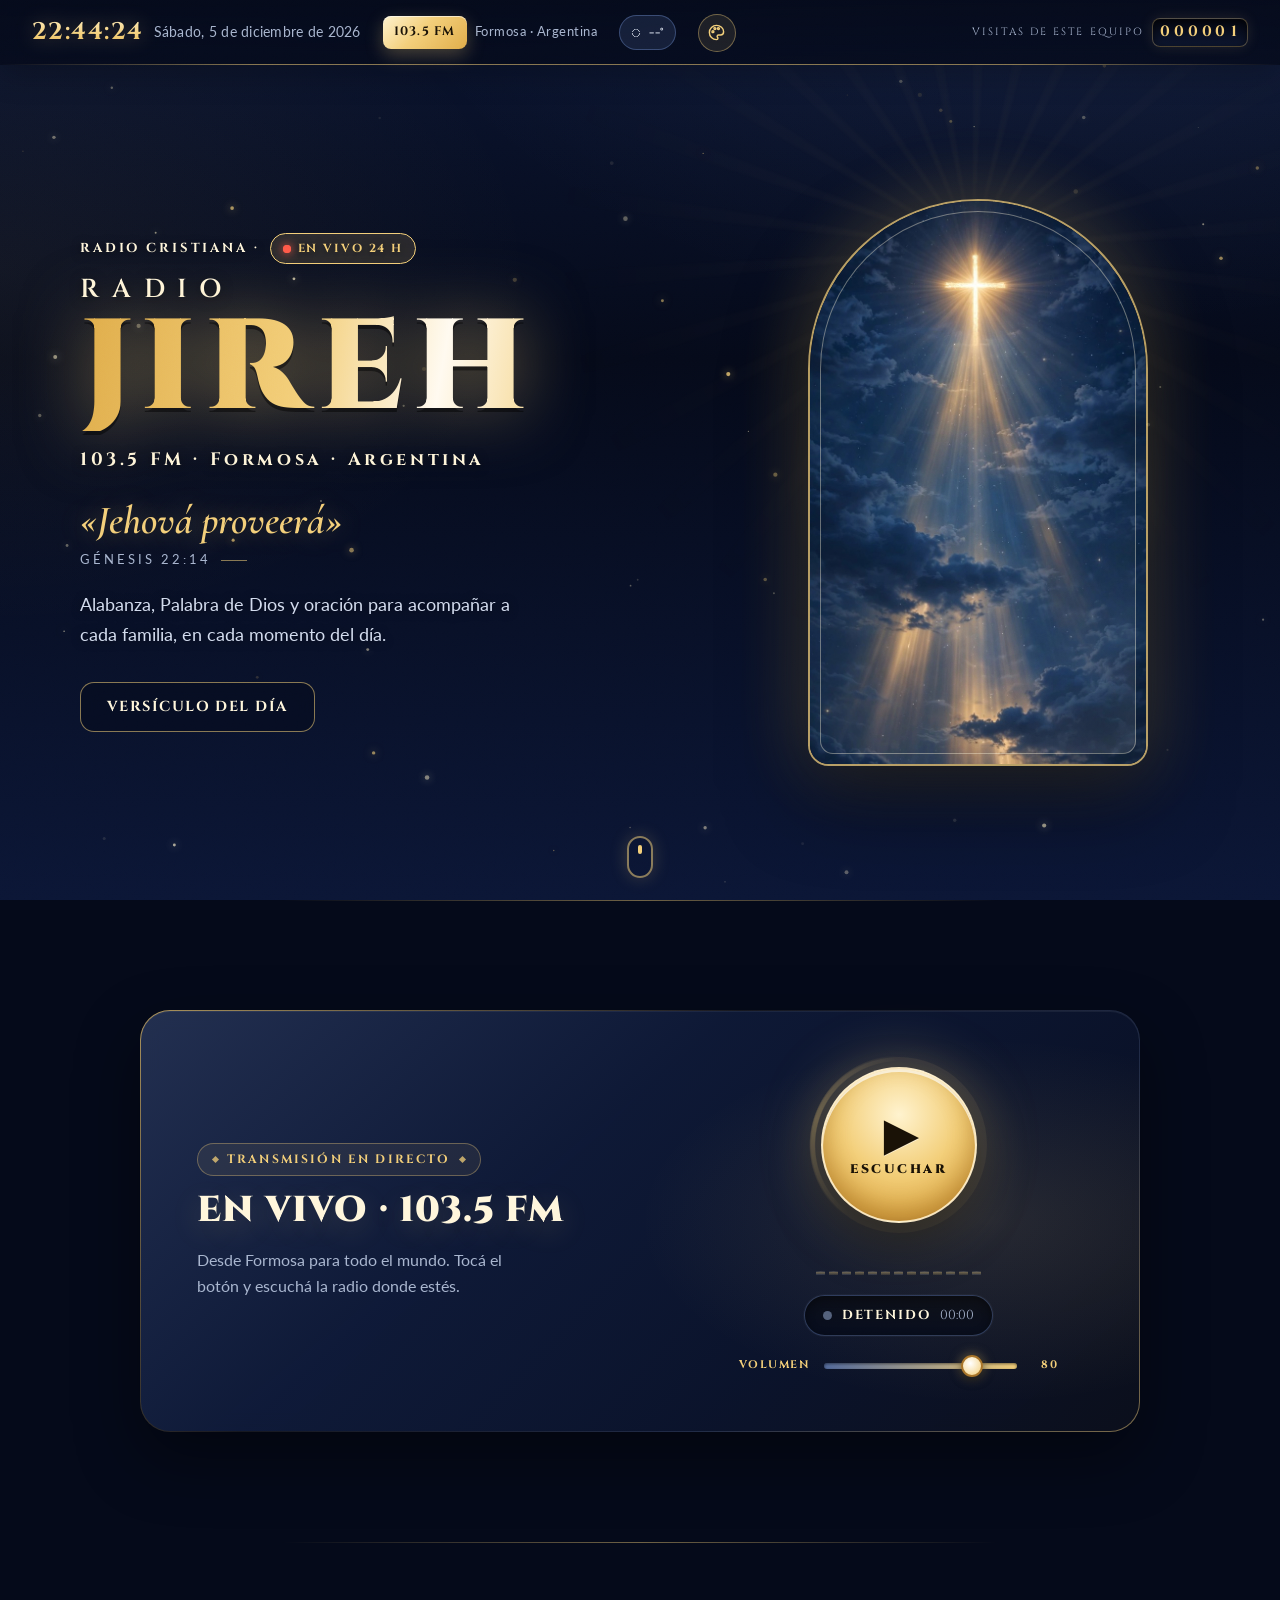
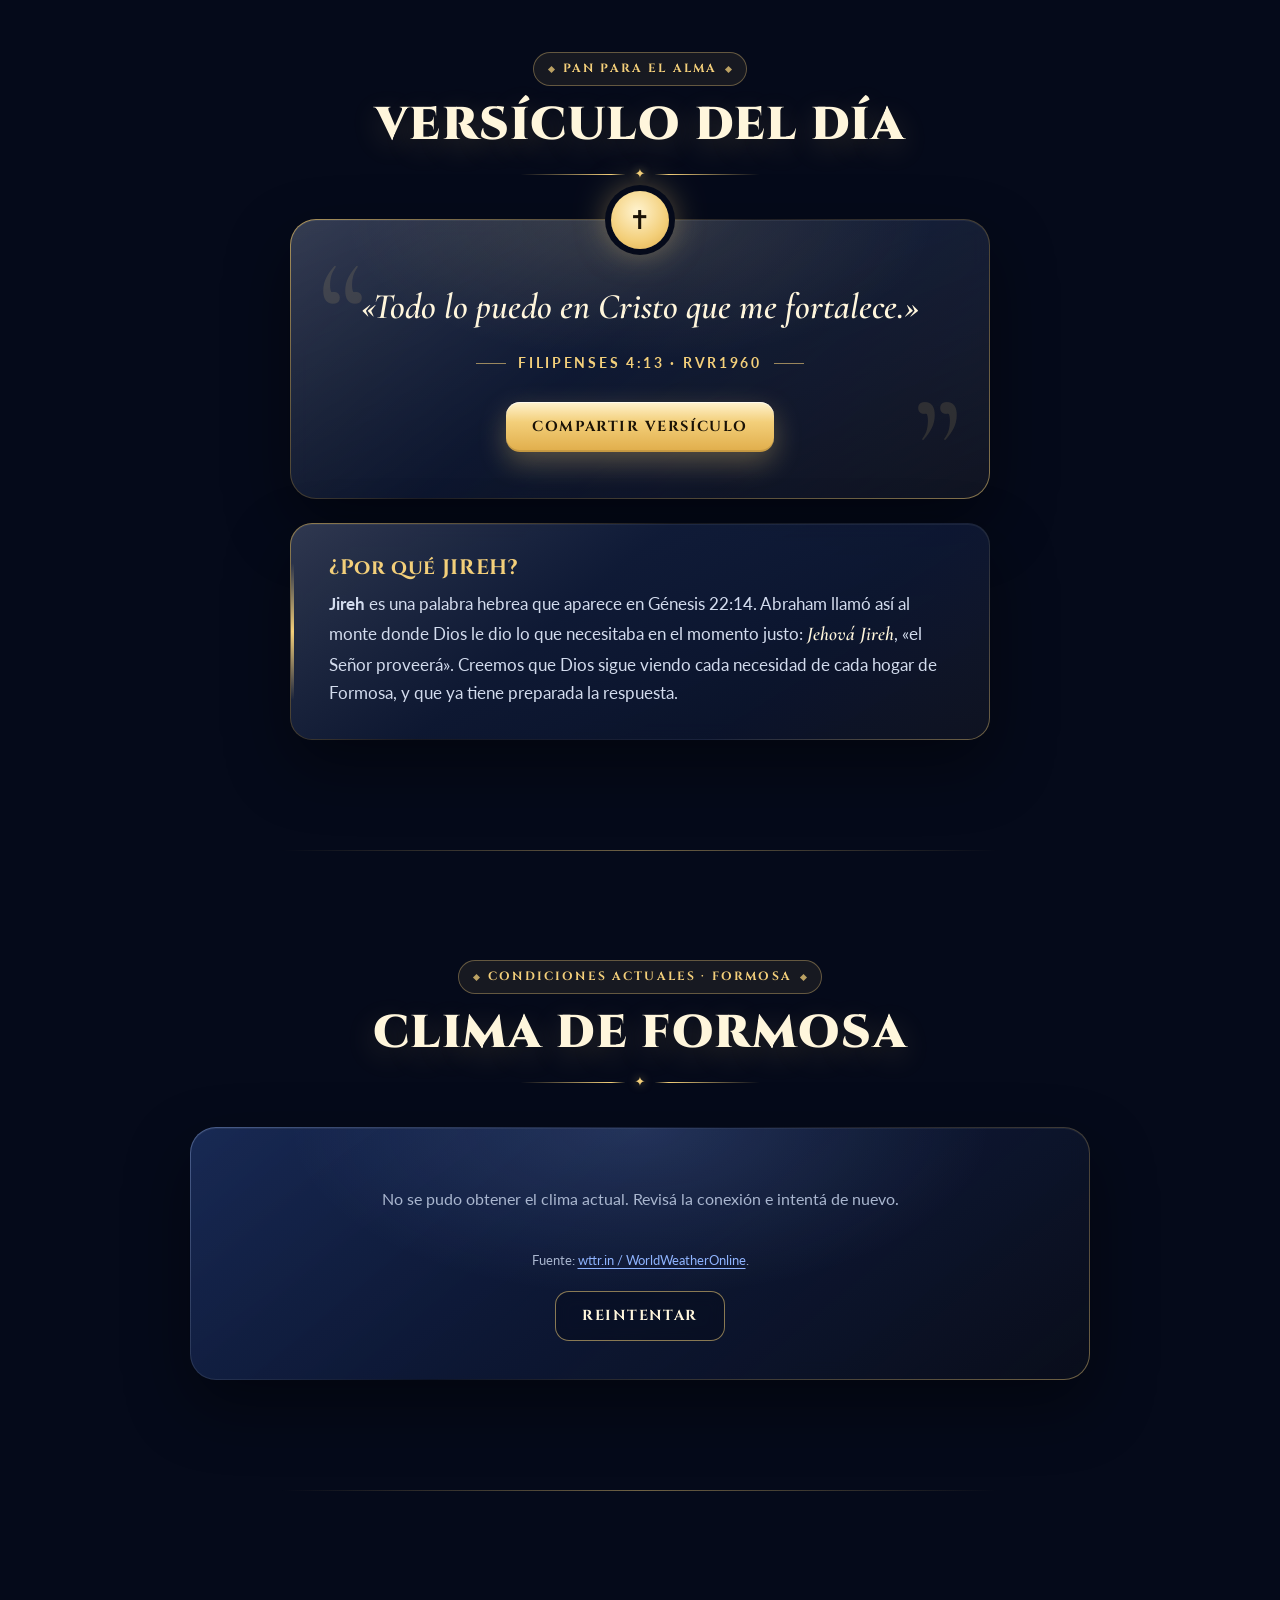
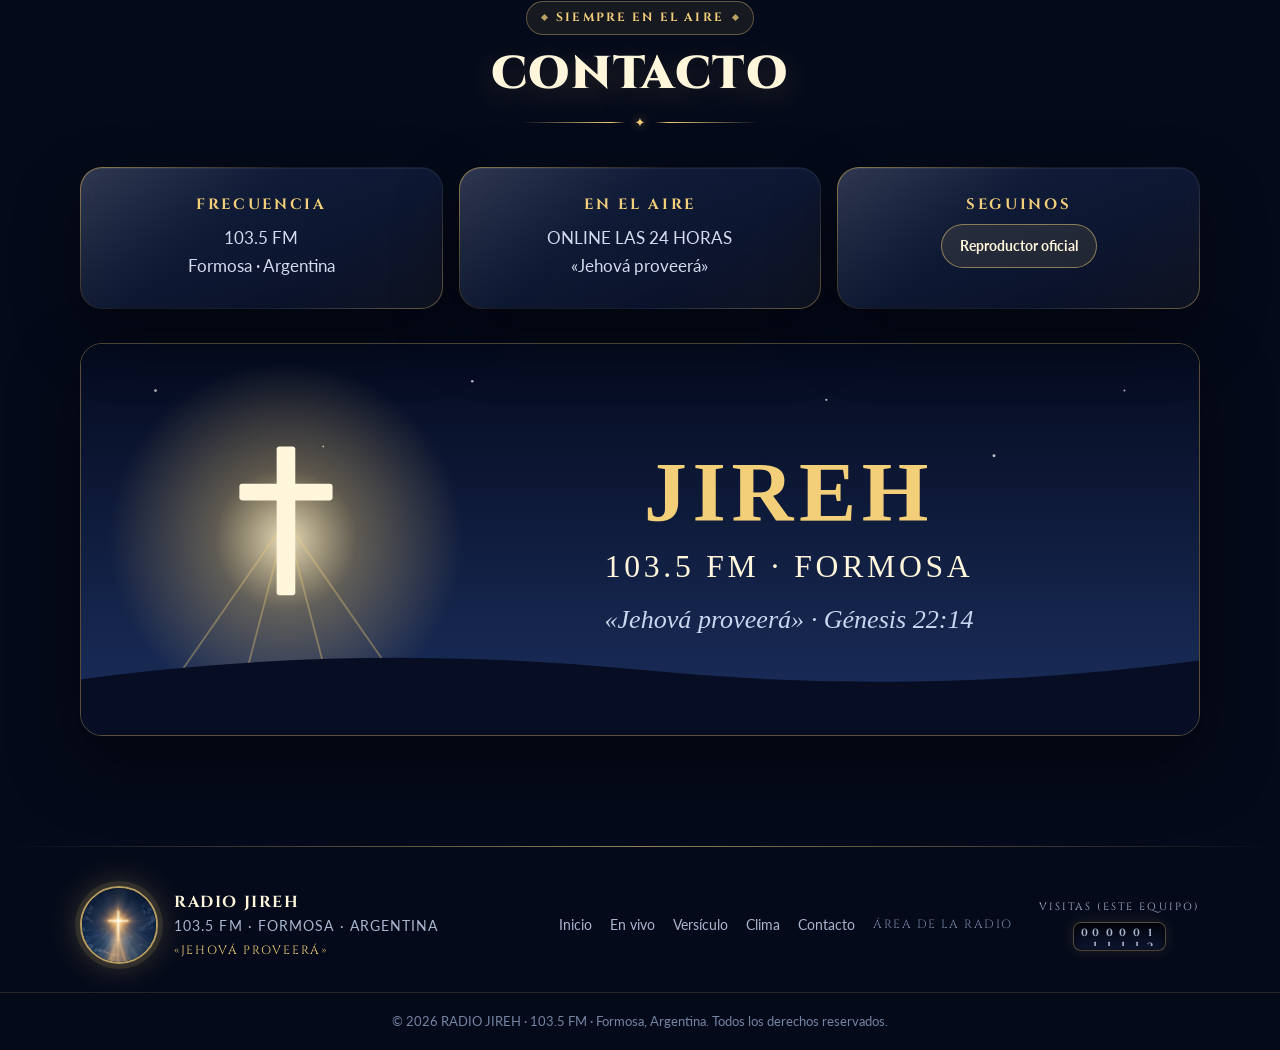
==== commit 323e9037: "cambios" ====
--- a/index.html
+++ b/index.html
@@ -84,7 +84,6 @@
   <main id="contenido">
     <!-- ================================ HERO ================================= -->
     <section class="hero" id="inicio" aria-labelledby="inicio-titulo">
-      <div class="hero-fondo" aria-hidden="true"></div>
       <canvas class="hero-canvas" id="particulas" aria-hidden="true"></canvas>
 
       <div class="hero-contenido hero-layout">
--- a/css/styles.css
+++ b/css/styles.css
@@ -36,7 +36,7 @@
 /* Paleta "Noche dorada": la base. También se usa en las zonas que siempre
    son oscuras (portada, reproductor, clima y ventanas) en el tema Amanecer. */
 :root,
-[data-tema="amanecer"] :is(.hero,.vivo-panel,.clima-card,.modal-caja){
+[data-tema="amanecer"] :is(.vivo-panel,.clima-card,.modal-caja){
   color-scheme:dark;
   --bg:#050a1a;
   --bg-2:#0a1430;
@@ -140,10 +140,7 @@
 
 body{
   margin:0;
-  background:
-    radial-gradient(1200px 700px at 85% -10%,rgba(var(--frio-rgb),.08),transparent 60%),
-    radial-gradient(900px 600px at 0% 30%,rgba(var(--oro-rgb),.05),transparent 60%),
-    linear-gradient(180deg,var(--bg-2),var(--bg) 40%,var(--bg-3));
+  background:transparent;
   color:var(--texto);
   font-family:var(--fuente-cuerpo);
   font-size:clamp(15px,1.05vw + 12px,17px);
@@ -153,6 +150,15 @@
   text-rendering:optimizeLegibility;
   -webkit-font-smoothing:antialiased;
   transition:background-color .4s ease,color .4s ease;
+}
+/* Fondo único para todo el sitio: queda fijo detrás del contenido,
+   así cada sección se ve sobre el mismo fondo al hacer scroll */
+body::after{
+  content:"";position:fixed;inset:0;z-index:-1;pointer-events:none;
+  background:
+    radial-gradient(1200px 700px at 85% -10%,rgba(var(--frio-rgb),.08),transparent 60%),
+    radial-gradient(900px 600px at 0% 30%,rgba(var(--oro-rgb),.05),transparent 60%),
+    linear-gradient(180deg,var(--bg-2),var(--bg) 40%,var(--bg-3));
 }
 /* Grano de película muy sutil sobre toda la página */
 body::before{
@@ -344,26 +350,13 @@
 .hero{
   position:relative;isolation:isolate;overflow:hidden;
   min-height:calc(100svh - var(--topbar-h));
-  display:flex;align-items:flex-end;
-  padding:0 0 clamp(40px,8vw,72px);
-  background:#050a1a;
+  display:flex;align-items:center;
+  padding:clamp(40px,8vw,72px) 0;
   color:var(--texto);
 }
-.hero-fondo{
-  position:absolute;inset:0;z-index:-3;
-  background:url("../assets/img/fondo-cruz.jpg") center top/cover no-repeat;
-  animation:kenBurns 28s ease-in-out infinite alternate;
-}
-@keyframes kenBurns{from{transform:scale(1)}to{transform:scale(1.07) translateY(-1%)}}
-.hero-fondo::after{
-  content:"";position:absolute;inset:0;
-  background:
-    radial-gradient(120% 70% at 50% 100%,rgba(var(--pagina-rgb),.85),transparent 70%),
-    linear-gradient(180deg,rgba(var(--pagina-rgb),0) 25%,rgba(var(--pagina-rgb),.55) 55%,rgba(var(--pagina-rgb),.97) 100%);
-}
-/* Rayos de luz que giran muy despacio desde la cruz */
+/* Rayos de luz que giran muy despacio desde el vitral (solo escritorio) */
 .hero::before{
-  content:"";position:absolute;z-index:-2;pointer-events:none;
+  content:"";position:absolute;z-index:-2;pointer-events:none;display:none;
   left:50%;top:18%;width:160vmax;height:160vmax;transform:translate(-50%,-50%);
   background:repeating-conic-gradient(from 0deg,rgba(var(--oro-rgb),.045) 0deg 3deg,transparent 3deg 12deg);
   -webkit-mask:radial-gradient(circle,#000 0,rgba(0,0,0,.45) 12%,transparent 30%);
@@ -373,11 +366,6 @@
   will-change:transform;
 }
 @keyframes rayos{to{transform:translate(-50%,-50%) rotate(360deg)}}
-/* Viñeta para dar profundidad */
-.hero::after{
-  content:"";position:absolute;inset:0;z-index:-1;pointer-events:none;
-  box-shadow:inset 0 0 160px rgba(0,0,0,.55);
-}
 .hero-canvas{position:absolute;inset:0;width:100%;height:100%;z-index:-1;pointer-events:none}
 
 .hero-contenido{
@@ -388,7 +376,6 @@
 .hero-layout{display:grid;grid-template-columns:minmax(0,1fr);gap:28px}
 .hero-copy{
   display:flex;flex-direction:column;align-items:center;text-align:center;
-  padding-top:44vh;
 }
 .hero-visual{display:none}
 
@@ -509,9 +496,7 @@
 
 @media (min-width:900px){
   .hero{align-items:center;padding:clamp(56px,7vw,90px) 0}
-  .hero-fondo{background-position:center 6%;filter:blur(7px) saturate(1.05);transform:scale(1.08);animation:none}
-  .hero-fondo::after{background:linear-gradient(90deg,rgba(var(--pagina-rgb),.94) 0%,rgba(var(--pagina-rgb),.72) 50%,rgba(var(--pagina-rgb),.45) 100%)}
-  .hero::before{left:76%;top:22%}
+  .hero::before{display:block;left:76%;top:22%}
   .hero-layout{grid-template-columns:minmax(0,1.15fr) minmax(280px,.85fr);align-items:center;gap:clamp(32px,6vw,80px)}
   .hero-copy{align-items:flex-start;text-align:left;padding-top:0}
   .hero-kicker,.hero-acciones{justify-content:flex-start}
@@ -632,21 +617,6 @@
 /* ---------------------------------------------------------------------
    6. REPRODUCTOR EN VIVO
    --------------------------------------------------------------------- */
-.seccion-vivo{
-  background:
-    radial-gradient(700px 380px at 50% 0%,rgba(var(--oro-rgb),.12),transparent 72%),
-    linear-gradient(180deg,var(--bg),var(--bg-2));
-  overflow:hidden;
-}
-/* Auroras de fondo que se mueven lento */
-.seccion-vivo::after,.seccion-clima::after{
-  content:"";position:absolute;inset:-20%;z-index:-1;pointer-events:none;
-  background:
-    radial-gradient(35% 40% at 20% 30%,rgba(var(--frio-rgb),.12),transparent 70%),
-    radial-gradient(30% 35% at 80% 70%,rgba(var(--oro-rgb),.1),transparent 70%);
-  animation:aurora 22s ease-in-out infinite alternate;
-}
-@keyframes aurora{from{transform:translate3d(-3%,-2%,0) rotate(0deg)}to{transform:translate3d(3%,2%,0) rotate(6deg)}}
 
 .vivo-panel{
   position:relative;
@@ -795,11 +765,6 @@
 /* ---------------------------------------------------------------------
    7. VERSÍCULO DEL DÍA
    --------------------------------------------------------------------- */
-.seccion-versiculo{
-  background:
-    radial-gradient(640px 360px at 50% 30%,rgba(var(--oro-rgb),.12),transparent 70%),
-    linear-gradient(180deg,var(--bg-2),var(--bg));
-}
 .versiculo-card{
   position:relative;margin:0;text-align:center;
   padding:clamp(40px,6vw,62px) clamp(22px,5vw,56px) clamp(30px,5vw,46px);
@@ -851,16 +816,6 @@
 /* ---------------------------------------------------------------------
    8. FORMULARIOS (oración y newsletter)
    --------------------------------------------------------------------- */
-.seccion-oracion{
-  background:
-    radial-gradient(600px 320px at 50% 0%,rgba(var(--frio-rgb),.13),transparent 70%),
-    linear-gradient(180deg,var(--bg),var(--bg-2));
-}
-.seccion-news{
-  background:
-    radial-gradient(600px 320px at 50% 0%,rgba(var(--oro-rgb),.11),transparent 70%),
-    linear-gradient(180deg,var(--bg-2),var(--bg));
-}
 .news-form{
   padding:clamp(24px,4vw,40px);border-radius:24px;
   display:flex;flex-direction:column;gap:18px;
@@ -884,6 +839,7 @@
 .campo input.invalido,.campo textarea.invalido{border-color:var(--rojo-vivo);box-shadow:0 0 0 4px rgba(255,107,90,.18)}
 .error-campo{margin:0;font-size:13.5px;color:var(--error)}
 [data-tema="amanecer"] .error-campo{color:#b3321f}
+[data-tema="amanecer"] .hero :is(.hero-kicker,.hero-titulo-pre,.hero-frec,.hero-frase){text-shadow:none}
 .privacidad{
   margin:0;font-size:13.5px;color:var(--texto-tenue);line-height:1.6;
   border-left:3px solid var(--oro);padding-left:12px;
@@ -893,12 +849,6 @@
 /* ---------------------------------------------------------------------
    9. CLIMA
    --------------------------------------------------------------------- */
-.seccion-clima{
-  overflow:hidden;
-  background:
-    radial-gradient(700px 360px at 50% 20%,rgba(var(--frio-rgb),.15),transparent 70%),
-    linear-gradient(180deg,var(--bg),var(--bg-2));
-}
 .clima-card{
   max-width:900px;margin-inline:auto;padding:clamp(22px,4vw,38px);
   border-radius:26px;text-align:center;
@@ -972,7 +922,6 @@
 /* ---------------------------------------------------------------------
    10. CONTACTO + FOOTER
    --------------------------------------------------------------------- */
-.seccion-contacto{background:linear-gradient(180deg,var(--bg-2),var(--bg))}
 .contacto-grid{display:grid;gap:16px;grid-template-columns:1fr;margin-bottom:34px}
 @media (min-width:640px){.contacto-grid{grid-template-columns:repeat(2,minmax(0,1fr))}}
 @media (min-width:960px){.contacto-grid{grid-template-columns:repeat(3,minmax(0,1fr))}}
@@ -1007,9 +956,6 @@
 
 .pie{
   position:relative;
-  background:
-    radial-gradient(700px 240px at 50% 0%,rgba(var(--oro-rgb),.08),transparent 70%),
-    linear-gradient(180deg,var(--bg-2),var(--bg));
   padding-top:40px;
 }
 .pie::before{
@@ -1212,11 +1158,6 @@
   .hero-titulo-pre{letter-spacing:.35em}
   .seccion-titulo{font-size:clamp(21px,7vw,24px)}
   .ubicacion{display:none}
-}
-
-/* En celulares acostados (poca altura) el texto no debe empujarse tan abajo */
-@media (max-width:899px) and (max-height:560px){
-  .hero-copy{padding-top:28vh}
 }
 
 @media (min-width:900px){
@@ -1365,7 +1306,7 @@
     transition-duration:.001ms!important;scroll-behavior:auto!important;
   }
   .reveal{opacity:1;transform:none;filter:none}
-  .hero::before,.hero-fondo,.vitral,.badge-fm::after,.dorado{animation:none!important}
+  .hero::before,.vitral,.badge-fm::after,.dorado{animation:none!important}
   .barra-app-play .barra-app-play-circulo{animation:none!important}
   .reproductor[data-estado="vivo"] .ecualizador i{transform:scaleY(.55)}
   .reproductor[data-estado="vivo"] .ecualizador i:nth-child(3n){transform:scaleY(.85)}
